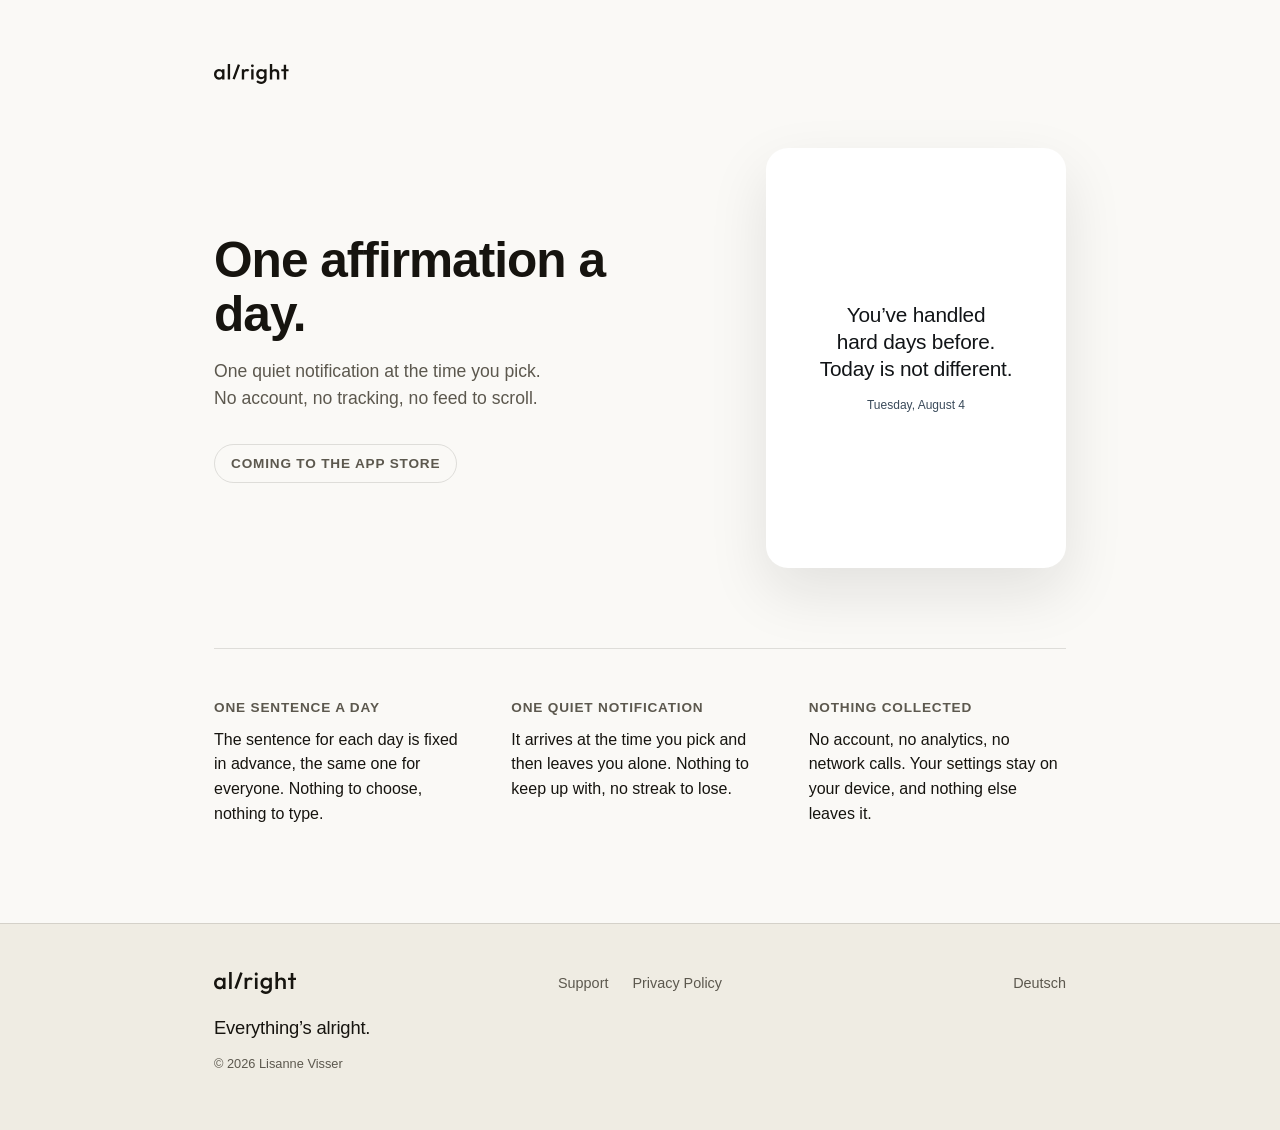
==== index.html @ 47b3b6a5 "Footer: Wortmarke, Tagline und Copyright, Links mittig "Everything's alright." wandert aus dem Textk" ====
<!doctype html>
<html lang="en">
<head>
<meta charset="utf-8">
<meta name="viewport" content="width=device-width, initial-scale=1">
<title>alright — one affirmation a day</title>
<meta name="description" content="alright shows you one affirmation a day: one quiet notification, no account, no tracking.">
<meta name="robots" content="noindex, nofollow">
<link rel="icon" type="image/svg+xml" href="favicon.svg">
<link rel="icon" type="image/png" sizes="32x32" href="favicon.png">
<link rel="icon" type="image/png" sizes="16x16" href="favicon-16x16.png">
<link rel="apple-touch-icon" sizes="180x180" href="apple-touch-icon.png">
<style>
  :root {
    color-scheme: light dark;
    --bg: #faf9f6;
    --ink: #16140f;
    --muted: #5c584e;
    --rule: rgba(22, 20, 15, 0.12);
    --footer-bg: #efece3;
    --card-bg: #ffffff;
    --card-ink: #111417;
    --card-muted: #3a4a5a;
    --card-shadow: 0 24px 60px rgba(22, 20, 15, 0.10);
  }
  @media (prefers-color-scheme: dark) {
    :root {
      --bg: #121109;
      --ink: #f6f4ee;
      --muted: #b3ae9e;
      --rule: rgba(246, 244, 238, 0.14);
      --footer-bg: #1b1810;
      --card-bg: #111417;
      --card-ink: #f5f5f0;
      --card-muted: #8fa0b0;
      --card-shadow: 0 24px 60px rgba(0, 0, 0, 0.45);
    }
  }
  * { box-sizing: border-box; }
  html, body { margin: 0; padding: 0; }
  body {
    background: var(--bg);
    color: var(--ink);
    font-family: -apple-system, BlinkMacSystemFont, "SF Pro Text", "Segoe UI", Roboto, Helvetica, Arial, sans-serif;
    line-height: 1.55;
    -webkit-font-smoothing: antialiased;
  }
  main {
    max-width: 900px;
    margin: 0 auto;
    padding: 4rem 1.5rem 6rem;
  }
  .top-row { margin: 0 0 4rem; }
  .wordmark { margin: 0; line-height: 0; }
  .wordmark .logo { display: block; height: 20px; width: auto; }

  .hero {
    display: grid;
    gap: 3rem;
    align-items: center;
  }
  @media (min-width: 720px) {
    .hero { grid-template-columns: 1fr 300px; gap: 4rem; }
  }
  h1 {
    font-size: clamp(2.1rem, 6vw, 3.1rem);
    line-height: 1.1;
    letter-spacing: -0.02em;
    font-weight: 600;
    margin: 0 0 1rem;
  }
  .lede {
    font-size: 1.1rem;
    color: var(--muted);
    margin: 0 0 2rem;
    max-width: 34ch;
  }
  .coming {
    display: inline-block;
    margin: 0;
    padding: 0.5rem 1rem;
    border: 1px solid var(--rule);
    border-radius: 999px;
    font-size: 0.85rem;
    letter-spacing: 0.06em;
    text-transform: uppercase;
    font-weight: 600;
    color: var(--muted);
  }

  .hero-shot { justify-self: center; width: 100%; max-width: 230px; }
  @media (min-width: 720px) {
    .hero-shot { justify-self: end; max-width: 300px; }
  }
  /* Die Tageskarte, gesetzt wie im App-Screen: Papier, ein Satz, Datumszeile */
  .card {
    aspect-ratio: 5 / 7;
    display: flex;
    flex-direction: column;
    align-items: center;
    justify-content: center;
    gap: 0.9rem;
    padding: 1.75rem;
    background: var(--card-bg);
    color: var(--card-ink);
    border-radius: 22px;
    box-shadow: var(--card-shadow);
    text-align: center;
  }
  .card-sentence {
    margin: 0;
    font-size: clamp(1.05rem, 4.4vw, 1.3rem);
    font-weight: 500;
    line-height: 1.3;
    letter-spacing: -0.01em;
    text-wrap: balance;
  }
  .card-date {
    margin: 0;
    font-size: 0.75rem;
    color: var(--card-muted);
  }

  .points {
    display: grid;
    gap: 2rem;
    margin: 5rem 0 0;
    padding-top: 3rem;
    border-top: 1px solid var(--rule);
  }
  @media (min-width: 720px) { .points { grid-template-columns: repeat(3, 1fr); gap: 2.5rem; } }
  .points h2 {
    font-size: 0.85rem;
    text-transform: uppercase;
    letter-spacing: 0.06em;
    color: var(--muted);
    font-weight: 600;
    margin: 0 0 0.6rem;
  }
  .points p { margin: 0; }

  a { color: var(--ink); text-decoration-color: var(--rule); text-underline-offset: 2px; }
  a:hover { text-decoration-color: currentColor; }

  /* Footer als eigenes Band: abgesetzte Fläche, eigene Kante, ruhigere Farbe */
  .site-footer {
    background: var(--footer-bg);
    border-top: 1px solid var(--rule);
    color: var(--muted);
    font-size: 0.9rem;
  }
  .footer-inner {
    max-width: 900px;
    margin: 0 auto;
    padding: 3rem 1.5rem 3.5rem;
    display: grid;
    gap: 2rem;
  }
  /* Marke links, Support und Privacy mittig, Sprache rechts */
  @media (min-width: 720px) {
    .footer-inner {
      grid-template-columns: 1fr auto 1fr;
      align-items: start;
    }
    .footer-links { justify-self: center; }
    .footer-lang { justify-self: end; }
  }
  .footer-mark { margin: 0 0 1.25rem; line-height: 0; color: var(--ink); }
  .footer-mark .logo { display: block; height: 22px; width: auto; }
  .footer-tagline {
    margin: 0 0 0.75rem;
    font-size: 1.15rem;
    letter-spacing: -0.01em;
    color: var(--ink);
  }
  .footer-copy { margin: 0; font-size: 0.8rem; }
  .footer-links, .footer-lang {
    display: flex;
    flex-wrap: wrap;
    gap: 1.5rem;
  }
  .site-footer a {
    color: var(--muted);
    text-decoration: none;
    border-bottom: 1px solid transparent;
    padding-bottom: 2px;
  }
  .site-footer a:hover { color: var(--ink); border-color: currentColor; }
</style>
</head>
<body>
<main>
  <div class="top-row">
    <p class="wordmark">
      <svg class="logo" viewBox="0 0 765 205" fill="currentColor" role="img" aria-label="alright" xmlns="http://www.w3.org/2000/svg">
      <path d="M50.82 160.6C41.2867 160.6 32.6333 158.18 24.86 153.34C17.2333 148.5 11.1467 141.973 6.6 133.76C2.2 125.4 0 116.087 0 105.82C0 95.4068 2.2 86.0934 6.6 77.8801C11.1467 69.5201 17.2333 62.9201 24.86 58.0801C32.6333 53.0934 41.2867 50.6001 50.82 50.6001C58.8867 50.6001 66 52.3601 72.16 55.8801C78.4667 59.2534 83.4533 63.9468 87.12 69.9601C90.7867 75.9734 92.62 82.7934 92.62 90.4201V120.78C92.62 128.407 90.7867 135.227 87.12 141.24C83.6 147.253 78.6867 152.02 72.38 155.54C66.0733 158.913 58.8867 160.6 50.82 160.6ZM54.78 137.72C63.7267 137.72 70.9133 134.713 76.34 128.7C81.9133 122.687 84.7 114.987 84.7 105.6C84.7 99.2934 83.4533 93.7201 80.96 88.8801C78.4667 84.0401 74.9467 80.3001 70.4 77.6601C66 74.8734 60.7933 73.4801 54.78 73.4801C48.9133 73.4801 43.7067 74.8734 39.16 77.6601C34.76 80.3001 31.24 84.0401 28.6 88.8801C26.1067 93.7201 24.86 99.2934 24.86 105.6C24.86 111.907 26.1067 117.48 28.6 122.32C31.24 127.16 34.76 130.973 39.16 133.76C43.7067 136.4 48.9133 137.72 54.78 137.72ZM83.16 158.4V130.02L87.34 104.28L83.16 78.7601V52.8001H107.36V158.4H83.16Z"/>
      <path d="M140.817 158.4V9.34601e-05H165.017V79.2001V158.4H140.817Z"/>
      <path d="M285.072 158.4V52.8001H309.272V158.4H285.072ZM309.272 99.6601L300.912 95.4801C300.912 82.1334 303.845 71.3534 309.712 63.1401C315.725 54.7801 324.745 50.6001 336.772 50.6001C342.052 50.6001 346.819 51.5534 351.072 53.4601C355.325 55.3668 359.285 58.4468 362.952 62.7001L347.112 78.9801C345.205 76.9268 343.079 75.4601 340.732 74.5801C338.385 73.7001 335.672 73.2601 332.592 73.2601C325.845 73.2601 320.272 75.3868 315.872 79.6401C311.472 83.8934 309.272 90.5668 309.272 99.6601Z"/>
      <path d="M381.482 158.4V52.8001H405.682V158.4H381.482ZM393.582 33.4401C389.475 33.4401 386.028 32.0468 383.242 29.2601C380.602 26.4734 379.282 23.0268 379.282 18.9201C379.282 14.8134 380.602 11.3668 383.242 8.58009C386.028 5.79342 389.475 4.40009 393.582 4.40009C397.835 4.40009 401.282 5.79342 403.922 8.58009C406.562 11.3668 407.882 14.8134 407.882 18.9201C407.882 23.0268 406.562 26.4734 403.922 29.2601C401.282 32.0468 397.835 33.4401 393.582 33.4401Z"/>
      <path d="M483.424 204.6C472.278 204.6 462.524 202.547 454.164 198.44C445.804 194.48 439.058 188.833 433.924 181.5L449.764 165.66C454.018 170.94 458.858 174.9 464.284 177.54C469.711 180.18 476.238 181.5 483.864 181.5C493.398 181.5 500.951 179.007 506.524 174.02C512.098 169.18 514.884 162.507 514.884 154V128.04L519.064 104.72L514.884 81.1801V52.8001H539.084V154C539.084 164.12 536.738 172.92 532.044 180.4C527.351 188.027 520.824 193.967 512.464 198.22C504.104 202.473 494.424 204.6 483.424 204.6ZM482.324 156.2C472.938 156.2 464.431 153.927 456.804 149.38C449.324 144.687 443.384 138.307 438.984 130.24C434.731 122.173 432.604 113.153 432.604 103.18C432.604 93.2068 434.731 84.2601 438.984 76.3401C443.384 68.4201 449.324 62.1868 456.804 57.6401C464.431 52.9468 472.938 50.6001 482.324 50.6001C490.684 50.6001 498.018 52.2868 504.324 55.6601C510.631 59.0334 515.544 63.7268 519.064 69.7401C522.584 75.6068 524.344 82.5001 524.344 90.4201V116.38C524.344 124.153 522.511 131.047 518.844 137.06C515.324 143.073 510.411 147.767 504.104 151.14C497.798 154.513 490.538 156.2 482.324 156.2ZM487.164 133.32C493.031 133.32 498.164 132.073 502.564 129.58C506.964 127.087 510.338 123.64 512.684 119.24C515.178 114.693 516.424 109.413 516.424 103.4C516.424 97.3868 515.178 92.1801 512.684 87.7801C510.338 83.2334 506.964 79.7134 502.564 77.2201C498.164 74.7268 493.031 73.4801 487.164 73.4801C481.298 73.4801 476.091 74.7268 471.544 77.2201C467.144 79.7134 463.698 83.2334 461.204 87.7801C458.711 92.1801 457.464 97.3868 457.464 103.4C457.464 109.267 458.711 114.473 461.204 119.02C463.698 123.567 467.144 127.087 471.544 129.58C476.091 132.073 481.298 133.32 487.164 133.32Z"/>
      <path d="M644.947 158.4V97.4601C644.947 90.4201 642.674 84.6268 638.127 80.0801C633.727 75.5334 628.007 73.2601 620.967 73.2601C616.274 73.2601 612.094 74.2868 608.427 76.3401C604.761 78.3934 601.901 81.2534 599.847 84.9201C597.794 88.5868 596.767 92.7668 596.767 97.4601L587.307 92.1801C587.307 84.1134 589.067 77.0001 592.587 70.8401C596.107 64.5334 600.947 59.6201 607.107 56.1001C613.414 52.4334 620.454 50.6001 628.227 50.6001C636.147 50.6001 643.187 52.3601 649.347 55.8801C655.507 59.4001 660.347 64.3134 663.867 70.6201C667.387 76.7801 669.147 83.9668 669.147 92.1801V158.4H644.947ZM572.567 158.4V9.34601e-05H596.767V158.4H572.567Z"/>
      <path d="M715.11 158.4V8.8001H739.31V158.4H715.11ZM689.81 74.8001V52.8001H764.61V74.8001H689.81Z"/>
      <path d="M189.835 150.109L244.252 1.34982L266.98 9.66362L239.771 84.0432L212.562 158.423L189.835 150.109Z"/>
      </svg>
    </p>
  </div>

  <section class="hero">
    <div class="hero-copy">
      <h1>One affirmation a day.</h1>
      <p class="lede">One quiet notification at the time you pick. No account, no tracking, no feed to scroll.</p>
      <p class="coming">Coming to the App Store</p>
    </div>
    <div class="hero-shot">
      <div class="card" role="img" aria-label="The alright app showing the affirmation of the day: You have handled hard days before. Today is not different.">
        <p class="card-sentence">You&#8217;ve handled hard days before. Today is not different.</p>
        <p class="card-date">Tuesday, August 4</p>
      </div>
    </div>
  </section>

  <section class="points">
    <div>
      <h2>One sentence a day</h2>
      <p>The sentence for each day is fixed in advance, the same one for everyone. Nothing to choose, nothing to type.</p>
    </div>
    <div>
      <h2>One quiet notification</h2>
      <p>It arrives at the time you pick and then leaves you alone. Nothing to keep up with, no streak to lose.</p>
    </div>
    <div>
      <h2>Nothing collected</h2>
      <p>No account, no analytics, no network calls. Your settings stay on your device, and nothing else leaves it.</p>
    </div>
  </section>

</main>

<footer class="site-footer">
  <div class="footer-inner">
    <div class="footer-brand">
      <p class="footer-mark">
        <svg class="logo" viewBox="0 0 765 205" fill="currentColor" role="img" aria-label="alright" xmlns="http://www.w3.org/2000/svg">
      <path d="M50.82 160.6C41.2867 160.6 32.6333 158.18 24.86 153.34C17.2333 148.5 11.1467 141.973 6.6 133.76C2.2 125.4 0 116.087 0 105.82C0 95.4068 2.2 86.0934 6.6 77.8801C11.1467 69.5201 17.2333 62.9201 24.86 58.0801C32.6333 53.0934 41.2867 50.6001 50.82 50.6001C58.8867 50.6001 66 52.3601 72.16 55.8801C78.4667 59.2534 83.4533 63.9468 87.12 69.9601C90.7867 75.9734 92.62 82.7934 92.62 90.4201V120.78C92.62 128.407 90.7867 135.227 87.12 141.24C83.6 147.253 78.6867 152.02 72.38 155.54C66.0733 158.913 58.8867 160.6 50.82 160.6ZM54.78 137.72C63.7267 137.72 70.9133 134.713 76.34 128.7C81.9133 122.687 84.7 114.987 84.7 105.6C84.7 99.2934 83.4533 93.7201 80.96 88.8801C78.4667 84.0401 74.9467 80.3001 70.4 77.6601C66 74.8734 60.7933 73.4801 54.78 73.4801C48.9133 73.4801 43.7067 74.8734 39.16 77.6601C34.76 80.3001 31.24 84.0401 28.6 88.8801C26.1067 93.7201 24.86 99.2934 24.86 105.6C24.86 111.907 26.1067 117.48 28.6 122.32C31.24 127.16 34.76 130.973 39.16 133.76C43.7067 136.4 48.9133 137.72 54.78 137.72ZM83.16 158.4V130.02L87.34 104.28L83.16 78.7601V52.8001H107.36V158.4H83.16Z"/>
      <path d="M140.817 158.4V9.34601e-05H165.017V79.2001V158.4H140.817Z"/>
      <path d="M285.072 158.4V52.8001H309.272V158.4H285.072ZM309.272 99.6601L300.912 95.4801C300.912 82.1334 303.845 71.3534 309.712 63.1401C315.725 54.7801 324.745 50.6001 336.772 50.6001C342.052 50.6001 346.819 51.5534 351.072 53.4601C355.325 55.3668 359.285 58.4468 362.952 62.7001L347.112 78.9801C345.205 76.9268 343.079 75.4601 340.732 74.5801C338.385 73.7001 335.672 73.2601 332.592 73.2601C325.845 73.2601 320.272 75.3868 315.872 79.6401C311.472 83.8934 309.272 90.5668 309.272 99.6601Z"/>
      <path d="M381.482 158.4V52.8001H405.682V158.4H381.482ZM393.582 33.4401C389.475 33.4401 386.028 32.0468 383.242 29.2601C380.602 26.4734 379.282 23.0268 379.282 18.9201C379.282 14.8134 380.602 11.3668 383.242 8.58009C386.028 5.79342 389.475 4.40009 393.582 4.40009C397.835 4.40009 401.282 5.79342 403.922 8.58009C406.562 11.3668 407.882 14.8134 407.882 18.9201C407.882 23.0268 406.562 26.4734 403.922 29.2601C401.282 32.0468 397.835 33.4401 393.582 33.4401Z"/>
      <path d="M483.424 204.6C472.278 204.6 462.524 202.547 454.164 198.44C445.804 194.48 439.058 188.833 433.924 181.5L449.764 165.66C454.018 170.94 458.858 174.9 464.284 177.54C469.711 180.18 476.238 181.5 483.864 181.5C493.398 181.5 500.951 179.007 506.524 174.02C512.098 169.18 514.884 162.507 514.884 154V128.04L519.064 104.72L514.884 81.1801V52.8001H539.084V154C539.084 164.12 536.738 172.92 532.044 180.4C527.351 188.027 520.824 193.967 512.464 198.22C504.104 202.473 494.424 204.6 483.424 204.6ZM482.324 156.2C472.938 156.2 464.431 153.927 456.804 149.38C449.324 144.687 443.384 138.307 438.984 130.24C434.731 122.173 432.604 113.153 432.604 103.18C432.604 93.2068 434.731 84.2601 438.984 76.3401C443.384 68.4201 449.324 62.1868 456.804 57.6401C464.431 52.9468 472.938 50.6001 482.324 50.6001C490.684 50.6001 498.018 52.2868 504.324 55.6601C510.631 59.0334 515.544 63.7268 519.064 69.7401C522.584 75.6068 524.344 82.5001 524.344 90.4201V116.38C524.344 124.153 522.511 131.047 518.844 137.06C515.324 143.073 510.411 147.767 504.104 151.14C497.798 154.513 490.538 156.2 482.324 156.2ZM487.164 133.32C493.031 133.32 498.164 132.073 502.564 129.58C506.964 127.087 510.338 123.64 512.684 119.24C515.178 114.693 516.424 109.413 516.424 103.4C516.424 97.3868 515.178 92.1801 512.684 87.7801C510.338 83.2334 506.964 79.7134 502.564 77.2201C498.164 74.7268 493.031 73.4801 487.164 73.4801C481.298 73.4801 476.091 74.7268 471.544 77.2201C467.144 79.7134 463.698 83.2334 461.204 87.7801C458.711 92.1801 457.464 97.3868 457.464 103.4C457.464 109.267 458.711 114.473 461.204 119.02C463.698 123.567 467.144 127.087 471.544 129.58C476.091 132.073 481.298 133.32 487.164 133.32Z"/>
      <path d="M644.947 158.4V97.4601C644.947 90.4201 642.674 84.6268 638.127 80.0801C633.727 75.5334 628.007 73.2601 620.967 73.2601C616.274 73.2601 612.094 74.2868 608.427 76.3401C604.761 78.3934 601.901 81.2534 599.847 84.9201C597.794 88.5868 596.767 92.7668 596.767 97.4601L587.307 92.1801C587.307 84.1134 589.067 77.0001 592.587 70.8401C596.107 64.5334 600.947 59.6201 607.107 56.1001C613.414 52.4334 620.454 50.6001 628.227 50.6001C636.147 50.6001 643.187 52.3601 649.347 55.8801C655.507 59.4001 660.347 64.3134 663.867 70.6201C667.387 76.7801 669.147 83.9668 669.147 92.1801V158.4H644.947ZM572.567 158.4V9.34601e-05H596.767V158.4H572.567Z"/>
      <path d="M715.11 158.4V8.8001H739.31V158.4H715.11ZM689.81 74.8001V52.8001H764.61V74.8001H689.81Z"/>
      <path d="M189.835 150.109L244.252 1.34982L266.98 9.66362L239.771 84.0432L212.562 158.423L189.835 150.109Z"/>
      </svg>
      </p>
      <p class="footer-tagline">Everything&#8217;s alright.</p>
      <p class="footer-copy">© 2026 Lisanne Visser</p>
    </div>
    <nav class="footer-links">
      <a href="support/">Support</a>
      <a href="privacy/">Privacy Policy</a>
    </nav>
    <nav class="footer-lang">
      <a href="de/">Deutsch</a>
    </nav>
  </div>
</footer>
</body>
</html>
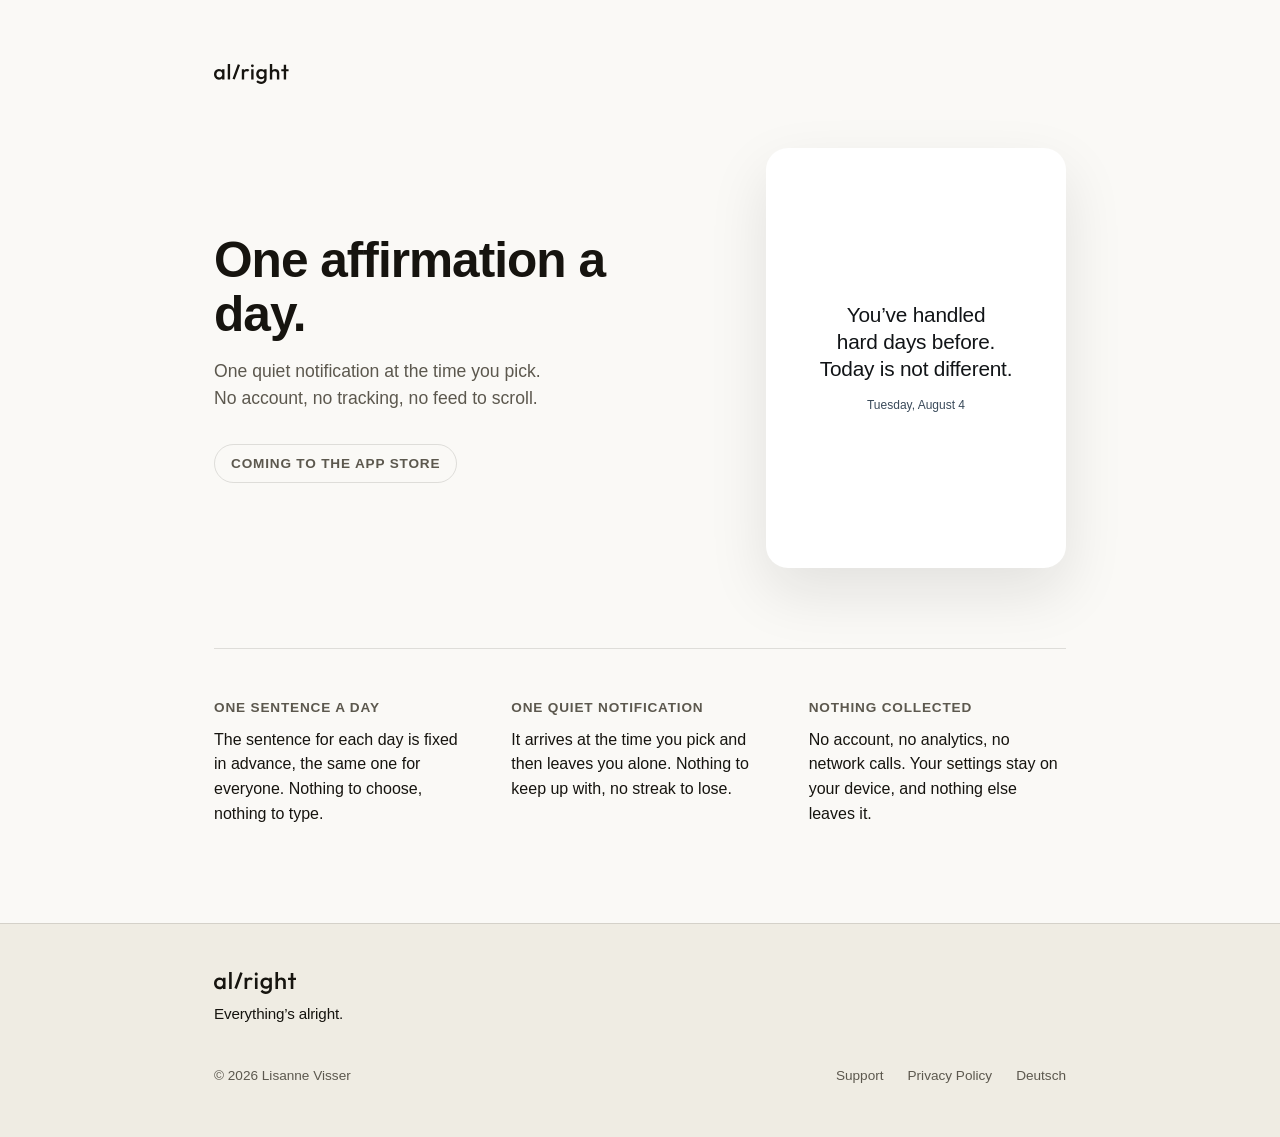
==== commit 3f983997: "Footer neu sortieren: Marke oben, Copyright und Links in einer Zeile Tagline kleiner und direkt unte" ====
--- a/index.html
+++ b/index.html
@@ -152,29 +152,28 @@
   .footer-inner {
     max-width: 900px;
     margin: 0 auto;
-    padding: 3rem 1.5rem 3.5rem;
-    display: grid;
-    gap: 2rem;
-  }
-  /* Marke links, Support und Privacy mittig, Sprache rechts */
-  @media (min-width: 720px) {
-    .footer-inner {
-      grid-template-columns: 1fr auto 1fr;
-      align-items: start;
-    }
-    .footer-links { justify-self: center; }
-    .footer-lang { justify-self: end; }
-  }
-  .footer-mark { margin: 0 0 1.25rem; line-height: 0; color: var(--ink); }
+    padding: 3rem 1.5rem 3rem;
+  }
+  .footer-mark { margin: 0 0 0.5rem; line-height: 0; color: var(--ink); }
   .footer-mark .logo { display: block; height: 22px; width: auto; }
   .footer-tagline {
-    margin: 0 0 0.75rem;
-    font-size: 1.15rem;
+    margin: 0;
+    font-size: 0.95rem;
     letter-spacing: -0.01em;
     color: var(--ink);
   }
-  .footer-copy { margin: 0; font-size: 0.8rem; }
-  .footer-links, .footer-lang {
+  /* Copyright und alle Links in einer Zeile, unter der Marke */
+  .footer-bottom {
+    margin-top: 2.5rem;
+    display: flex;
+    flex-wrap: wrap;
+    gap: 0.75rem 1.5rem;
+    align-items: baseline;
+    justify-content: space-between;
+    font-size: 0.85rem;
+  }
+  .footer-copy { margin: 0; }
+  .footer-links {
     display: flex;
     flex-wrap: wrap;
     gap: 1.5rem;
@@ -238,9 +237,8 @@
 
 <footer class="site-footer">
   <div class="footer-inner">
-    <div class="footer-brand">
-      <p class="footer-mark">
-        <svg class="logo" viewBox="0 0 765 205" fill="currentColor" role="img" aria-label="alright" xmlns="http://www.w3.org/2000/svg">
+    <p class="footer-mark">
+      <svg class="logo" viewBox="0 0 765 205" fill="currentColor" role="img" aria-label="alright" xmlns="http://www.w3.org/2000/svg">
       <path d="M50.82 160.6C41.2867 160.6 32.6333 158.18 24.86 153.34C17.2333 148.5 11.1467 141.973 6.6 133.76C2.2 125.4 0 116.087 0 105.82C0 95.4068 2.2 86.0934 6.6 77.8801C11.1467 69.5201 17.2333 62.9201 24.86 58.0801C32.6333 53.0934 41.2867 50.6001 50.82 50.6001C58.8867 50.6001 66 52.3601 72.16 55.8801C78.4667 59.2534 83.4533 63.9468 87.12 69.9601C90.7867 75.9734 92.62 82.7934 92.62 90.4201V120.78C92.62 128.407 90.7867 135.227 87.12 141.24C83.6 147.253 78.6867 152.02 72.38 155.54C66.0733 158.913 58.8867 160.6 50.82 160.6ZM54.78 137.72C63.7267 137.72 70.9133 134.713 76.34 128.7C81.9133 122.687 84.7 114.987 84.7 105.6C84.7 99.2934 83.4533 93.7201 80.96 88.8801C78.4667 84.0401 74.9467 80.3001 70.4 77.6601C66 74.8734 60.7933 73.4801 54.78 73.4801C48.9133 73.4801 43.7067 74.8734 39.16 77.6601C34.76 80.3001 31.24 84.0401 28.6 88.8801C26.1067 93.7201 24.86 99.2934 24.86 105.6C24.86 111.907 26.1067 117.48 28.6 122.32C31.24 127.16 34.76 130.973 39.16 133.76C43.7067 136.4 48.9133 137.72 54.78 137.72ZM83.16 158.4V130.02L87.34 104.28L83.16 78.7601V52.8001H107.36V158.4H83.16Z"/>
       <path d="M140.817 158.4V9.34601e-05H165.017V79.2001V158.4H140.817Z"/>
       <path d="M285.072 158.4V52.8001H309.272V158.4H285.072ZM309.272 99.6601L300.912 95.4801C300.912 82.1334 303.845 71.3534 309.712 63.1401C315.725 54.7801 324.745 50.6001 336.772 50.6001C342.052 50.6001 346.819 51.5534 351.072 53.4601C355.325 55.3668 359.285 58.4468 362.952 62.7001L347.112 78.9801C345.205 76.9268 343.079 75.4601 340.732 74.5801C338.385 73.7001 335.672 73.2601 332.592 73.2601C325.845 73.2601 320.272 75.3868 315.872 79.6401C311.472 83.8934 309.272 90.5668 309.272 99.6601Z"/>
@@ -250,17 +248,16 @@
       <path d="M715.11 158.4V8.8001H739.31V158.4H715.11ZM689.81 74.8001V52.8001H764.61V74.8001H689.81Z"/>
       <path d="M189.835 150.109L244.252 1.34982L266.98 9.66362L239.771 84.0432L212.562 158.423L189.835 150.109Z"/>
       </svg>
-      </p>
-      <p class="footer-tagline">Everything&#8217;s alright.</p>
+    </p>
+    <p class="footer-tagline">Everything&#8217;s alright.</p>
+    <div class="footer-bottom">
       <p class="footer-copy">© 2026 Lisanne Visser</p>
-    </div>
-    <nav class="footer-links">
-      <a href="support/">Support</a>
-      <a href="privacy/">Privacy Policy</a>
-    </nav>
-    <nav class="footer-lang">
-      <a href="de/">Deutsch</a>
-    </nav>
+      <nav class="footer-links">
+        <a href="support/">Support</a>
+        <a href="privacy/">Privacy Policy</a>
+        <a href="de/">Deutsch</a>
+      </nav>
+    </div>
   </div>
 </footer>
 </body>
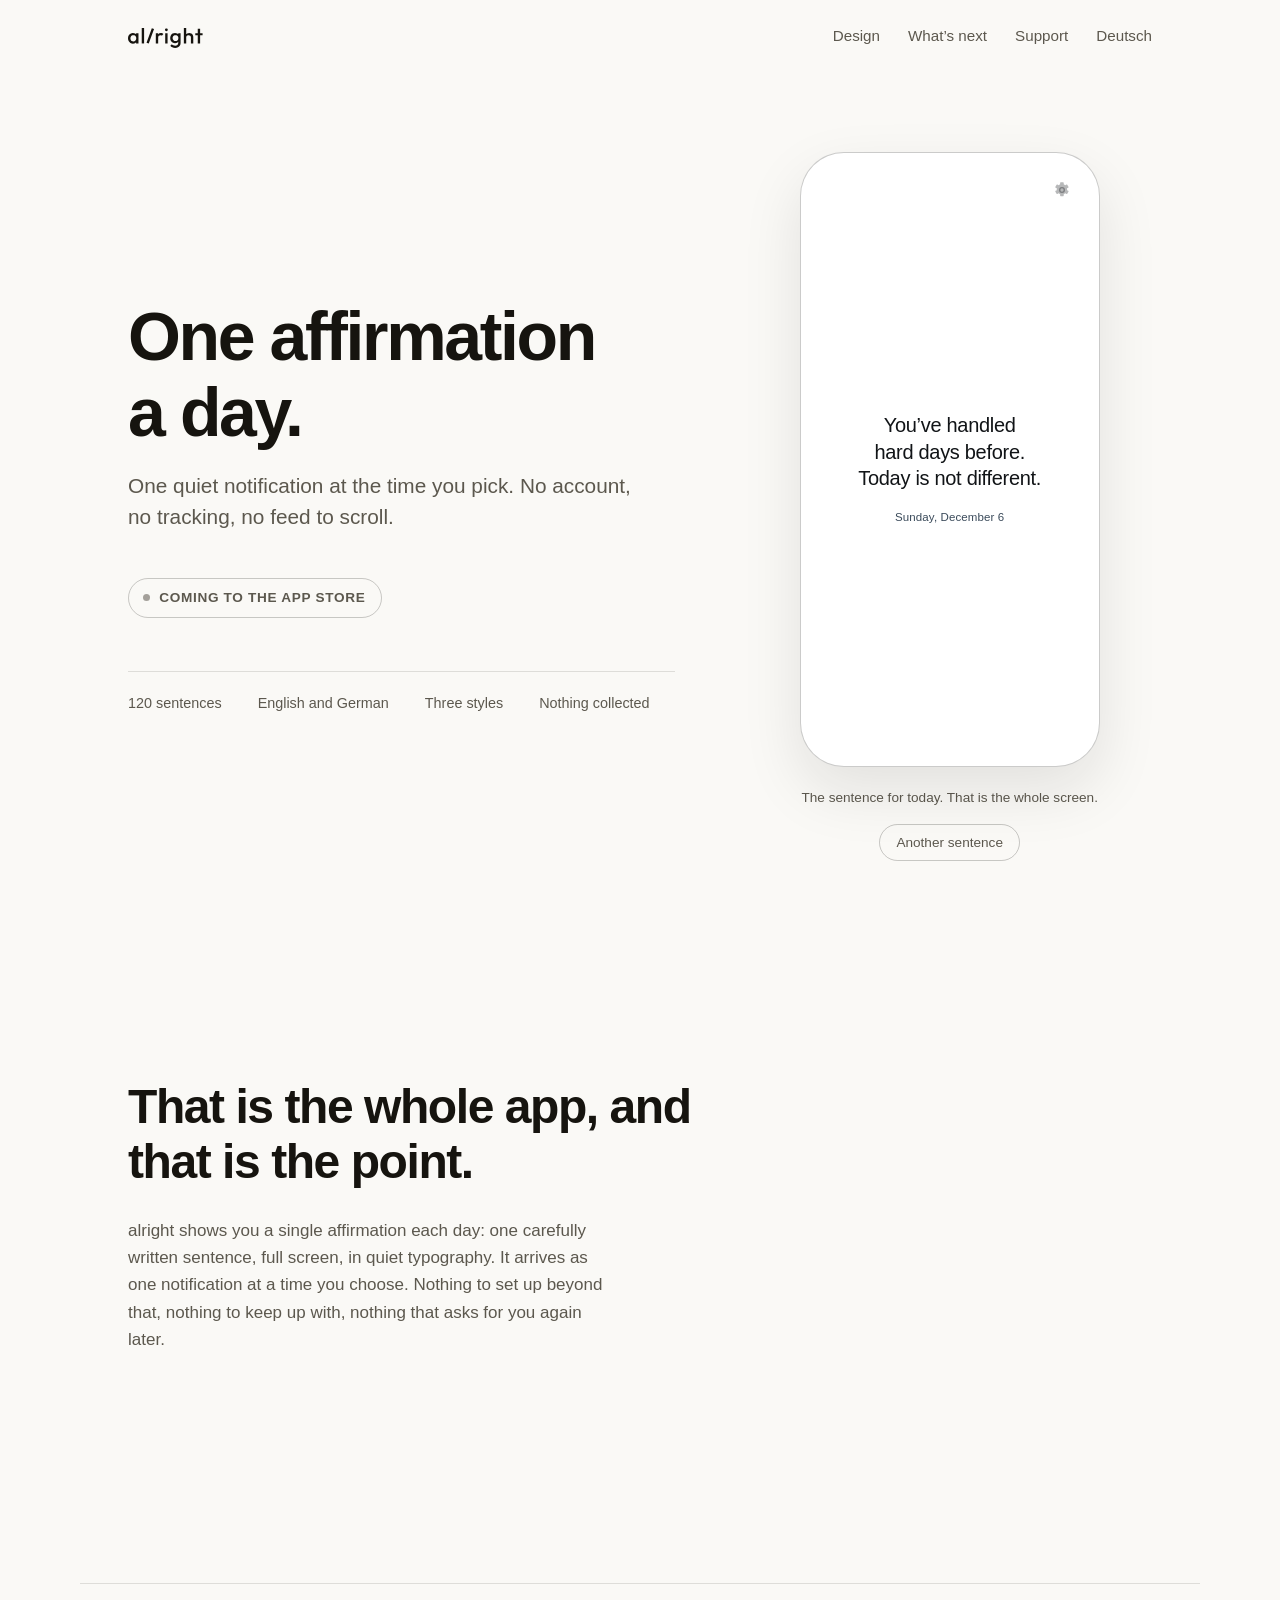
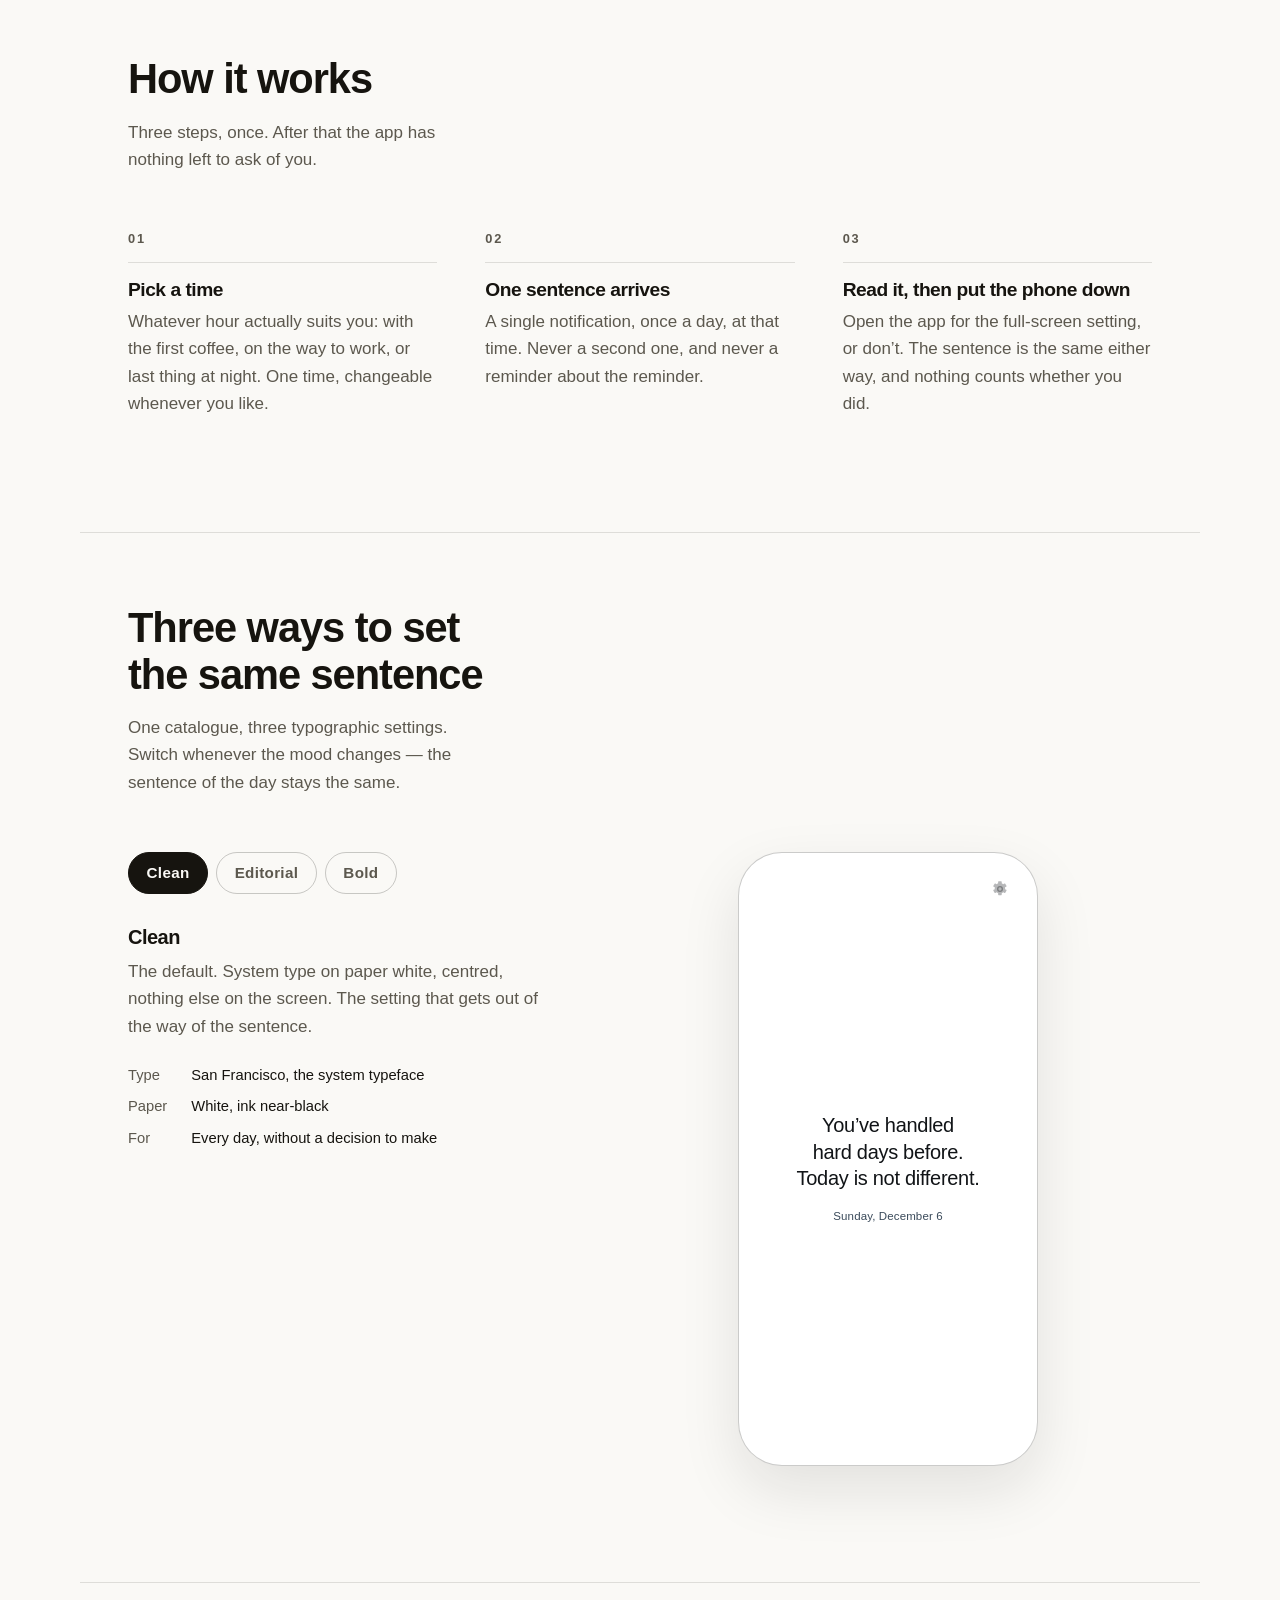
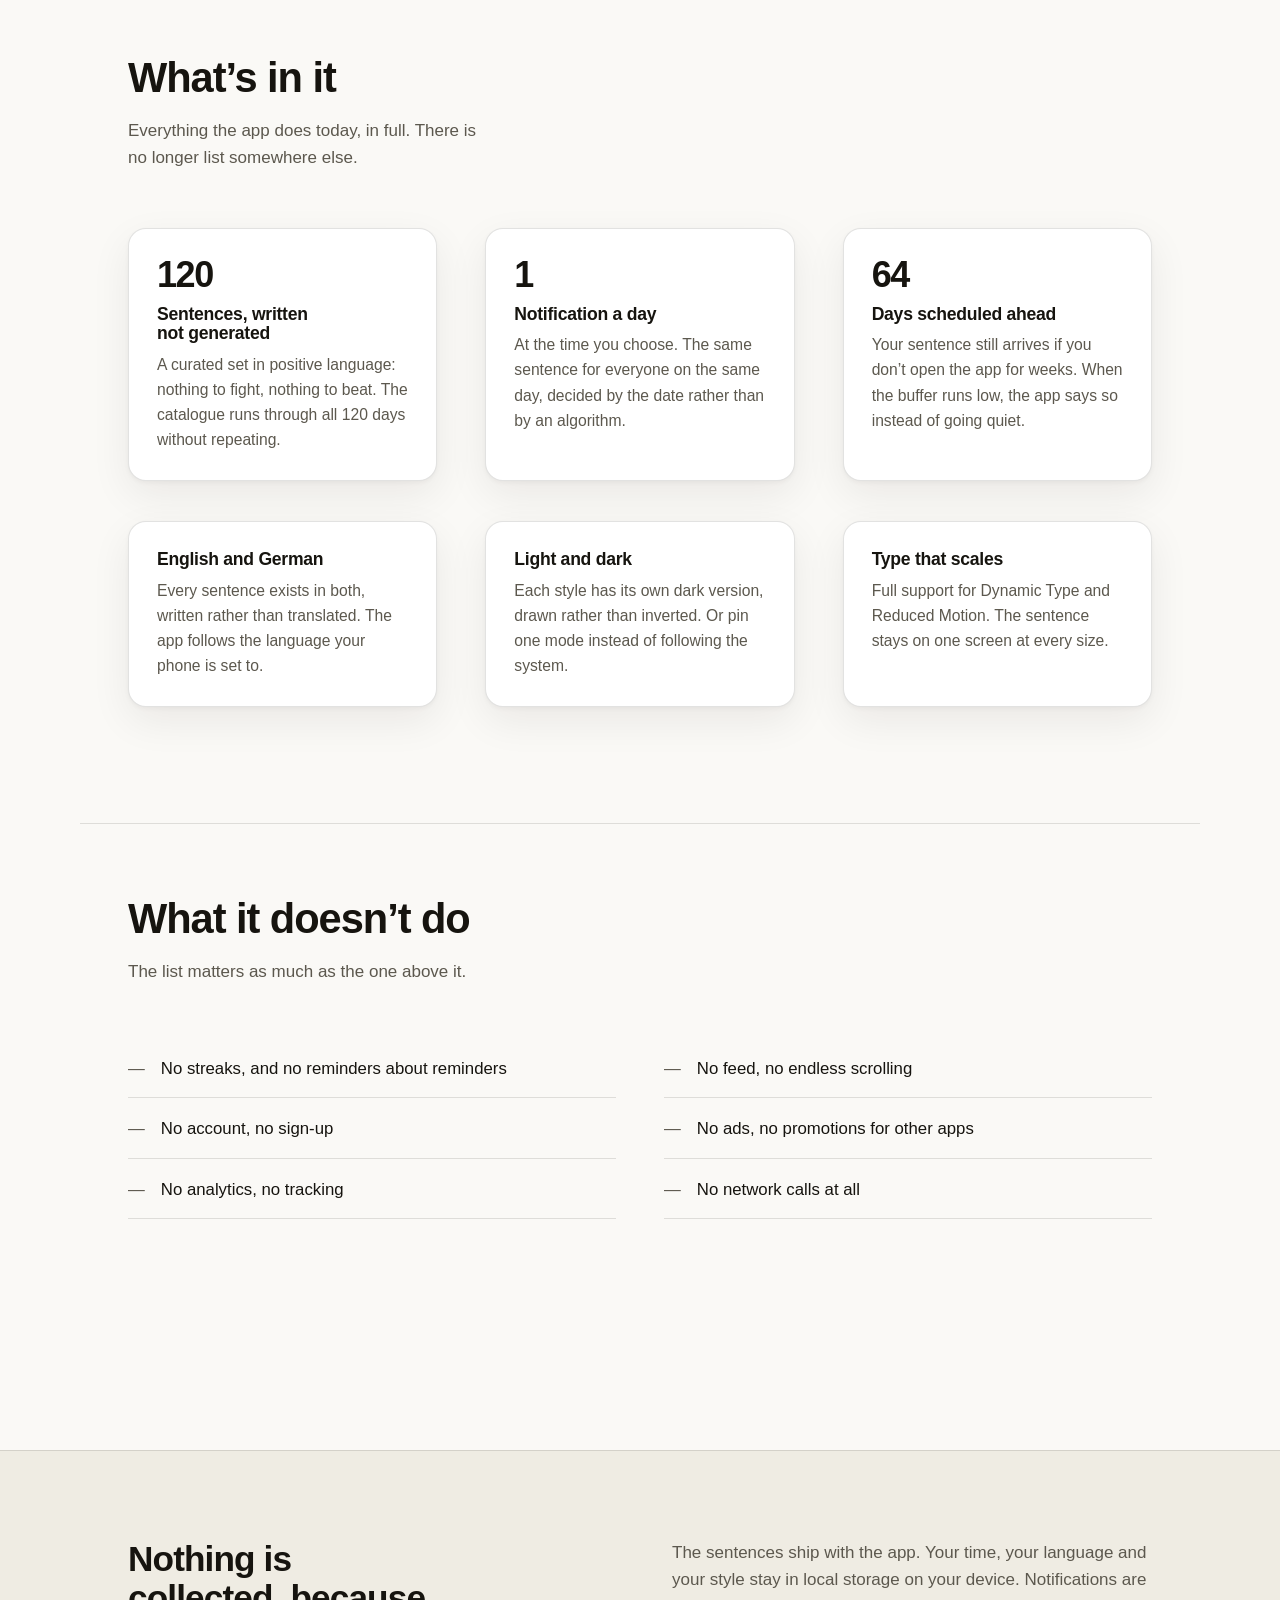
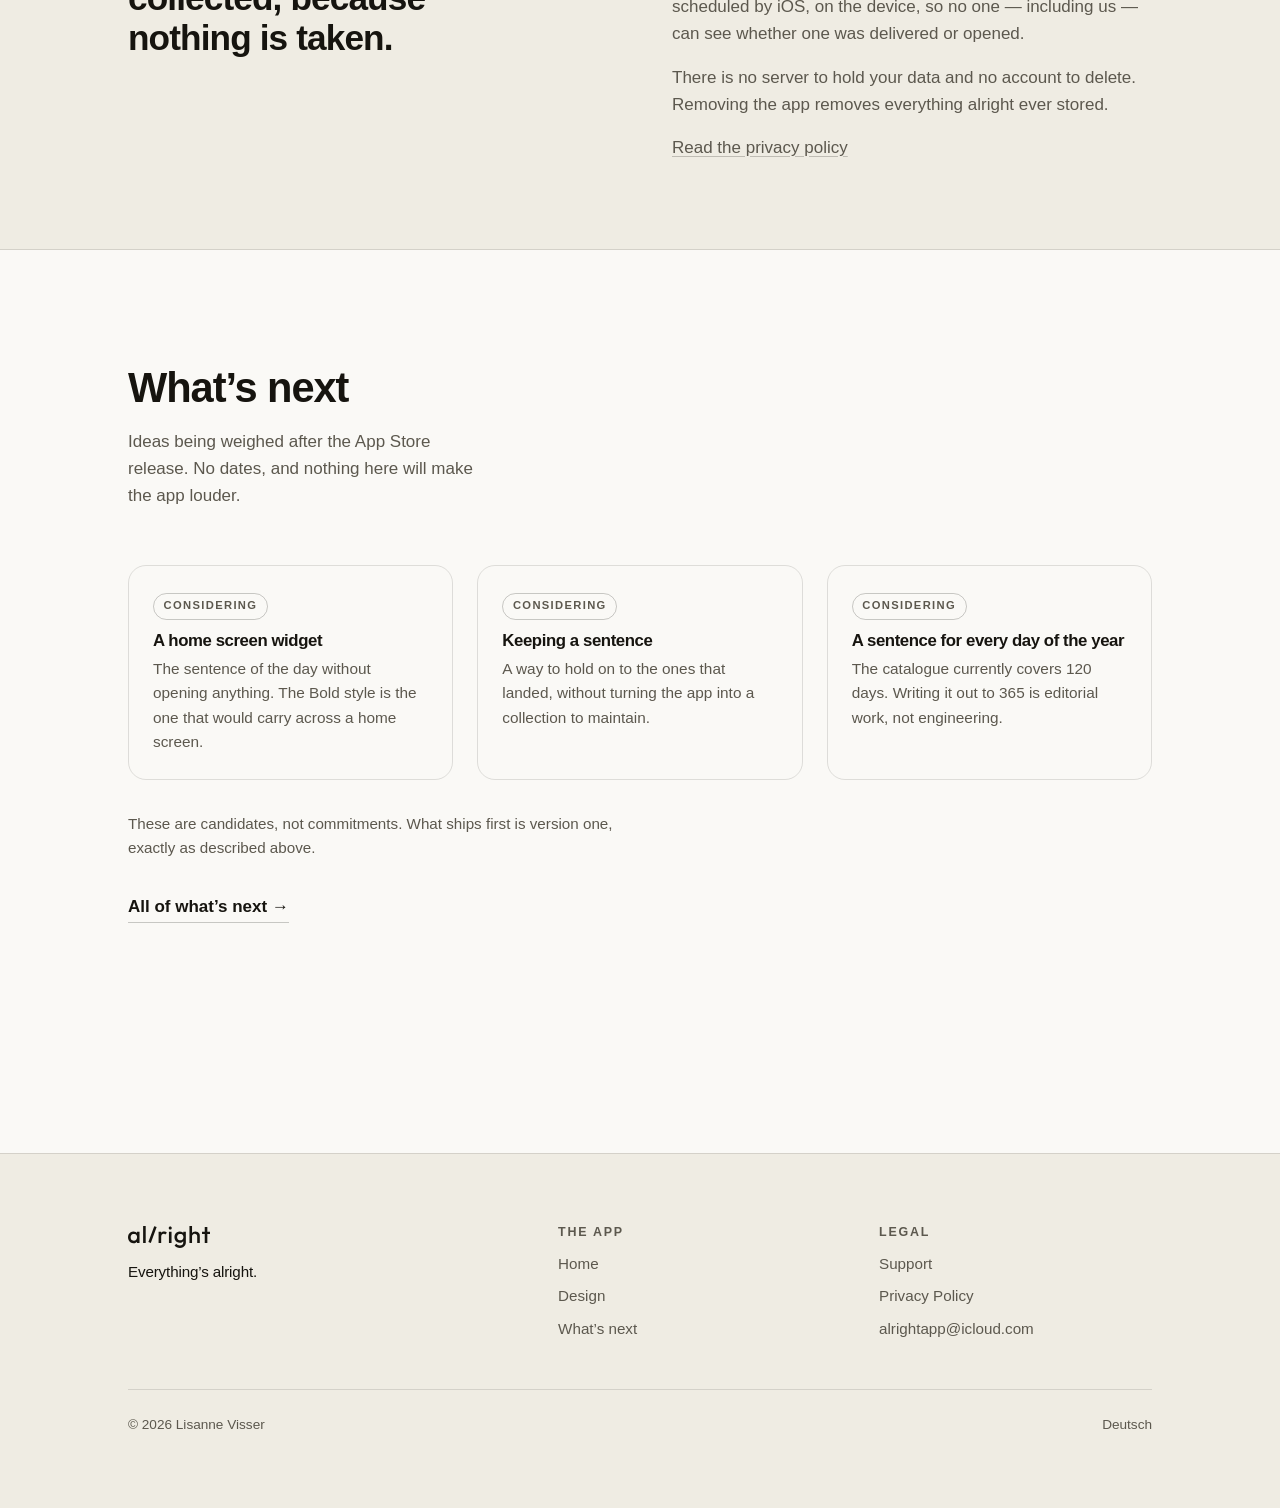
==== commit 0415cdf3: "Website überarbeitet: größere Startseite, zwei neue Seiten, gemeinsame Chrome Die Startseite war ein" ====
--- a/index.html
+++ b/index.html
@@ -4,193 +4,18 @@
 <meta charset="utf-8">
 <meta name="viewport" content="width=device-width, initial-scale=1">
 <title>alright — one affirmation a day</title>
-<meta name="description" content="alright shows you one affirmation a day: one quiet notification, no account, no tracking.">
+<meta name="description" content="alright shows you one affirmation a day: one quiet notification, no account, no tracking. Coming to the App Store.">
 <meta name="robots" content="noindex, nofollow">
+<link rel="stylesheet" href="assets/site.css">
 <link rel="icon" type="image/svg+xml" href="favicon.svg">
 <link rel="icon" type="image/png" sizes="32x32" href="favicon.png">
 <link rel="icon" type="image/png" sizes="16x16" href="favicon-16x16.png">
 <link rel="apple-touch-icon" sizes="180x180" href="apple-touch-icon.png">
-<style>
-  :root {
-    color-scheme: light dark;
-    --bg: #faf9f6;
-    --ink: #16140f;
-    --muted: #5c584e;
-    --rule: rgba(22, 20, 15, 0.12);
-    --footer-bg: #efece3;
-    --card-bg: #ffffff;
-    --card-ink: #111417;
-    --card-muted: #3a4a5a;
-    --card-shadow: 0 24px 60px rgba(22, 20, 15, 0.10);
-  }
-  @media (prefers-color-scheme: dark) {
-    :root {
-      --bg: #121109;
-      --ink: #f6f4ee;
-      --muted: #b3ae9e;
-      --rule: rgba(246, 244, 238, 0.14);
-      --footer-bg: #1b1810;
-      --card-bg: #111417;
-      --card-ink: #f5f5f0;
-      --card-muted: #8fa0b0;
-      --card-shadow: 0 24px 60px rgba(0, 0, 0, 0.45);
-    }
-  }
-  * { box-sizing: border-box; }
-  html, body { margin: 0; padding: 0; }
-  body {
-    background: var(--bg);
-    color: var(--ink);
-    font-family: -apple-system, BlinkMacSystemFont, "SF Pro Text", "Segoe UI", Roboto, Helvetica, Arial, sans-serif;
-    line-height: 1.55;
-    -webkit-font-smoothing: antialiased;
-  }
-  main {
-    max-width: 900px;
-    margin: 0 auto;
-    padding: 4rem 1.5rem 6rem;
-  }
-  .top-row { margin: 0 0 4rem; }
-  .wordmark { margin: 0; line-height: 0; }
-  .wordmark .logo { display: block; height: 20px; width: auto; }
-
-  .hero {
-    display: grid;
-    gap: 3rem;
-    align-items: center;
-  }
-  @media (min-width: 720px) {
-    .hero { grid-template-columns: 1fr 300px; gap: 4rem; }
-  }
-  h1 {
-    font-size: clamp(2.1rem, 6vw, 3.1rem);
-    line-height: 1.1;
-    letter-spacing: -0.02em;
-    font-weight: 600;
-    margin: 0 0 1rem;
-  }
-  .lede {
-    font-size: 1.1rem;
-    color: var(--muted);
-    margin: 0 0 2rem;
-    max-width: 34ch;
-  }
-  .coming {
-    display: inline-block;
-    margin: 0;
-    padding: 0.5rem 1rem;
-    border: 1px solid var(--rule);
-    border-radius: 999px;
-    font-size: 0.85rem;
-    letter-spacing: 0.06em;
-    text-transform: uppercase;
-    font-weight: 600;
-    color: var(--muted);
-  }
-
-  .hero-shot { justify-self: center; width: 100%; max-width: 230px; }
-  @media (min-width: 720px) {
-    .hero-shot { justify-self: end; max-width: 300px; }
-  }
-  /* Die Tageskarte, gesetzt wie im App-Screen: Papier, ein Satz, Datumszeile */
-  .card {
-    aspect-ratio: 5 / 7;
-    display: flex;
-    flex-direction: column;
-    align-items: center;
-    justify-content: center;
-    gap: 0.9rem;
-    padding: 1.75rem;
-    background: var(--card-bg);
-    color: var(--card-ink);
-    border-radius: 22px;
-    box-shadow: var(--card-shadow);
-    text-align: center;
-  }
-  .card-sentence {
-    margin: 0;
-    font-size: clamp(1.05rem, 4.4vw, 1.3rem);
-    font-weight: 500;
-    line-height: 1.3;
-    letter-spacing: -0.01em;
-    text-wrap: balance;
-  }
-  .card-date {
-    margin: 0;
-    font-size: 0.75rem;
-    color: var(--card-muted);
-  }
-
-  .points {
-    display: grid;
-    gap: 2rem;
-    margin: 5rem 0 0;
-    padding-top: 3rem;
-    border-top: 1px solid var(--rule);
-  }
-  @media (min-width: 720px) { .points { grid-template-columns: repeat(3, 1fr); gap: 2.5rem; } }
-  .points h2 {
-    font-size: 0.85rem;
-    text-transform: uppercase;
-    letter-spacing: 0.06em;
-    color: var(--muted);
-    font-weight: 600;
-    margin: 0 0 0.6rem;
-  }
-  .points p { margin: 0; }
-
-  a { color: var(--ink); text-decoration-color: var(--rule); text-underline-offset: 2px; }
-  a:hover { text-decoration-color: currentColor; }
-
-  /* Footer als eigenes Band: abgesetzte Fläche, eigene Kante, ruhigere Farbe */
-  .site-footer {
-    background: var(--footer-bg);
-    border-top: 1px solid var(--rule);
-    color: var(--muted);
-    font-size: 0.9rem;
-  }
-  .footer-inner {
-    max-width: 900px;
-    margin: 0 auto;
-    padding: 3rem 1.5rem 3rem;
-  }
-  .footer-mark { margin: 0 0 0.5rem; line-height: 0; color: var(--ink); }
-  .footer-mark .logo { display: block; height: 22px; width: auto; }
-  .footer-tagline {
-    margin: 0;
-    font-size: 0.95rem;
-    letter-spacing: -0.01em;
-    color: var(--ink);
-  }
-  /* Copyright und alle Links in einer Zeile, unter der Marke */
-  .footer-bottom {
-    margin-top: 2.5rem;
-    display: flex;
-    flex-wrap: wrap;
-    gap: 0.75rem 1.5rem;
-    align-items: baseline;
-    justify-content: space-between;
-    font-size: 0.85rem;
-  }
-  .footer-copy { margin: 0; }
-  .footer-links {
-    display: flex;
-    flex-wrap: wrap;
-    gap: 1.5rem;
-  }
-  .site-footer a {
-    color: var(--muted);
-    text-decoration: none;
-    border-bottom: 1px solid transparent;
-    padding-bottom: 2px;
-  }
-  .site-footer a:hover { color: var(--ink); border-color: currentColor; }
-</style>
 </head>
 <body>
-<main>
-  <div class="top-row">
-    <p class="wordmark">
+<header class="site-header">
+  <div class="wrap">
+    <a class="brand" href="./" aria-label="alright">
       <svg class="logo" viewBox="0 0 765 205" fill="currentColor" role="img" aria-label="alright" xmlns="http://www.w3.org/2000/svg">
       <path d="M50.82 160.6C41.2867 160.6 32.6333 158.18 24.86 153.34C17.2333 148.5 11.1467 141.973 6.6 133.76C2.2 125.4 0 116.087 0 105.82C0 95.4068 2.2 86.0934 6.6 77.8801C11.1467 69.5201 17.2333 62.9201 24.86 58.0801C32.6333 53.0934 41.2867 50.6001 50.82 50.6001C58.8867 50.6001 66 52.3601 72.16 55.8801C78.4667 59.2534 83.4533 63.9468 87.12 69.9601C90.7867 75.9734 92.62 82.7934 92.62 90.4201V120.78C92.62 128.407 90.7867 135.227 87.12 141.24C83.6 147.253 78.6867 152.02 72.38 155.54C66.0733 158.913 58.8867 160.6 50.82 160.6ZM54.78 137.72C63.7267 137.72 70.9133 134.713 76.34 128.7C81.9133 122.687 84.7 114.987 84.7 105.6C84.7 99.2934 83.4533 93.7201 80.96 88.8801C78.4667 84.0401 74.9467 80.3001 70.4 77.6601C66 74.8734 60.7933 73.4801 54.78 73.4801C48.9133 73.4801 43.7067 74.8734 39.16 77.6601C34.76 80.3001 31.24 84.0401 28.6 88.8801C26.1067 93.7201 24.86 99.2934 24.86 105.6C24.86 111.907 26.1067 117.48 28.6 122.32C31.24 127.16 34.76 130.973 39.16 133.76C43.7067 136.4 48.9133 137.72 54.78 137.72ZM83.16 158.4V130.02L87.34 104.28L83.16 78.7601V52.8001H107.36V158.4H83.16Z"/>
       <path d="M140.817 158.4V9.34601e-05H165.017V79.2001V158.4H140.817Z"/>
@@ -201,64 +26,324 @@
       <path d="M715.11 158.4V8.8001H739.31V158.4H715.11ZM689.81 74.8001V52.8001H764.61V74.8001H689.81Z"/>
       <path d="M189.835 150.109L244.252 1.34982L266.98 9.66362L239.771 84.0432L212.562 158.423L189.835 150.109Z"/>
       </svg>
-    </p>
-  </div>
-
-  <section class="hero">
-    <div class="hero-copy">
+    </a>
+    <nav class="site-nav" aria-label="Main">
+        <a href="design/">Design</a>
+        <a href="whats-next/">What&#8217;s next</a>
+        <a href="support/">Support</a>
+        <a class="nav-lang" href="de/">Deutsch</a>
+    </nav>
+  </div>
+</header>
+
+<main id="content">
+<section class="hero">
+  <div class="wrap hero-grid">
+    <div>
       <h1>One affirmation a day.</h1>
-      <p class="lede">One quiet notification at the time you pick. No account, no tracking, no feed to scroll.</p>
-      <p class="coming">Coming to the App Store</p>
-    </div>
-    <div class="hero-shot">
-      <div class="card" role="img" aria-label="The alright app showing the affirmation of the day: You have handled hard days before. Today is not different.">
-        <p class="card-sentence">You&#8217;ve handled hard days before. Today is not different.</p>
-        <p class="card-date">Tuesday, August 4</p>
-      </div>
-    </div>
-  </section>
-
-  <section class="points">
+      <p class="lede">One quiet notification at the time you pick. No account,
+        no tracking, no feed to scroll.</p>
+      <p class="status">Coming to the App Store</p>
+      <ul class="hero-facts">
+        <li>120 sentences</li>
+        <li>English and German</li>
+        <li>Three styles</li>
+        <li>Nothing collected</li>
+      </ul>
+    </div>
+    <div class="hero-shot" data-card data-nudge-label="Another sentence" data-sentences='["You\u2019ve handled hard days before. Today is not different.", "Your pace is allowed to be your own.", "You don\u2019t have to earn your rest.", "You can plan tomorrow tomorrow.", "You don\u2019t have to carry all of it today."]'>
+      <div class="device">
+      <div class="device-screen screen-clean">
+        <div class="screen-top"><svg class="gear" viewBox="0 0 24 24" aria-hidden="true"><path d="M12 8a4 4 0 100 8 4 4 0 000-8zm0 6.2A2.2 2.2 0 1112 9.8a2.2 2.2 0 010 4.4z"/><path d="M20.3 13.1l-1.6-.9a6.9 6.9 0 000-2.4l1.6-.9a.8.8 0 00.3-1.1l-1.6-2.8a.8.8 0 00-1.1-.3l-1.6.9a7 7 0 00-2-1.2V2.6a.8.8 0 00-.8-.8h-3.2a.8.8 0 00-.8.8v1.8a7 7 0 00-2 1.2l-1.6-.9a.8.8 0 00-1.1.3L3.2 7.8a.8.8 0 00.3 1.1l1.6.9a6.9 6.9 0 000 2.4l-1.6.9a.8.8 0 00-.3 1.1l1.6 2.8a.8.8 0 001.1.3l1.6-.9a7 7 0 002 1.2v1.8c0 .4.4.8.8.8h3.2c.4 0 .8-.4.8-.8v-1.8a7 7 0 002-1.2l1.6.9a.8.8 0 001.1-.3l1.6-2.8a.8.8 0 00-.3-1.1z" opacity=".55"/></svg></div>
+        <div class="screen-body">
+          <p class="screen-sentence" data-card-sentence>You&#8217;ve handled hard days before. Today is not different.</p>
+          <p class="screen-date" data-today>Wednesday, August 5</p>
+        </div>
+      </div>
+    </div>
+      <p class="device-caption">The sentence for today. That is the whole screen.</p>
+    </div>
+  </div>
+</section>
+
+<section class="statement">
+  <div class="wrap">
+    <blockquote>That is the whole app, and that is the point.</blockquote>
+    <p class="attribution">alright shows you a single affirmation each day: one
+      carefully written sentence, full screen, in quiet typography. It arrives as
+      one notification at a time you choose. Nothing to set up beyond that,
+      nothing to keep up with, nothing that asks for you again later.</p>
+  </div>
+</section>
+
+<section class="section">
+  <div class="wrap rule-top">
+    <div class="section-head">
+      <h2>How it works</h2>
+      <p>Three steps, once. After that the app has nothing left to ask of you.</p>
+    </div>
+    <div class="steps">
+      <div class="step">
+        <h3>Pick a time</h3>
+        <p>Whatever hour actually suits you: with the first coffee, on the way
+          to work, or last thing at night. One time, changeable whenever you
+          like.</p>
+      </div>
+      <div class="step">
+        <h3>One sentence arrives</h3>
+        <p>A single notification, once a day, at that time. Never a second one,
+          and never a reminder about the reminder.</p>
+      </div>
+      <div class="step">
+        <h3>Read it, then put the phone down</h3>
+        <p>Open the app for the full-screen setting, or don&#8217;t. The sentence
+          is the same either way, and nothing counts whether you did.</p>
+      </div>
+    </div>
+  </div>
+</section>
+
+<section class="section">
+  <div class="wrap rule-top">
+    <div class="section-head">
+      <h2>Three ways to set the same sentence</h2>
+      <p>One catalogue, three typographic settings. Switch whenever the mood
+        changes &mdash; the sentence of the day stays the same.</p>
+    </div>
+    <div class="styles-layout">
+      <div>
+        <div class="style-tabs" role="tablist" aria-label="Design styles" data-style-tabs>
+          <button class="style-tab" type="button" role="tab" id="tab-clean"
+            aria-controls="panel-clean" data-screen="screen-clean" aria-selected="true">Clean</button>
+          <button class="style-tab" type="button" role="tab" id="tab-editorial"
+            aria-controls="panel-editorial" data-screen="screen-editorial" aria-selected="false">Editorial</button>
+          <button class="style-tab" type="button" role="tab" id="tab-bold"
+            aria-controls="panel-bold" data-screen="screen-bold" aria-selected="false">Bold</button>
+        </div>
+
+        <div class="style-panel" id="panel-clean" role="tabpanel" aria-labelledby="tab-clean">
+          <h3>Clean</h3>
+          <p>The default. System type on paper white, centred, nothing else on
+            the screen. The setting that gets out of the way of the sentence.</p>
+          <dl>
+            <dt>Type</dt><dd>San Francisco, the system typeface</dd>
+            <dt>Paper</dt><dd>White, ink near-black</dd>
+            <dt>For</dt><dd>Every day, without a decision to make</dd>
+          </dl>
+        </div>
+
+        <div class="style-panel" id="panel-editorial" role="tabpanel" aria-labelledby="tab-editorial">
+          <h3>Editorial</h3>
+          <p>A serif on ivory with a raised initial in ultramarine that the first
+            lines set around. Cold blue against warm paper is the oldest contrast
+            in book design, and it reads as printed rather than as decorated.</p>
+          <dl>
+            <dt>Type</dt><dd>New York, Apple&#8217;s own serif</dd>
+            <dt>Paper</dt><dd>Ivory, accent ultramarine</dd>
+            <dt>For</dt><dd>Reading a sentence like a page</dd>
+          </dl>
+        </div>
+
+        <div class="style-panel" id="panel-bold" role="tabpanel" aria-labelledby="tab-bold">
+          <h3>Bold</h3>
+          <p>The sentence as a poster: capitals in Archivo Black on a slab with a
+            hard border and a hard offset shadow, on acid yellow. Dark mode
+            doesn&#8217;t invert it &mdash; acid becomes the slab, because black
+            on black would erase the style.</p>
+          <dl>
+            <dt>Type</dt><dd>Archivo Black, set in capitals</dd>
+            <dt>Paper</dt><dd>Acid on white, shadow hard</dd>
+            <dt>For</dt><dd>Days that need saying out loud</dd>
+          </dl>
+        </div>
+      </div>
+
+      <div>
+        <div class="device" id="screen-clean">
+      <div class="device-screen screen-clean">
+        <div class="screen-top"><svg class="gear" viewBox="0 0 24 24" aria-hidden="true"><path d="M12 8a4 4 0 100 8 4 4 0 000-8zm0 6.2A2.2 2.2 0 1112 9.8a2.2 2.2 0 010 4.4z"/><path d="M20.3 13.1l-1.6-.9a6.9 6.9 0 000-2.4l1.6-.9a.8.8 0 00.3-1.1l-1.6-2.8a.8.8 0 00-1.1-.3l-1.6.9a7 7 0 00-2-1.2V2.6a.8.8 0 00-.8-.8h-3.2a.8.8 0 00-.8.8v1.8a7 7 0 00-2 1.2l-1.6-.9a.8.8 0 00-1.1.3L3.2 7.8a.8.8 0 00.3 1.1l1.6.9a6.9 6.9 0 000 2.4l-1.6.9a.8.8 0 00-.3 1.1l1.6 2.8a.8.8 0 001.1.3l1.6-.9a7 7 0 002 1.2v1.8c0 .4.4.8.8.8h3.2c.4 0 .8-.4.8-.8v-1.8a7 7 0 002-1.2l1.6.9a.8.8 0 001.1-.3l1.6-2.8a.8.8 0 00-.3-1.1z" opacity=".55"/></svg></div>
+        <div class="screen-body">
+          <p class="screen-sentence" data-card-sentence>You&#8217;ve handled hard days before. Today is not different.</p>
+          <p class="screen-date" data-today>Wednesday, August 5</p>
+        </div>
+      </div>
+    </div>
+        <div class="device" id="screen-editorial" hidden>
+      <div class="device-screen screen-editorial">
+        <div class="screen-top"><svg class="gear" viewBox="0 0 24 24" aria-hidden="true"><path d="M12 8a4 4 0 100 8 4 4 0 000-8zm0 6.2A2.2 2.2 0 1112 9.8a2.2 2.2 0 010 4.4z"/><path d="M20.3 13.1l-1.6-.9a6.9 6.9 0 000-2.4l1.6-.9a.8.8 0 00.3-1.1l-1.6-2.8a.8.8 0 00-1.1-.3l-1.6.9a7 7 0 00-2-1.2V2.6a.8.8 0 00-.8-.8h-3.2a.8.8 0 00-.8.8v1.8a7 7 0 00-2 1.2l-1.6-.9a.8.8 0 00-1.1.3L3.2 7.8a.8.8 0 00.3 1.1l1.6.9a6.9 6.9 0 000 2.4l-1.6.9a.8.8 0 00-.3 1.1l1.6 2.8a.8.8 0 001.1.3l1.6-.9a7 7 0 002 1.2v1.8c0 .4.4.8.8.8h3.2c.4 0 .8-.4.8-.8v-1.8a7 7 0 002-1.2l1.6.9a.8.8 0 001.1-.3l1.6-2.8a.8.8 0 00-.3-1.1z" opacity=".55"/></svg></div>
+        <div class="screen-body">
+          <p class="screen-sentence" data-card-sentence><span class="initial" aria-hidden="true">Y</span><span class="visually-hidden">Y</span>our pace is allowed to be your own.</p>
+          <p class="screen-date" data-today>Wednesday, August 5</p>
+        </div>
+      </div>
+    </div>
+        <div class="device" id="screen-bold" hidden>
+      <div class="device-screen screen-bold">
+        <div class="screen-top"><svg class="gear" viewBox="0 0 24 24" aria-hidden="true"><path d="M12 8a4 4 0 100 8 4 4 0 000-8zm0 6.2A2.2 2.2 0 1112 9.8a2.2 2.2 0 010 4.4z"/><path d="M20.3 13.1l-1.6-.9a6.9 6.9 0 000-2.4l1.6-.9a.8.8 0 00.3-1.1l-1.6-2.8a.8.8 0 00-1.1-.3l-1.6.9a7 7 0 00-2-1.2V2.6a.8.8 0 00-.8-.8h-3.2a.8.8 0 00-.8.8v1.8a7 7 0 00-2 1.2l-1.6-.9a.8.8 0 00-1.1.3L3.2 7.8a.8.8 0 00.3 1.1l1.6.9a6.9 6.9 0 000 2.4l-1.6.9a.8.8 0 00-.3 1.1l1.6 2.8a.8.8 0 001.1.3l1.6-.9a7 7 0 002 1.2v1.8c0 .4.4.8.8.8h3.2c.4 0 .8-.4.8-.8v-1.8a7 7 0 002-1.2l1.6.9a.8.8 0 001.1-.3l1.6-2.8a.8.8 0 00-.3-1.1z" opacity=".55"/></svg></div>
+        <div class="screen-body">
+          <div class="slab"><p class="screen-sentence" data-card-sentence>You don&#8217;t have to carry all of it today.</p></div>
+          <p class="screen-date" data-today>Wednesday, August 5</p>
+        </div>
+      </div>
+    </div>
+      </div>
+    </div>
+  </div>
+</section>
+
+<section class="section">
+  <div class="wrap rule-top">
+    <div class="section-head">
+      <h2>What&#8217;s in it</h2>
+      <p>Everything the app does today, in full. There is no longer list
+        somewhere else.</p>
+    </div>
+    <div class="grid-features">
+      <div class="feature">
+        <span class="metric">120</span>
+        <h3>Sentences, written not generated</h3>
+        <p>A curated set in positive language: nothing to fight, nothing to
+          beat. The catalogue runs through all 120 days without repeating.</p>
+      </div>
+      <div class="feature">
+        <span class="metric">1</span>
+        <h3>Notification a day</h3>
+        <p>At the time you choose. The same sentence for everyone on the same
+          day, decided by the date rather than by an algorithm.</p>
+      </div>
+      <div class="feature">
+        <span class="metric">64</span>
+        <h3>Days scheduled ahead</h3>
+        <p>Your sentence still arrives if you don&#8217;t open the app for
+          weeks. When the buffer runs low, the app says so instead of going
+          quiet.</p>
+      </div>
+      <div class="feature">
+        <h3>English and German</h3>
+        <p>Every sentence exists in both, written rather than translated. The
+          app follows the language your phone is set to.</p>
+      </div>
+      <div class="feature">
+        <h3>Light and dark</h3>
+        <p>Each style has its own dark version, drawn rather than inverted. Or
+          pin one mode instead of following the system.</p>
+      </div>
+      <div class="feature">
+        <h3>Type that scales</h3>
+        <p>Full support for Dynamic Type and Reduced Motion. The sentence stays
+          on one screen at every size.</p>
+      </div>
+    </div>
+  </div>
+</section>
+
+<section class="section">
+  <div class="wrap rule-top">
+    <div class="section-head">
+      <h2>What it doesn&#8217;t do</h2>
+      <p>The list matters as much as the one above it.</p>
+    </div>
+    <ul class="negatives">
+      <li>No streaks, and no reminders about reminders</li>
+      <li>No feed, no endless scrolling</li>
+      <li>No account, no sign-up</li>
+      <li>No ads, no promotions for other apps</li>
+      <li>No analytics, no tracking</li>
+      <li>No network calls at all</li>
+    </ul>
+  </div>
+</section>
+
+<section class="band">
+  <div class="wrap band-grid">
+    <h2>Nothing is collected, because nothing is taken.</h2>
     <div>
-      <h2>One sentence a day</h2>
-      <p>The sentence for each day is fixed in advance, the same one for everyone. Nothing to choose, nothing to type.</p>
-    </div>
-    <div>
-      <h2>One quiet notification</h2>
-      <p>It arrives at the time you pick and then leaves you alone. Nothing to keep up with, no streak to lose.</p>
-    </div>
-    <div>
-      <h2>Nothing collected</h2>
-      <p>No account, no analytics, no network calls. Your settings stay on your device, and nothing else leaves it.</p>
-    </div>
-  </section>
-
+      <p>The sentences ship with the app. Your time, your language and your
+        style stay in local storage on your device. Notifications are scheduled
+        by iOS, on the device, so no one &mdash; including us &mdash; can see
+        whether one was delivered or opened.</p>
+      <p>There is no server to hold your data and no account to delete. Removing
+        the app removes everything alright ever stored.</p>
+      <p><a href="privacy/">Read the privacy policy</a></p>
+    </div>
+  </div>
+</section>
+
+<section class="section">
+  <div class="wrap">
+    <div class="section-head">
+      <h2>What&#8217;s next</h2>
+      <p>Ideas being weighed after the App Store release. No dates, and nothing
+        here will make the app louder.</p>
+    </div>
+    <div class="cards">
+      <div class="card-quiet">
+        <span class="tag">Considering</span>
+        <h3>A home screen widget</h3>
+        <p>The sentence of the day without opening anything. The Bold style is
+          the one that would carry across a home screen.</p>
+      </div>
+      <div class="card-quiet">
+        <span class="tag">Considering</span>
+        <h3>Keeping a sentence</h3>
+        <p>A way to hold on to the ones that landed, without turning the app
+          into a collection to maintain.</p>
+      </div>
+      <div class="card-quiet">
+        <span class="tag">Considering</span>
+        <h3>A sentence for every day of the year</h3>
+        <p>The catalogue currently covers 120 days. Writing it out to 365 is
+          editorial work, not engineering.</p>
+      </div>
+    </div>
+    <p class="note">These are candidates, not commitments. What ships first is
+      version one, exactly as described above.</p>
+    <a class="link-more" href="whats-next/">All of what&#8217;s next &rarr;</a>
+  </div>
+</section>
 </main>
 
 <footer class="site-footer">
-  <div class="footer-inner">
-    <p class="footer-mark">
-      <svg class="logo" viewBox="0 0 765 205" fill="currentColor" role="img" aria-label="alright" xmlns="http://www.w3.org/2000/svg">
-      <path d="M50.82 160.6C41.2867 160.6 32.6333 158.18 24.86 153.34C17.2333 148.5 11.1467 141.973 6.6 133.76C2.2 125.4 0 116.087 0 105.82C0 95.4068 2.2 86.0934 6.6 77.8801C11.1467 69.5201 17.2333 62.9201 24.86 58.0801C32.6333 53.0934 41.2867 50.6001 50.82 50.6001C58.8867 50.6001 66 52.3601 72.16 55.8801C78.4667 59.2534 83.4533 63.9468 87.12 69.9601C90.7867 75.9734 92.62 82.7934 92.62 90.4201V120.78C92.62 128.407 90.7867 135.227 87.12 141.24C83.6 147.253 78.6867 152.02 72.38 155.54C66.0733 158.913 58.8867 160.6 50.82 160.6ZM54.78 137.72C63.7267 137.72 70.9133 134.713 76.34 128.7C81.9133 122.687 84.7 114.987 84.7 105.6C84.7 99.2934 83.4533 93.7201 80.96 88.8801C78.4667 84.0401 74.9467 80.3001 70.4 77.6601C66 74.8734 60.7933 73.4801 54.78 73.4801C48.9133 73.4801 43.7067 74.8734 39.16 77.6601C34.76 80.3001 31.24 84.0401 28.6 88.8801C26.1067 93.7201 24.86 99.2934 24.86 105.6C24.86 111.907 26.1067 117.48 28.6 122.32C31.24 127.16 34.76 130.973 39.16 133.76C43.7067 136.4 48.9133 137.72 54.78 137.72ZM83.16 158.4V130.02L87.34 104.28L83.16 78.7601V52.8001H107.36V158.4H83.16Z"/>
-      <path d="M140.817 158.4V9.34601e-05H165.017V79.2001V158.4H140.817Z"/>
-      <path d="M285.072 158.4V52.8001H309.272V158.4H285.072ZM309.272 99.6601L300.912 95.4801C300.912 82.1334 303.845 71.3534 309.712 63.1401C315.725 54.7801 324.745 50.6001 336.772 50.6001C342.052 50.6001 346.819 51.5534 351.072 53.4601C355.325 55.3668 359.285 58.4468 362.952 62.7001L347.112 78.9801C345.205 76.9268 343.079 75.4601 340.732 74.5801C338.385 73.7001 335.672 73.2601 332.592 73.2601C325.845 73.2601 320.272 75.3868 315.872 79.6401C311.472 83.8934 309.272 90.5668 309.272 99.6601Z"/>
-      <path d="M381.482 158.4V52.8001H405.682V158.4H381.482ZM393.582 33.4401C389.475 33.4401 386.028 32.0468 383.242 29.2601C380.602 26.4734 379.282 23.0268 379.282 18.9201C379.282 14.8134 380.602 11.3668 383.242 8.58009C386.028 5.79342 389.475 4.40009 393.582 4.40009C397.835 4.40009 401.282 5.79342 403.922 8.58009C406.562 11.3668 407.882 14.8134 407.882 18.9201C407.882 23.0268 406.562 26.4734 403.922 29.2601C401.282 32.0468 397.835 33.4401 393.582 33.4401Z"/>
-      <path d="M483.424 204.6C472.278 204.6 462.524 202.547 454.164 198.44C445.804 194.48 439.058 188.833 433.924 181.5L449.764 165.66C454.018 170.94 458.858 174.9 464.284 177.54C469.711 180.18 476.238 181.5 483.864 181.5C493.398 181.5 500.951 179.007 506.524 174.02C512.098 169.18 514.884 162.507 514.884 154V128.04L519.064 104.72L514.884 81.1801V52.8001H539.084V154C539.084 164.12 536.738 172.92 532.044 180.4C527.351 188.027 520.824 193.967 512.464 198.22C504.104 202.473 494.424 204.6 483.424 204.6ZM482.324 156.2C472.938 156.2 464.431 153.927 456.804 149.38C449.324 144.687 443.384 138.307 438.984 130.24C434.731 122.173 432.604 113.153 432.604 103.18C432.604 93.2068 434.731 84.2601 438.984 76.3401C443.384 68.4201 449.324 62.1868 456.804 57.6401C464.431 52.9468 472.938 50.6001 482.324 50.6001C490.684 50.6001 498.018 52.2868 504.324 55.6601C510.631 59.0334 515.544 63.7268 519.064 69.7401C522.584 75.6068 524.344 82.5001 524.344 90.4201V116.38C524.344 124.153 522.511 131.047 518.844 137.06C515.324 143.073 510.411 147.767 504.104 151.14C497.798 154.513 490.538 156.2 482.324 156.2ZM487.164 133.32C493.031 133.32 498.164 132.073 502.564 129.58C506.964 127.087 510.338 123.64 512.684 119.24C515.178 114.693 516.424 109.413 516.424 103.4C516.424 97.3868 515.178 92.1801 512.684 87.7801C510.338 83.2334 506.964 79.7134 502.564 77.2201C498.164 74.7268 493.031 73.4801 487.164 73.4801C481.298 73.4801 476.091 74.7268 471.544 77.2201C467.144 79.7134 463.698 83.2334 461.204 87.7801C458.711 92.1801 457.464 97.3868 457.464 103.4C457.464 109.267 458.711 114.473 461.204 119.02C463.698 123.567 467.144 127.087 471.544 129.58C476.091 132.073 481.298 133.32 487.164 133.32Z"/>
-      <path d="M644.947 158.4V97.4601C644.947 90.4201 642.674 84.6268 638.127 80.0801C633.727 75.5334 628.007 73.2601 620.967 73.2601C616.274 73.2601 612.094 74.2868 608.427 76.3401C604.761 78.3934 601.901 81.2534 599.847 84.9201C597.794 88.5868 596.767 92.7668 596.767 97.4601L587.307 92.1801C587.307 84.1134 589.067 77.0001 592.587 70.8401C596.107 64.5334 600.947 59.6201 607.107 56.1001C613.414 52.4334 620.454 50.6001 628.227 50.6001C636.147 50.6001 643.187 52.3601 649.347 55.8801C655.507 59.4001 660.347 64.3134 663.867 70.6201C667.387 76.7801 669.147 83.9668 669.147 92.1801V158.4H644.947ZM572.567 158.4V9.34601e-05H596.767V158.4H572.567Z"/>
-      <path d="M715.11 158.4V8.8001H739.31V158.4H715.11ZM689.81 74.8001V52.8001H764.61V74.8001H689.81Z"/>
-      <path d="M189.835 150.109L244.252 1.34982L266.98 9.66362L239.771 84.0432L212.562 158.423L189.835 150.109Z"/>
-      </svg>
-    </p>
-    <p class="footer-tagline">Everything&#8217;s alright.</p>
+  <div class="wrap">
+    <div class="footer-top">
+      <div>
+        <p class="footer-mark">
+          <svg class="logo" viewBox="0 0 765 205" fill="currentColor" role="img" aria-label="alright" xmlns="http://www.w3.org/2000/svg">
+          <path d="M50.82 160.6C41.2867 160.6 32.6333 158.18 24.86 153.34C17.2333 148.5 11.1467 141.973 6.6 133.76C2.2 125.4 0 116.087 0 105.82C0 95.4068 2.2 86.0934 6.6 77.8801C11.1467 69.5201 17.2333 62.9201 24.86 58.0801C32.6333 53.0934 41.2867 50.6001 50.82 50.6001C58.8867 50.6001 66 52.3601 72.16 55.8801C78.4667 59.2534 83.4533 63.9468 87.12 69.9601C90.7867 75.9734 92.62 82.7934 92.62 90.4201V120.78C92.62 128.407 90.7867 135.227 87.12 141.24C83.6 147.253 78.6867 152.02 72.38 155.54C66.0733 158.913 58.8867 160.6 50.82 160.6ZM54.78 137.72C63.7267 137.72 70.9133 134.713 76.34 128.7C81.9133 122.687 84.7 114.987 84.7 105.6C84.7 99.2934 83.4533 93.7201 80.96 88.8801C78.4667 84.0401 74.9467 80.3001 70.4 77.6601C66 74.8734 60.7933 73.4801 54.78 73.4801C48.9133 73.4801 43.7067 74.8734 39.16 77.6601C34.76 80.3001 31.24 84.0401 28.6 88.8801C26.1067 93.7201 24.86 99.2934 24.86 105.6C24.86 111.907 26.1067 117.48 28.6 122.32C31.24 127.16 34.76 130.973 39.16 133.76C43.7067 136.4 48.9133 137.72 54.78 137.72ZM83.16 158.4V130.02L87.34 104.28L83.16 78.7601V52.8001H107.36V158.4H83.16Z"/>
+          <path d="M140.817 158.4V9.34601e-05H165.017V79.2001V158.4H140.817Z"/>
+          <path d="M285.072 158.4V52.8001H309.272V158.4H285.072ZM309.272 99.6601L300.912 95.4801C300.912 82.1334 303.845 71.3534 309.712 63.1401C315.725 54.7801 324.745 50.6001 336.772 50.6001C342.052 50.6001 346.819 51.5534 351.072 53.4601C355.325 55.3668 359.285 58.4468 362.952 62.7001L347.112 78.9801C345.205 76.9268 343.079 75.4601 340.732 74.5801C338.385 73.7001 335.672 73.2601 332.592 73.2601C325.845 73.2601 320.272 75.3868 315.872 79.6401C311.472 83.8934 309.272 90.5668 309.272 99.6601Z"/>
+          <path d="M381.482 158.4V52.8001H405.682V158.4H381.482ZM393.582 33.4401C389.475 33.4401 386.028 32.0468 383.242 29.2601C380.602 26.4734 379.282 23.0268 379.282 18.9201C379.282 14.8134 380.602 11.3668 383.242 8.58009C386.028 5.79342 389.475 4.40009 393.582 4.40009C397.835 4.40009 401.282 5.79342 403.922 8.58009C406.562 11.3668 407.882 14.8134 407.882 18.9201C407.882 23.0268 406.562 26.4734 403.922 29.2601C401.282 32.0468 397.835 33.4401 393.582 33.4401Z"/>
+          <path d="M483.424 204.6C472.278 204.6 462.524 202.547 454.164 198.44C445.804 194.48 439.058 188.833 433.924 181.5L449.764 165.66C454.018 170.94 458.858 174.9 464.284 177.54C469.711 180.18 476.238 181.5 483.864 181.5C493.398 181.5 500.951 179.007 506.524 174.02C512.098 169.18 514.884 162.507 514.884 154V128.04L519.064 104.72L514.884 81.1801V52.8001H539.084V154C539.084 164.12 536.738 172.92 532.044 180.4C527.351 188.027 520.824 193.967 512.464 198.22C504.104 202.473 494.424 204.6 483.424 204.6ZM482.324 156.2C472.938 156.2 464.431 153.927 456.804 149.38C449.324 144.687 443.384 138.307 438.984 130.24C434.731 122.173 432.604 113.153 432.604 103.18C432.604 93.2068 434.731 84.2601 438.984 76.3401C443.384 68.4201 449.324 62.1868 456.804 57.6401C464.431 52.9468 472.938 50.6001 482.324 50.6001C490.684 50.6001 498.018 52.2868 504.324 55.6601C510.631 59.0334 515.544 63.7268 519.064 69.7401C522.584 75.6068 524.344 82.5001 524.344 90.4201V116.38C524.344 124.153 522.511 131.047 518.844 137.06C515.324 143.073 510.411 147.767 504.104 151.14C497.798 154.513 490.538 156.2 482.324 156.2ZM487.164 133.32C493.031 133.32 498.164 132.073 502.564 129.58C506.964 127.087 510.338 123.64 512.684 119.24C515.178 114.693 516.424 109.413 516.424 103.4C516.424 97.3868 515.178 92.1801 512.684 87.7801C510.338 83.2334 506.964 79.7134 502.564 77.2201C498.164 74.7268 493.031 73.4801 487.164 73.4801C481.298 73.4801 476.091 74.7268 471.544 77.2201C467.144 79.7134 463.698 83.2334 461.204 87.7801C458.711 92.1801 457.464 97.3868 457.464 103.4C457.464 109.267 458.711 114.473 461.204 119.02C463.698 123.567 467.144 127.087 471.544 129.58C476.091 132.073 481.298 133.32 487.164 133.32Z"/>
+          <path d="M644.947 158.4V97.4601C644.947 90.4201 642.674 84.6268 638.127 80.0801C633.727 75.5334 628.007 73.2601 620.967 73.2601C616.274 73.2601 612.094 74.2868 608.427 76.3401C604.761 78.3934 601.901 81.2534 599.847 84.9201C597.794 88.5868 596.767 92.7668 596.767 97.4601L587.307 92.1801C587.307 84.1134 589.067 77.0001 592.587 70.8401C596.107 64.5334 600.947 59.6201 607.107 56.1001C613.414 52.4334 620.454 50.6001 628.227 50.6001C636.147 50.6001 643.187 52.3601 649.347 55.8801C655.507 59.4001 660.347 64.3134 663.867 70.6201C667.387 76.7801 669.147 83.9668 669.147 92.1801V158.4H644.947ZM572.567 158.4V9.34601e-05H596.767V158.4H572.567Z"/>
+          <path d="M715.11 158.4V8.8001H739.31V158.4H715.11ZM689.81 74.8001V52.8001H764.61V74.8001H689.81Z"/>
+          <path d="M189.835 150.109L244.252 1.34982L266.98 9.66362L239.771 84.0432L212.562 158.423L189.835 150.109Z"/>
+          </svg>
+        </p>
+        <p class="footer-tagline">Everything&#8217;s alright.</p>
+      </div>
+      <div class="footer-col">
+        <h2>The app</h2>
+        <ul>
+          <li><a href="./">Home</a></li>
+          <li><a href="design/">Design</a></li>
+          <li><a href="whats-next/">What&#8217;s next</a></li>
+        </ul>
+      </div>
+      <div class="footer-col">
+        <h2>Legal</h2>
+        <ul>
+          <li><a href="support/">Support</a></li>
+          <li><a href="privacy/">Privacy Policy</a></li>
+          <li><a href="mailto:alrightapp@icloud.com">alrightapp@icloud.com</a></li>
+        </ul>
+      </div>
+    </div>
     <div class="footer-bottom">
-      <p class="footer-copy">© 2026 Lisanne Visser</p>
-      <nav class="footer-links">
-        <a href="support/">Support</a>
-        <a href="privacy/">Privacy Policy</a>
-        <a href="de/">Deutsch</a>
-      </nav>
+      <p>© 2026 Lisanne Visser</p>
+      <p><a href="de/">Deutsch</a></p>
     </div>
   </div>
 </footer>
+<script src="assets/site.js"></script>
 </body>
 </html>
--- a/assets/site.css
+++ b/assets/site.css
@@ -0,0 +1,664 @@
+/* alright — website styles
+   One stylesheet for every page. No build step: this file is linked directly.
+
+   Sections in order:
+   1. Tokens        2. Base + layout      3. Site chrome (header, footer)
+   4. Sections      5. The device/card    6. The three styles
+   7. Prose pages   8. Utilities
+*/
+
+/* ------------------------------------------------------------------ 1. Tokens */
+
+:root {
+  color-scheme: light dark;
+
+  /* Page */
+  --bg: #faf9f6;
+  --bg-raised: #ffffff;
+  --ink: #16140f;
+  --muted: #5c584e;
+  --rule: rgba(22, 20, 15, 0.12);
+  --rule-strong: rgba(22, 20, 15, 0.22);
+  --footer-bg: #efece3;
+  --shadow-soft: 0 24px 60px rgba(22, 20, 15, 0.10);
+  --shadow-lift: 0 2px 4px rgba(22, 20, 15, 0.04), 0 14px 40px rgba(22, 20, 15, 0.07);
+
+  /* The app's own palettes, measured from the code that draws them.
+     Clean: Brand.swift · Editorial + Bold: ThemeStyle.swift */
+  --clean-paper: #ffffff;
+  --clean-ink: #111417;
+  --clean-chrome: #3a4a5a;
+
+  --editorial-paper: #f7f4ee;
+  --editorial-ink: #1a1714;
+  --editorial-accent: #1b2fa8;
+
+  --bold-ground: #e8ff3c;
+  --bold-slab: #ffffff;
+  --bold-ink: #0a0a0a;
+  --bold-shadow: #0a0a0a;
+  --bold-date: #0a0a0a;
+
+  /* Rhythm */
+  --measure: 62ch;
+  --page: 1120px;
+  --gap-section: clamp(4.5rem, 9vw, 8rem);
+}
+
+@media (prefers-color-scheme: dark) {
+  :root {
+    --bg: #121109;
+    --bg-raised: #1b1810;
+    --ink: #f6f4ee;
+    --muted: #b3ae9e;
+    --rule: rgba(246, 244, 238, 0.14);
+    --rule-strong: rgba(246, 244, 238, 0.28);
+    --footer-bg: #1b1810;
+    --shadow-soft: 0 24px 60px rgba(0, 0, 0, 0.45);
+    --shadow-lift: 0 2px 4px rgba(0, 0, 0, 0.3), 0 14px 40px rgba(0, 0, 0, 0.35);
+
+    /* Each style has its own dark recipe in the app — not an inversion of the
+       light one. Bold is the clearest case: acid becomes the slab and the hard
+       shadow turns white, because black on black would erase the style. */
+    --clean-paper: #111417;
+    --clean-ink: #f5f5f0;
+    --clean-chrome: #8fa0b0;
+
+    --editorial-paper: #161310;
+    --editorial-ink: #f1ebe1;
+    --editorial-accent: #8fa2f5;
+
+    --bold-ground: #0a0a0a;
+    --bold-slab: #e8ff3c;
+    --bold-ink: #0a0a0a;
+    --bold-shadow: #ffffff;
+    /* The date sits outside the slab, on the black ground: it needs white,
+       not the slab's ink, or it disappears. */
+    --bold-date: #ffffff;
+  }
+}
+
+/* Archivo Black is the typeface the app sets the Bold style in (OFL, bundled
+   with the app). It is loaded here so the style preview shows the real thing
+   rather than a stand-in. Everything else on this site is system type. */
+@font-face {
+  font-family: "Archivo Black";
+  src: url("fonts/ArchivoBlack-Regular.ttf") format("truetype");
+  font-weight: 400;
+  font-style: normal;
+  font-display: swap;
+}
+
+/* ------------------------------------------------------- 2. Base and layout */
+
+* { box-sizing: border-box; }
+html { -webkit-text-size-adjust: 100%; }
+html, body { margin: 0; padding: 0; }
+
+body {
+  background: var(--bg);
+  color: var(--ink);
+  font-family: -apple-system, BlinkMacSystemFont, "SF Pro Text", "Segoe UI", Roboto, Helvetica, Arial, sans-serif;
+  font-size: 1.0625rem;
+  line-height: 1.6;
+  -webkit-font-smoothing: antialiased;
+  text-rendering: optimizeLegibility;
+}
+
+.wrap {
+  width: 100%;
+  max-width: var(--page);
+  margin: 0 auto;
+  padding-inline: clamp(1.25rem, 5vw, 3rem);
+}
+
+a {
+  color: inherit;
+  text-decoration-color: var(--rule-strong);
+  text-underline-offset: 3px;
+}
+a:hover { text-decoration-color: currentColor; }
+
+:where(a, button, summary, [tabindex]):focus-visible {
+  outline: 2px solid var(--ink);
+  outline-offset: 3px;
+  border-radius: 4px;
+}
+
+h1, h2, h3 {
+  letter-spacing: -0.025em;
+  line-height: 1.12;
+  text-wrap: balance;
+  margin: 0;
+}
+
+.eyebrow {
+  margin: 0 0 1.25rem;
+  font-size: 0.78rem;
+  font-weight: 600;
+  letter-spacing: 0.14em;
+  text-transform: uppercase;
+  color: var(--muted);
+}
+
+.lede {
+  font-size: clamp(1.1rem, 2.2vw, 1.3rem);
+  line-height: 1.5;
+  color: var(--muted);
+  max-width: 44ch;
+  margin: 0;
+}
+
+/* ------------------------------------------------------------ 3. Site chrome */
+
+.site-header {
+  position: relative;
+  z-index: 2;
+  padding-block: 1.5rem;
+}
+.site-header .wrap {
+  display: flex;
+  flex-wrap: wrap;
+  align-items: center;
+  justify-content: space-between;
+  gap: 1rem 2rem;
+}
+.brand { display: inline-flex; line-height: 0; }
+.brand .logo { display: block; height: 20px; width: auto; }
+
+.site-nav {
+  display: flex;
+  flex-wrap: wrap;
+  align-items: baseline;
+  gap: 1.25rem 1.75rem;
+  font-size: 0.95rem;
+}
+.site-nav a {
+  color: var(--muted);
+  text-decoration: none;
+  padding-bottom: 2px;
+  border-bottom: 1px solid transparent;
+}
+.site-nav a:hover { color: var(--ink); border-bottom-color: var(--rule-strong); }
+.site-nav a[aria-current="page"] { color: var(--ink); border-bottom-color: currentColor; }
+.site-nav .nav-lang { color: var(--muted); }
+
+main { display: block; }
+
+.site-footer {
+  background: var(--footer-bg);
+  border-top: 1px solid var(--rule);
+  color: var(--muted);
+  font-size: 0.95rem;
+  margin-top: var(--gap-section);
+}
+.site-footer .wrap { padding-block: clamp(3rem, 6vw, 4.5rem); }
+.footer-top {
+  display: grid;
+  gap: 2.5rem;
+  align-items: start;
+}
+@media (min-width: 760px) {
+  .footer-top { grid-template-columns: 1.4fr 1fr 1fr; gap: 3rem; }
+}
+.footer-mark { margin: 0 0 0.75rem; line-height: 0; color: var(--ink); }
+.footer-mark .logo { display: block; height: 22px; width: auto; }
+.footer-tagline { margin: 0; color: var(--ink); letter-spacing: -0.01em; }
+.footer-col h2 {
+  font-size: 0.78rem;
+  letter-spacing: 0.14em;
+  text-transform: uppercase;
+  font-weight: 600;
+  margin: 0 0 0.75rem;
+  color: var(--muted);
+}
+.footer-col ul { list-style: none; margin: 0; padding: 0; display: grid; gap: 0.5rem; }
+.site-footer a {
+  color: var(--muted);
+  text-decoration: none;
+  border-bottom: 1px solid transparent;
+  padding-bottom: 2px;
+}
+.site-footer a:hover { color: var(--ink); border-bottom-color: currentColor; }
+.footer-bottom {
+  margin-top: 3rem;
+  padding-top: 1.5rem;
+  border-top: 1px solid var(--rule);
+  display: flex;
+  flex-wrap: wrap;
+  gap: 0.5rem 1.5rem;
+  justify-content: space-between;
+  font-size: 0.85rem;
+}
+.footer-bottom p { margin: 0; }
+
+/* --------------------------------------------------------------- 4. Sections */
+
+.section { padding-block: var(--gap-section); }
+.section + .section { padding-top: 0; }
+.section-head { max-width: 38ch; margin-bottom: clamp(2.5rem, 5vw, 3.5rem); }
+.section-head h2 { font-size: clamp(1.8rem, 3.6vw, 2.6rem); }
+.section-head p { margin: 1rem 0 0; color: var(--muted); max-width: 46ch; }
+.rule-top { border-top: 1px solid var(--rule); padding-top: clamp(3rem, 6vw, 4.5rem); }
+
+/* Hero */
+.hero { padding-block: clamp(2.5rem, 6vw, 5rem) clamp(4rem, 8vw, 7rem); }
+.hero-grid {
+  display: grid;
+  gap: clamp(3rem, 6vw, 4.5rem);
+  align-items: center;
+}
+@media (min-width: 900px) {
+  .hero-grid { grid-template-columns: 1.15fr 0.85fr; gap: 4.5rem; }
+}
+.hero h1 {
+  font-size: clamp(2.5rem, 6.4vw, 4.25rem);
+  font-weight: 600;
+  letter-spacing: -0.035em;
+  margin: 0 0 1.25rem;
+}
+.hero .lede { margin-bottom: 2rem; }
+
+.status {
+  display: inline-flex;
+  align-items: center;
+  gap: 0.6rem;
+  padding: 0.5rem 1rem 0.5rem 0.85rem;
+  border: 1px solid var(--rule-strong);
+  border-radius: 999px;
+  font-size: 0.85rem;
+  font-weight: 600;
+  letter-spacing: 0.05em;
+  text-transform: uppercase;
+  color: var(--muted);
+}
+.status::before {
+  content: "";
+  width: 7px;
+  height: 7px;
+  border-radius: 50%;
+  background: currentColor;
+  opacity: 0.55;
+}
+
+.hero-facts {
+  margin: 2.5rem 0 0;
+  padding: 1.25rem 0 0;
+  border-top: 1px solid var(--rule);
+  list-style: none;
+  display: flex;
+  flex-wrap: wrap;
+  /* No dot separators: they dangle at the start of a line as soon as the list
+     wraps, which it does on a phone. Space does the same work. */
+  gap: 0.5rem 2.25rem;
+  font-size: 0.9rem;
+  color: var(--muted);
+}
+
+/* Pull quote: the one loud line on the page */
+.statement { padding-block: var(--gap-section); }
+.statement blockquote {
+  margin: 0;
+  font-size: clamp(1.6rem, 4.4vw, 3rem);
+  font-weight: 600;
+  letter-spacing: -0.03em;
+  line-height: 1.15;
+  max-width: 22ch;
+}
+.statement .attribution { margin: 1.75rem 0 0; color: var(--muted); max-width: 52ch; }
+
+/* Numbered steps */
+.steps { display: grid; gap: 2.5rem; counter-reset: step; }
+@media (min-width: 780px) { .steps { grid-template-columns: repeat(3, 1fr); gap: 3rem; } }
+.step { counter-increment: step; }
+.step::before {
+  content: counter(step, decimal-leading-zero);
+  display: block;
+  font-size: 0.8rem;
+  font-weight: 600;
+  letter-spacing: 0.14em;
+  color: var(--muted);
+  margin-bottom: 1rem;
+  padding-bottom: 0.75rem;
+  border-bottom: 1px solid var(--rule);
+}
+.step h3 { font-size: 1.2rem; margin: 0 0 0.5rem; }
+.step p { margin: 0; color: var(--muted); }
+
+/* Feature grid */
+.grid-features { display: grid; gap: 2rem; }
+@media (min-width: 640px) { .grid-features { grid-template-columns: repeat(2, 1fr); gap: 2rem; } }
+@media (min-width: 960px) { .grid-features { grid-template-columns: repeat(3, 1fr); gap: 2.5rem 3rem; } }
+.feature {
+  background: var(--bg-raised);
+  border: 1px solid var(--rule);
+  border-radius: 18px;
+  padding: 1.75rem;
+  box-shadow: var(--shadow-lift);
+}
+.feature h3 { font-size: 1.1rem; margin: 0 0 0.5rem; letter-spacing: -0.015em; }
+.feature p { margin: 0; color: var(--muted); font-size: 0.98rem; }
+.feature .metric {
+  display: block;
+  font-size: 2.25rem;
+  font-weight: 600;
+  letter-spacing: -0.04em;
+  line-height: 1;
+  margin-bottom: 0.75rem;
+}
+
+/* The "what it doesn't do" list */
+.negatives { display: grid; gap: 0.25rem; list-style: none; margin: 0; padding: 0; }
+@media (min-width: 700px) { .negatives { grid-template-columns: repeat(2, 1fr); column-gap: 3rem; } }
+.negatives li {
+  display: flex;
+  align-items: baseline;
+  gap: 1rem;
+  padding: 0.9rem 0;
+  border-bottom: 1px solid var(--rule);
+  font-size: 1.05rem;
+}
+.negatives li::before {
+  content: "—";
+  color: var(--muted);
+  flex: none;
+}
+
+/* Quiet cards, used for what's-next items */
+.cards { display: grid; gap: 1.25rem; }
+@media (min-width: 760px) { .cards { grid-template-columns: repeat(3, 1fr); gap: 1.5rem; } }
+.card-quiet {
+  border: 1px solid var(--rule);
+  border-radius: 18px;
+  padding: 1.5rem;
+}
+.card-quiet h3 { font-size: 1.05rem; margin: 0.75rem 0 0.4rem; }
+.card-quiet p { margin: 0; color: var(--muted); font-size: 0.96rem; }
+.tag {
+  display: inline-block;
+  font-size: 0.7rem;
+  font-weight: 600;
+  letter-spacing: 0.12em;
+  text-transform: uppercase;
+  color: var(--muted);
+  border: 1px solid var(--rule-strong);
+  border-radius: 999px;
+  padding: 0.2rem 0.6rem;
+}
+
+.note {
+  margin: 2rem 0 0;
+  color: var(--muted);
+  font-size: 0.95rem;
+  max-width: 60ch;
+}
+
+.link-more {
+  display: inline-block;
+  margin-top: 2rem;
+  font-weight: 600;
+  text-decoration: none;
+  border-bottom: 1px solid var(--rule-strong);
+  padding-bottom: 2px;
+}
+.link-more:hover { border-bottom-color: currentColor; }
+
+/* A calm full-width band, used for the privacy statement */
+.band {
+  background: var(--footer-bg);
+  border-block: 1px solid var(--rule);
+  padding-block: clamp(3.5rem, 7vw, 5.5rem);
+  margin-top: var(--gap-section);
+}
+.band-grid { display: grid; gap: 2rem; align-items: start; }
+@media (min-width: 860px) { .band-grid { grid-template-columns: 1fr 1fr; gap: 4rem; } }
+.band h2 { font-size: clamp(1.6rem, 3.2vw, 2.2rem); max-width: 16ch; }
+.band p { margin: 0 0 1rem; color: var(--muted); }
+.band p:last-child { margin-bottom: 0; }
+
+/* ------------------------------------------------------- 5. Device and card */
+
+/* The phone is drawn, not photographed: it stays sharp at any size, follows
+   dark mode, and never goes out of date with the next device generation. */
+.device {
+  position: relative;
+  width: 100%;
+  max-width: 300px;
+  margin-inline: auto;
+  aspect-ratio: 41 / 84;
+  border-radius: 44px;
+  padding: 10px;
+  background: var(--bg-raised);
+  border: 1px solid var(--rule-strong);
+  box-shadow: var(--shadow-soft);
+}
+.device-screen {
+  height: 100%;
+  border-radius: 35px;
+  overflow: hidden;
+  display: flex;
+  flex-direction: column;
+  background: var(--clean-paper);
+  color: var(--clean-ink);
+}
+.screen-top {
+  display: flex;
+  justify-content: flex-end;
+  padding: 1.1rem 1.1rem 0;
+}
+.gear {
+  width: 18px;
+  height: 18px;
+  opacity: 0.55;
+  fill: currentColor;
+}
+.screen-body {
+  flex: 1;
+  display: flex;
+  flex-direction: column;
+  align-items: center;
+  justify-content: center;
+  gap: 1rem;
+  padding: 1.5rem 1.4rem 2.5rem;
+  text-align: center;
+}
+.screen-sentence {
+  margin: 0;
+  font-size: clamp(1.05rem, 3.6vw, 1.25rem);
+  font-weight: 500;
+  line-height: 1.32;
+  letter-spacing: -0.015em;
+  text-wrap: balance;
+}
+.screen-date {
+  margin: 0;
+  font-size: 0.72rem;
+  letter-spacing: 0.01em;
+  color: var(--clean-chrome);
+}
+
+.device-caption {
+  margin: 1.25rem 0 0;
+  text-align: center;
+  font-size: 0.85rem;
+  color: var(--muted);
+}
+
+/* The card-flip control: interaction only, never automatic — the page is
+   supposed to sit still. Injected by site.js, so it is absent without it. */
+.card-nudge {
+  display: block;
+  margin: 1rem auto 0;
+  background: none;
+  border: 1px solid var(--rule-strong);
+  border-radius: 999px;
+  color: var(--muted);
+  font: inherit;
+  font-size: 0.85rem;
+  padding: 0.4rem 1rem;
+  cursor: pointer;
+}
+.card-nudge:hover { color: var(--ink); border-color: currentColor; }
+
+/* ------------------------------------------------------- 6. The three styles */
+
+.styles-layout { display: grid; gap: 2.5rem; align-items: start; }
+@media (min-width: 900px) { .styles-layout { grid-template-columns: 0.9fr 1.1fr; gap: 4rem; } }
+
+.style-tabs {
+  display: flex;
+  flex-wrap: wrap;
+  gap: 0.5rem;
+  margin-bottom: 2rem;
+}
+.style-tab {
+  font: inherit;
+  font-size: 0.95rem;
+  font-weight: 600;
+  letter-spacing: 0.02em;
+  padding: 0.5rem 1.1rem;
+  border-radius: 999px;
+  border: 1px solid var(--rule-strong);
+  background: none;
+  color: var(--muted);
+  cursor: pointer;
+}
+.style-tab[aria-selected="true"] {
+  background: var(--ink);
+  border-color: var(--ink);
+  color: var(--bg);
+}
+.style-panel h3 { font-size: 1.25rem; margin: 0 0 0.6rem; }
+.style-panel p { margin: 0 0 1rem; color: var(--muted); max-width: 46ch; }
+.style-panel dl {
+  margin: 1.5rem 0 0;
+  display: grid;
+  grid-template-columns: auto 1fr;
+  gap: 0.5rem 1.5rem;
+  font-size: 0.92rem;
+}
+.style-panel dt { color: var(--muted); }
+.style-panel dd { margin: 0; }
+/* Without JS every panel is simply visible, one after another. */
+.js .style-panel[hidden] { display: none; }
+
+/* Clean: paper, system type, centred. The default. */
+.screen-clean { background: var(--clean-paper); color: var(--clean-ink); }
+.screen-clean .screen-date { color: var(--clean-chrome); }
+
+/* Editorial: ivory, serif, a raised initial in ultramarine that the first
+   lines set around. The app computes the cap size from the leading; here the
+   proportion is matched by eye at one size. */
+.screen-editorial { background: var(--editorial-paper); color: var(--editorial-ink); }
+.screen-editorial .screen-body {
+  align-items: stretch;
+  justify-content: center;
+  text-align: left;
+  padding-inline: 1.6rem;
+}
+.screen-editorial .screen-sentence {
+  font-family: ui-serif, "New York", Georgia, "Times New Roman", serif;
+  font-weight: 300;
+  font-size: clamp(1.05rem, 3.4vw, 1.2rem);
+  line-height: 1.45;
+  letter-spacing: 0;
+  text-wrap: pretty;
+}
+.screen-editorial .initial {
+  float: left;
+  font-family: ui-serif, "New York", Georgia, "Times New Roman", serif;
+  font-weight: 300;
+  color: var(--editorial-accent);
+  font-size: 3.4em;
+  line-height: 0.78;
+  padding-right: 0.06em;
+  margin-top: -0.12em;
+}
+.screen-editorial .screen-date {
+  color: var(--editorial-accent);
+  text-align: left;
+  font-variant: small-caps;
+  letter-spacing: 0.08em;
+}
+
+/* Bold: an acid ground, a slab with a hard border and a hard offset shadow,
+   Archivo Black in capitals. Dark mode flips ground and slab instead of
+   inverting, exactly as the app does. */
+.screen-bold { background: var(--bold-ground); color: var(--bold-ink); }
+.screen-bold .screen-body { padding: 1.5rem 1.2rem 2rem; }
+.screen-bold .slab {
+  background: var(--bold-slab);
+  border: 4px solid var(--bold-ink);
+  box-shadow: 10px 10px 0 var(--bold-shadow);
+  padding: 1.1rem 0.9rem;
+}
+@media (prefers-color-scheme: dark) {
+  .screen-bold .slab { border-color: var(--bold-slab); }
+}
+.screen-bold .screen-sentence {
+  font-family: "Archivo Black", Impact, "Haettenschweiler", sans-serif;
+  font-weight: 400;
+  text-transform: uppercase;
+  font-size: clamp(1rem, 3.4vw, 1.2rem);
+  line-height: 1.06;
+  letter-spacing: -0.01em;
+  hyphens: auto;
+}
+.screen-bold .screen-date {
+  color: var(--bold-date);
+  font-weight: 600;
+  letter-spacing: 0.1em;
+  text-transform: uppercase;
+}
+
+/* ------------------------------------------------------------ 7. Prose pages */
+
+.page-head { padding-block: clamp(3rem, 7vw, 5rem) 0; }
+.page-head h1 {
+  font-size: clamp(2.2rem, 5.4vw, 3.4rem);
+  font-weight: 600;
+  letter-spacing: -0.035em;
+}
+.page-head .lede { margin-top: 1.25rem; max-width: 52ch; }
+.page-head .meta { margin: 1rem 0 0; color: var(--muted); font-size: 0.9rem; }
+
+.prose { max-width: var(--measure); padding-block: clamp(2.5rem, 5vw, 3.5rem) 0; }
+.prose section { margin-top: clamp(2.5rem, 5vw, 3.5rem); }
+.prose h2 { font-size: clamp(1.3rem, 2.6vw, 1.6rem); margin: 0 0 0.9rem; }
+.prose h3 { font-size: 1.1rem; margin: 2rem 0 0.5rem; }
+.prose p { margin: 0 0 1rem; }
+.prose ul, .prose ol { margin: 0 0 1rem; padding-left: 1.25rem; }
+.prose li { margin-bottom: 0.5rem; }
+.prose li::marker { color: var(--muted); }
+.prose .faq { margin: 0; }
+.prose .faq dt { font-weight: 600; margin-top: 1.5rem; }
+.prose .faq dd { margin: 0.35rem 0 0; color: var(--muted); }
+.prose .aside {
+  margin: 2rem 0;
+  padding: 1.25rem 1.5rem;
+  border-left: 2px solid var(--rule-strong);
+  color: var(--muted);
+  font-size: 0.98rem;
+}
+.prose .aside p:last-child { margin-bottom: 0; }
+
+/* --------------------------------------------------------------- 8. Utilities */
+
+.visually-hidden {
+  position: absolute;
+  width: 1px; height: 1px;
+  margin: -1px; padding: 0;
+  overflow: hidden;
+  clip: rect(0 0 0 0);
+  white-space: nowrap;
+  border: 0;
+}
+
+@media (prefers-reduced-motion: reduce) {
+  *, *::before, *::after {
+    animation-duration: 0.001ms !important;
+    animation-iteration-count: 1 !important;
+    transition-duration: 0.001ms !important;
+    scroll-behavior: auto !important;
+  }
+}
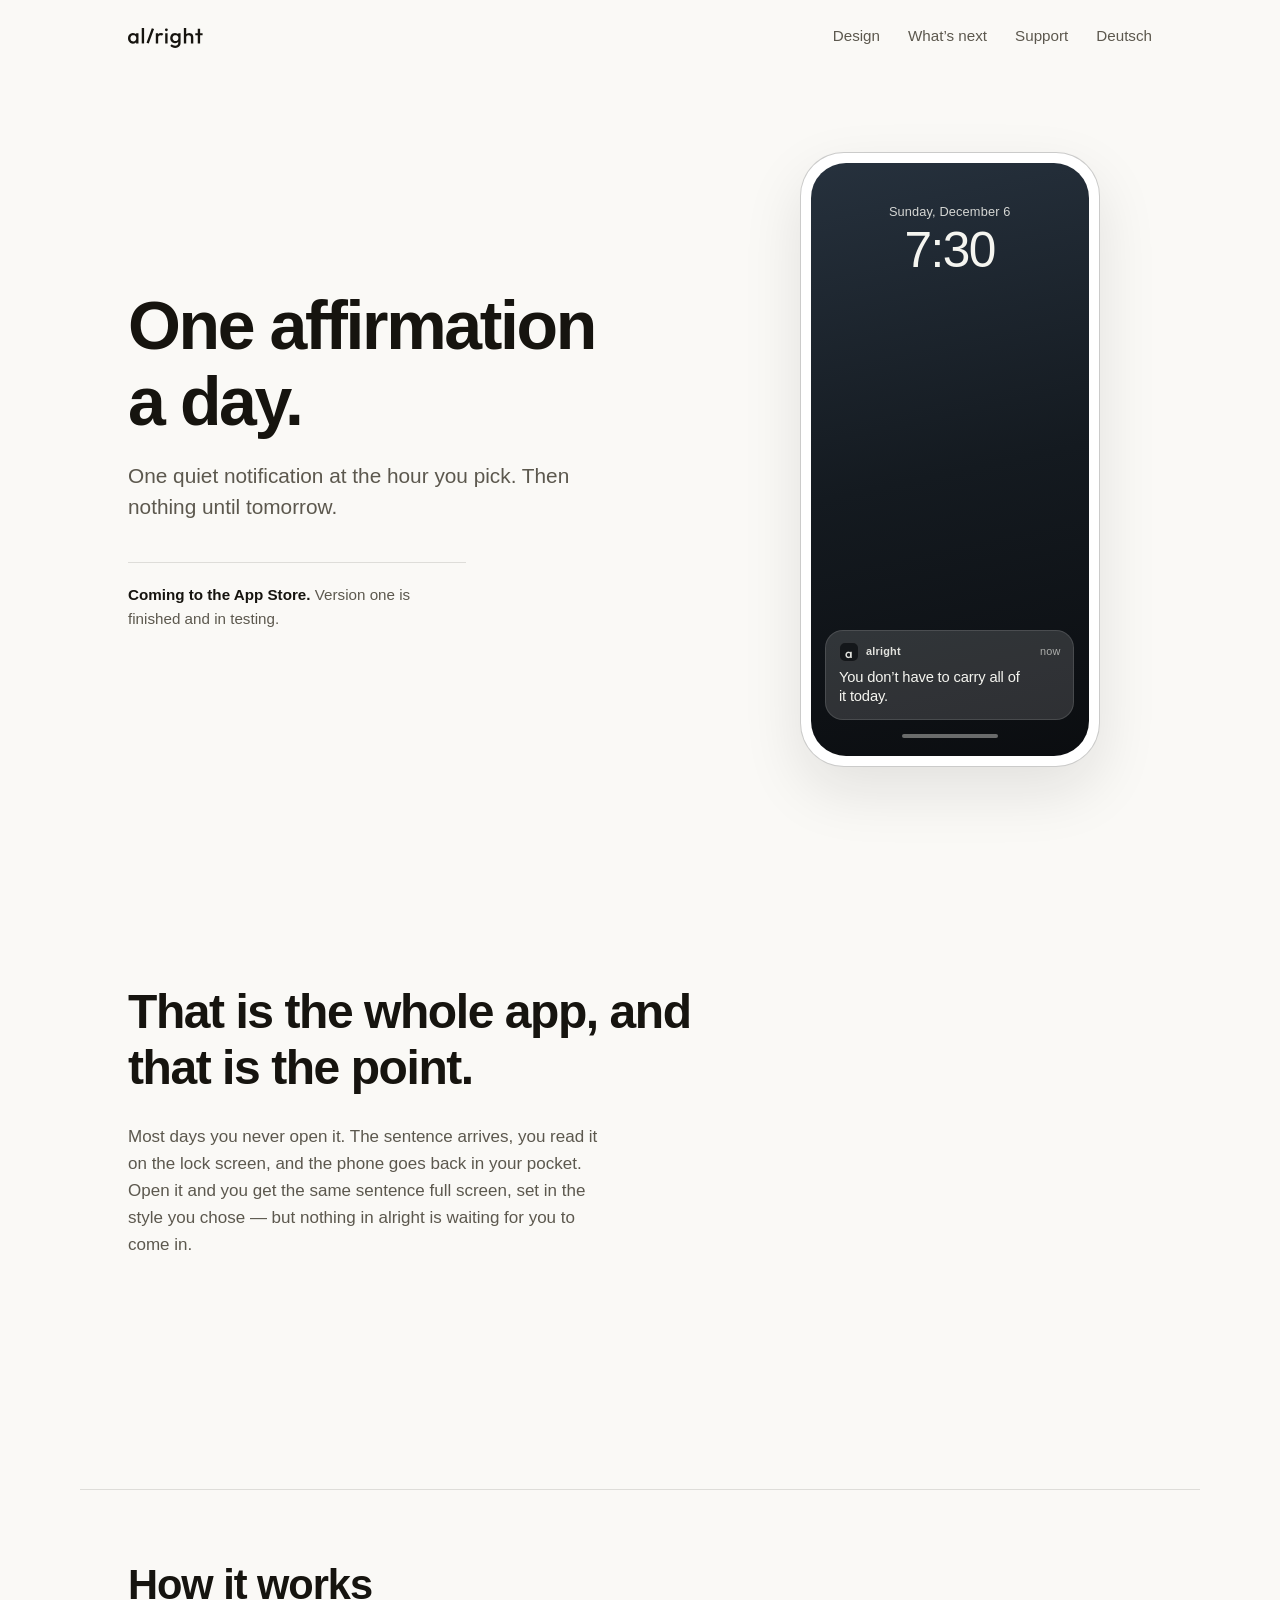
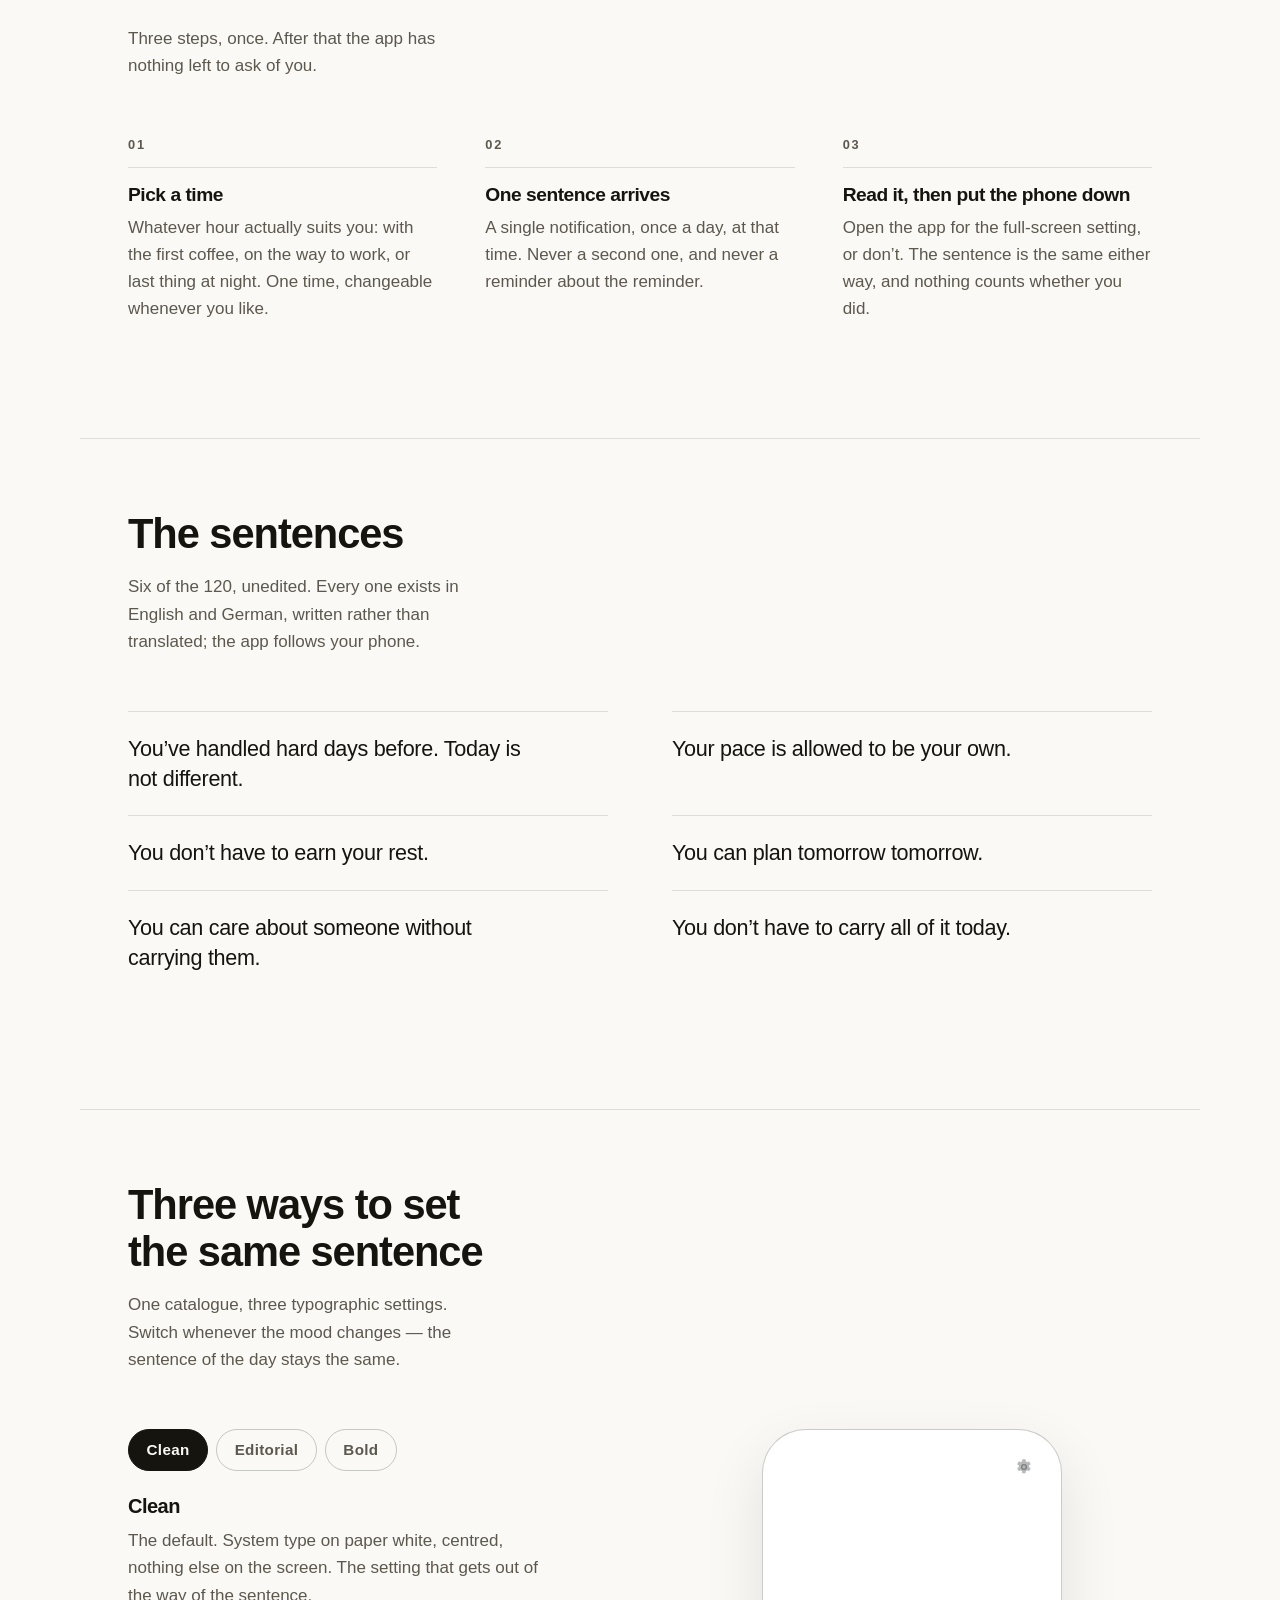
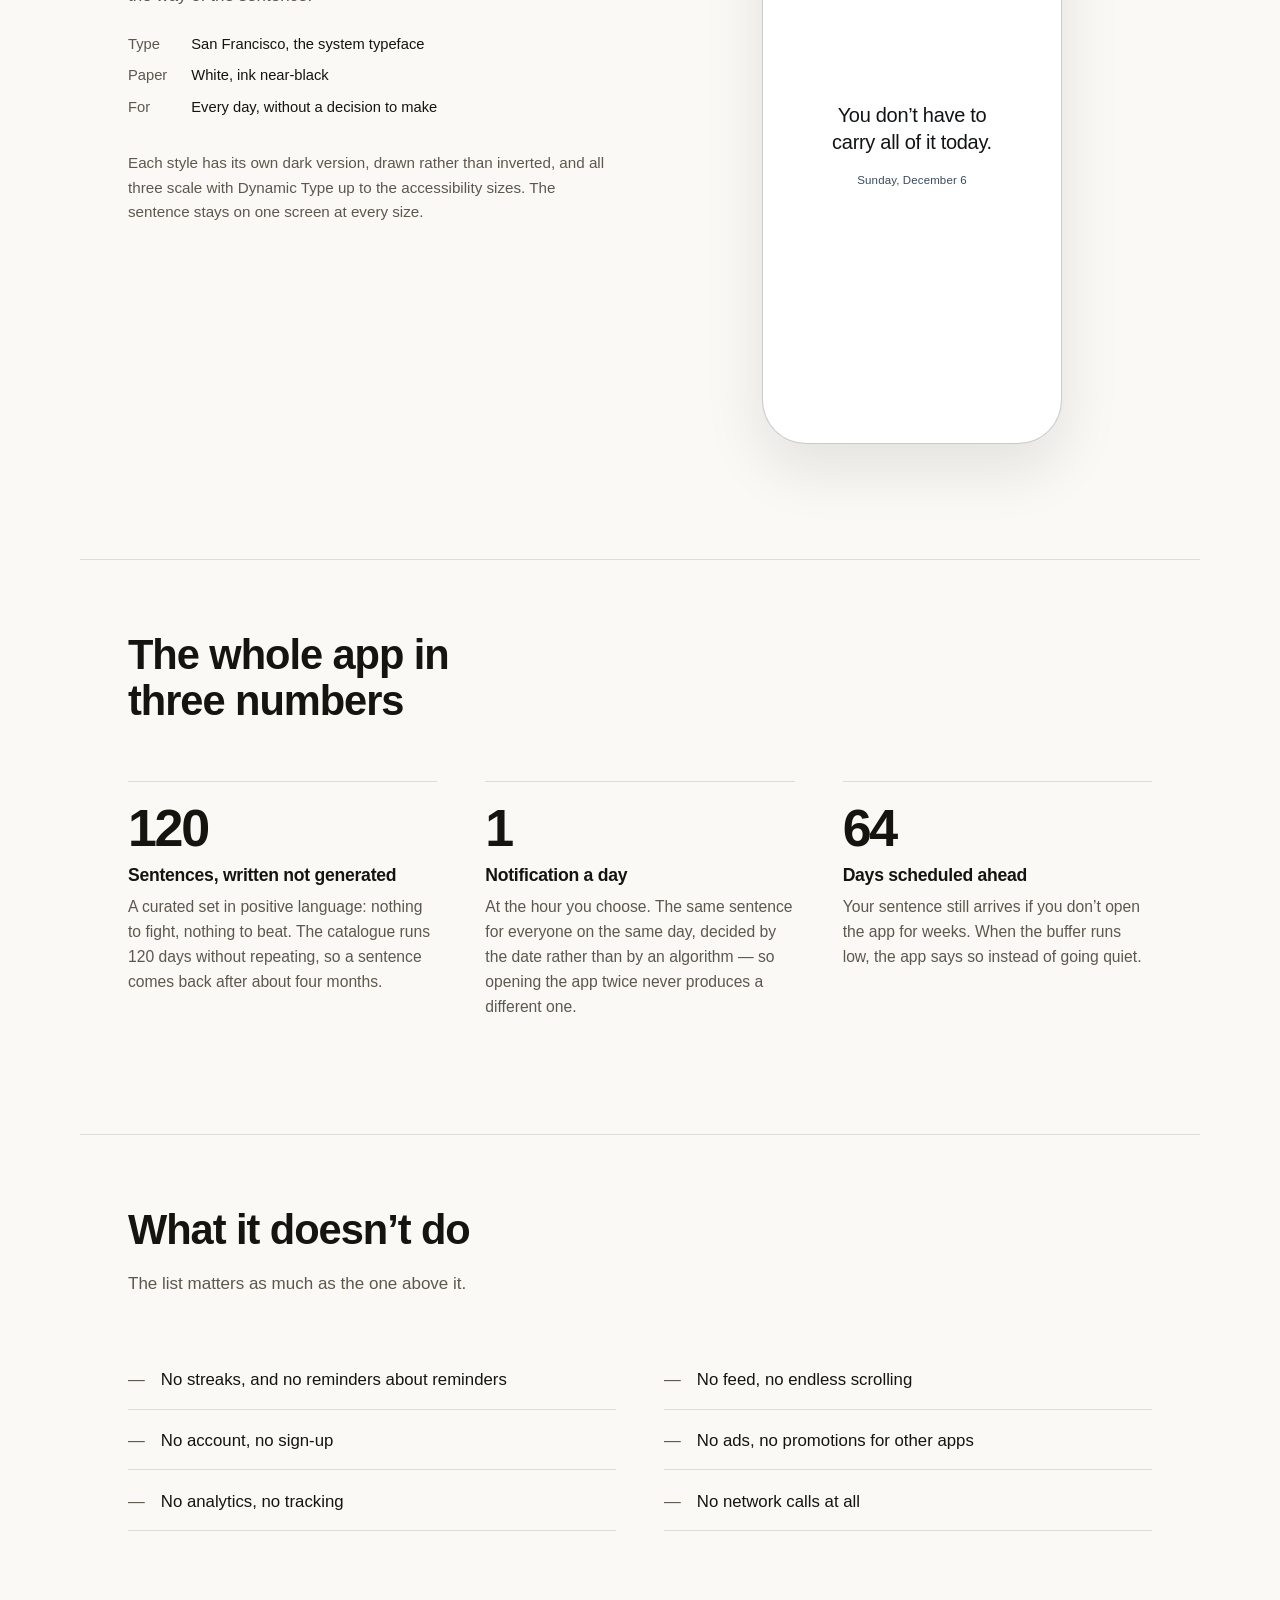
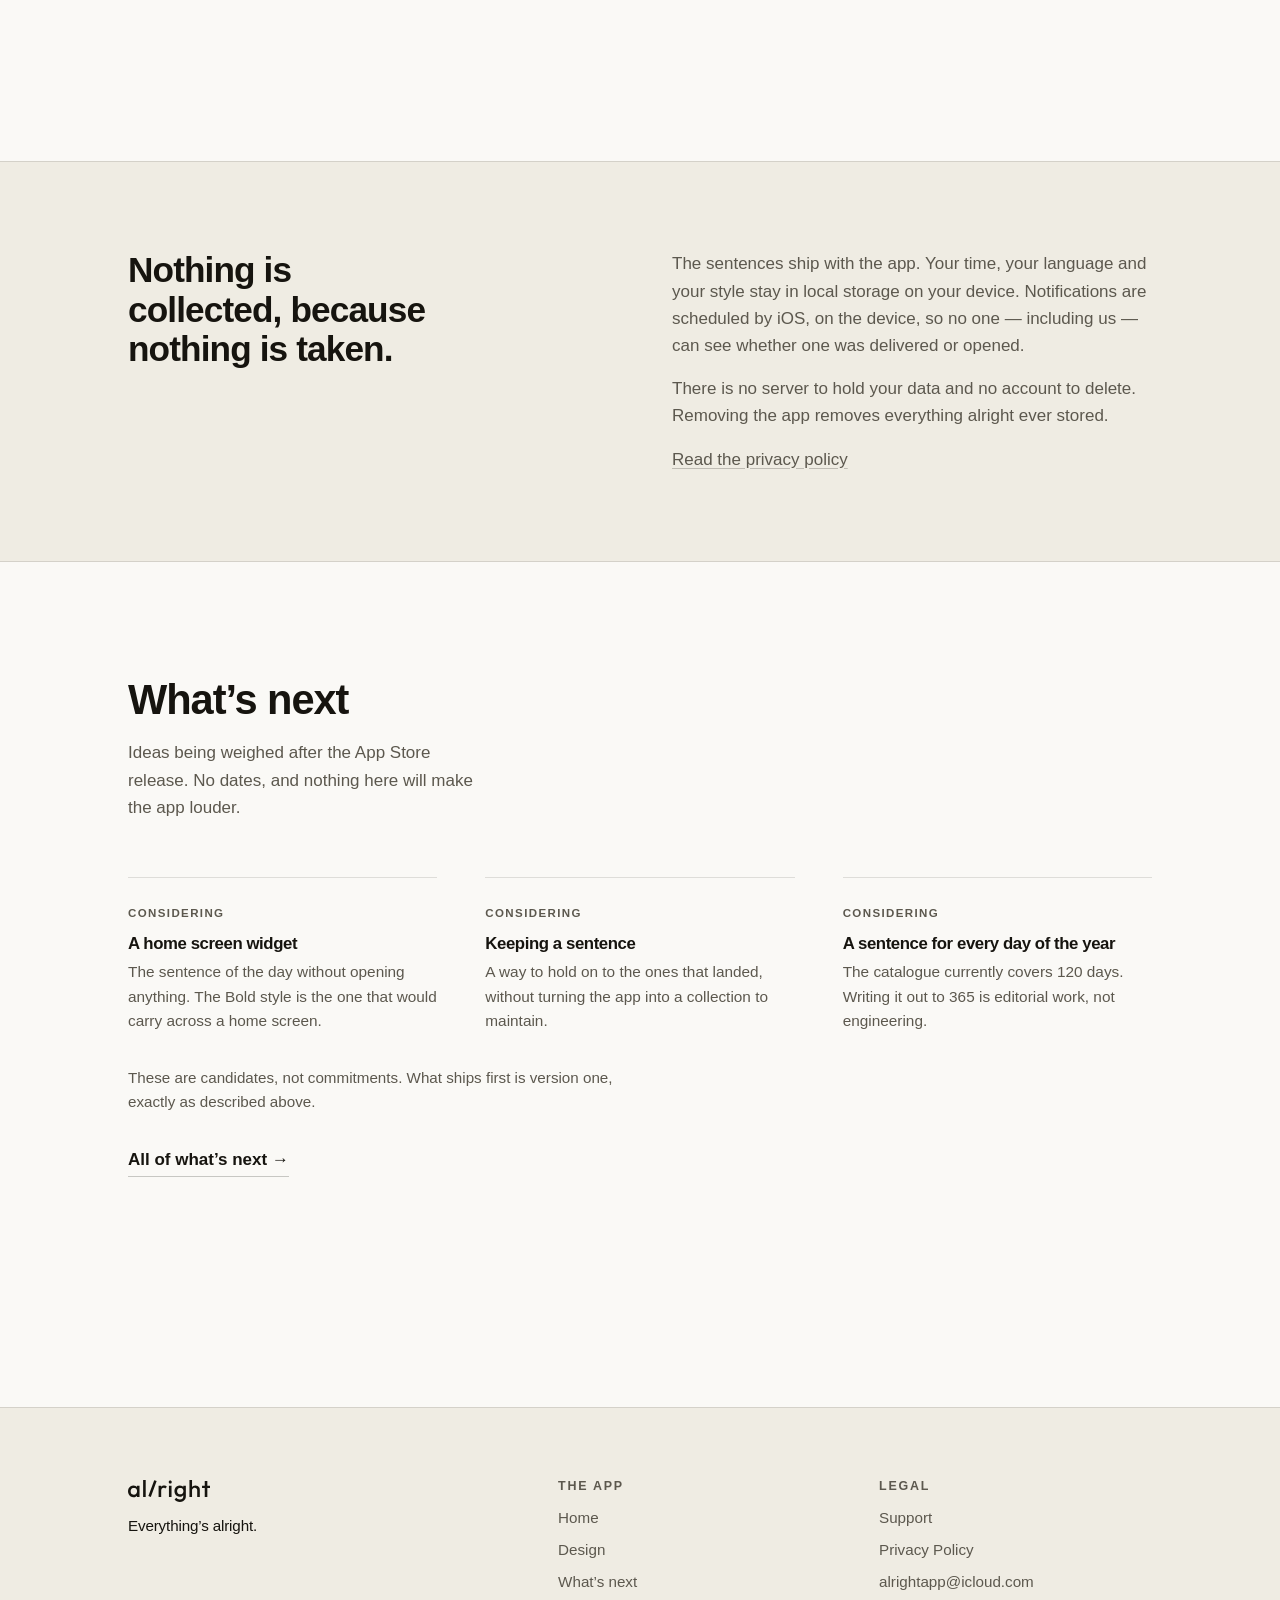
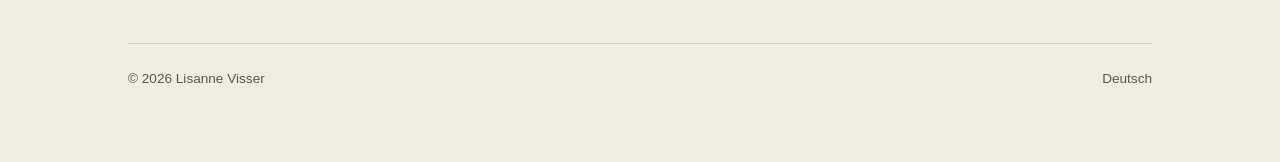
==== commit 67da9335: "Jobs-Durchgang: der Sperrbildschirm in den Hero, der Nachschlag-Knopf raus Drei priorisierte Punkte," ====
--- a/index.html
+++ b/index.html
@@ -13,6 +13,7 @@
 <link rel="apple-touch-icon" sizes="180x180" href="apple-touch-icon.png">
 </head>
 <body>
+<a class="skip-link" href="#content">Skip to content</a>
 <header class="site-header">
   <div class="wrap">
     <a class="brand" href="./" aria-label="alright">
@@ -41,27 +42,27 @@
   <div class="wrap hero-grid">
     <div>
       <h1>One affirmation a day.</h1>
-      <p class="lede">One quiet notification at the time you pick. No account,
-        no tracking, no feed to scroll.</p>
-      <p class="status">Coming to the App Store</p>
-      <ul class="hero-facts">
-        <li>120 sentences</li>
-        <li>English and German</li>
-        <li>Three styles</li>
-        <li>Nothing collected</li>
-      </ul>
-    </div>
-    <div class="hero-shot" data-card data-nudge-label="Another sentence" data-sentences='["You\u2019ve handled hard days before. Today is not different.", "Your pace is allowed to be your own.", "You don\u2019t have to earn your rest.", "You can plan tomorrow tomorrow.", "You don\u2019t have to carry all of it today."]'>
+      <p class="lede">One quiet notification at the hour you pick. Then nothing
+        until tomorrow.</p>
+      <p class="status"><strong>Coming to the App Store.</strong> Version one is
+        finished and in testing.</p>
+    </div>
+    <div>
       <div class="device">
-      <div class="device-screen screen-clean">
-        <div class="screen-top"><svg class="gear" viewBox="0 0 24 24" aria-hidden="true"><path d="M12 8a4 4 0 100 8 4 4 0 000-8zm0 6.2A2.2 2.2 0 1112 9.8a2.2 2.2 0 010 4.4z"/><path d="M20.3 13.1l-1.6-.9a6.9 6.9 0 000-2.4l1.6-.9a.8.8 0 00.3-1.1l-1.6-2.8a.8.8 0 00-1.1-.3l-1.6.9a7 7 0 00-2-1.2V2.6a.8.8 0 00-.8-.8h-3.2a.8.8 0 00-.8.8v1.8a7 7 0 00-2 1.2l-1.6-.9a.8.8 0 00-1.1.3L3.2 7.8a.8.8 0 00.3 1.1l1.6.9a6.9 6.9 0 000 2.4l-1.6.9a.8.8 0 00-.3 1.1l1.6 2.8a.8.8 0 001.1.3l1.6-.9a7 7 0 002 1.2v1.8c0 .4.4.8.8.8h3.2c.4 0 .8-.4.8-.8v-1.8a7 7 0 002-1.2l1.6.9a.8.8 0 001.1-.3l1.6-2.8a.8.8 0 00-.3-1.1z" opacity=".55"/></svg></div>
-        <div class="screen-body">
-          <p class="screen-sentence" data-card-sentence>You&#8217;ve handled hard days before. Today is not different.</p>
-          <p class="screen-date" data-today>Wednesday, August 5</p>
-        </div>
-      </div>
-    </div>
-      <p class="device-caption">The sentence for today. That is the whole screen.</p>
+      <div class="device-screen screen-lock" role="img" aria-label="A locked iPhone at 7:30 in the morning, showing one notification from alright: You don&#8217;t have to carry all of it today.">
+        <p class="lock-date" data-today>Wednesday, August 5</p>
+        <p class="lock-time">7:30</p>
+        <div class="lock-notification">
+          <p class="lock-meta">
+            <span class="lock-icon" aria-hidden="true">a</span>
+            <span class="lock-app">alright</span>
+            <span class="lock-when">now</span>
+          </p>
+          <p class="lock-sentence">You don&#8217;t have to carry all of it today.</p>
+        </div>
+        <div class="lock-bar" aria-hidden="true"></div>
+      </div>
+    </div>
     </div>
   </div>
 </section>
@@ -69,10 +70,10 @@
 <section class="statement">
   <div class="wrap">
     <blockquote>That is the whole app, and that is the point.</blockquote>
-    <p class="attribution">alright shows you a single affirmation each day: one
-      carefully written sentence, full screen, in quiet typography. It arrives as
-      one notification at a time you choose. Nothing to set up beyond that,
-      nothing to keep up with, nothing that asks for you again later.</p>
+    <p class="attribution">Most days you never open it. The sentence arrives, you
+      read it on the lock screen, and the phone goes back in your pocket. Open it
+      and you get the same sentence full screen, set in the style you chose &mdash;
+      but nothing in alright is waiting for you to come in.</p>
   </div>
 </section>
 
@@ -106,21 +107,69 @@
 <section class="section">
   <div class="wrap rule-top">
     <div class="section-head">
+      <h2>The sentences</h2>
+      <p>Six of the 120, unedited. Every one exists in English and German,
+        written rather than translated; the app follows your phone.</p>
+    </div>
+    <div class="sentences">
+      <p>You&#8217;ve handled hard days before. Today is not different.</p>
+      <p>Your pace is allowed to be your own.</p>
+      <p>You don&#8217;t have to earn your rest.</p>
+      <p>You can plan tomorrow tomorrow.</p>
+      <p>You can care about someone without carrying them.</p>
+      <p>You don&#8217;t have to carry all of it today.</p>
+    </div>
+  </div>
+</section>
+
+<section class="section">
+  <div class="wrap rule-top">
+    <div class="section-head">
       <h2>Three ways to set the same sentence</h2>
       <p>One catalogue, three typographic settings. Switch whenever the mood
         changes &mdash; the sentence of the day stays the same.</p>
     </div>
     <div class="styles-layout">
-      <div>
-        <div class="style-tabs" role="tablist" aria-label="Design styles" data-style-tabs>
-          <button class="style-tab" type="button" role="tab" id="tab-clean"
-            aria-controls="panel-clean" data-screen="screen-clean" aria-selected="true">Clean</button>
-          <button class="style-tab" type="button" role="tab" id="tab-editorial"
-            aria-controls="panel-editorial" data-screen="screen-editorial" aria-selected="false">Editorial</button>
-          <button class="style-tab" type="button" role="tab" id="tab-bold"
-            aria-controls="panel-bold" data-screen="screen-bold" aria-selected="false">Bold</button>
-        </div>
-
+      <div class="style-tabs" role="tablist" aria-label="Design styles" data-style-tabs>
+        <button class="style-tab" type="button" role="tab" id="tab-clean"
+          aria-controls="panel-clean" data-screen="screen-clean" aria-selected="true">Clean</button>
+        <button class="style-tab" type="button" role="tab" id="tab-editorial"
+          aria-controls="panel-editorial" data-screen="screen-editorial" aria-selected="false">Editorial</button>
+        <button class="style-tab" type="button" role="tab" id="tab-bold"
+          aria-controls="panel-bold" data-screen="screen-bold" aria-selected="false">Bold</button>
+      </div>
+
+      <div class="style-preview">
+        <div class="device" id="screen-clean">
+      <div class="device-screen screen-clean">
+        <div class="screen-top"><svg class="gear" viewBox="0 0 24 24" aria-hidden="true"><path d="M12 8a4 4 0 100 8 4 4 0 000-8zm0 6.2A2.2 2.2 0 1112 9.8a2.2 2.2 0 010 4.4z"/><path d="M20.3 13.1l-1.6-.9a6.9 6.9 0 000-2.4l1.6-.9a.8.8 0 00.3-1.1l-1.6-2.8a.8.8 0 00-1.1-.3l-1.6.9a7 7 0 00-2-1.2V2.6a.8.8 0 00-.8-.8h-3.2a.8.8 0 00-.8.8v1.8a7 7 0 00-2 1.2l-1.6-.9a.8.8 0 00-1.1.3L3.2 7.8a.8.8 0 00.3 1.1l1.6.9a6.9 6.9 0 000 2.4l-1.6.9a.8.8 0 00-.3 1.1l1.6 2.8a.8.8 0 001.1.3l1.6-.9a7 7 0 002 1.2v1.8c0 .4.4.8.8.8h3.2c.4 0 .8-.4.8-.8v-1.8a7 7 0 002-1.2l1.6.9a.8.8 0 001.1-.3l1.6-2.8a.8.8 0 00-.3-1.1z" opacity=".55"/></svg></div>
+        <div class="screen-body">
+          <p class="screen-sentence" data-card-sentence>You don&#8217;t have to carry all of it today.</p>
+          <p class="screen-date" data-today>Wednesday, August 5</p>
+        </div>
+      </div>
+    </div>
+        <div class="device" id="screen-editorial" hidden>
+      <div class="device-screen screen-editorial">
+        <div class="screen-top"><svg class="gear" viewBox="0 0 24 24" aria-hidden="true"><path d="M12 8a4 4 0 100 8 4 4 0 000-8zm0 6.2A2.2 2.2 0 1112 9.8a2.2 2.2 0 010 4.4z"/><path d="M20.3 13.1l-1.6-.9a6.9 6.9 0 000-2.4l1.6-.9a.8.8 0 00.3-1.1l-1.6-2.8a.8.8 0 00-1.1-.3l-1.6.9a7 7 0 00-2-1.2V2.6a.8.8 0 00-.8-.8h-3.2a.8.8 0 00-.8.8v1.8a7 7 0 00-2 1.2l-1.6-.9a.8.8 0 00-1.1.3L3.2 7.8a.8.8 0 00.3 1.1l1.6.9a6.9 6.9 0 000 2.4l-1.6.9a.8.8 0 00-.3 1.1l1.6 2.8a.8.8 0 001.1.3l1.6-.9a7 7 0 002 1.2v1.8c0 .4.4.8.8.8h3.2c.4 0 .8-.4.8-.8v-1.8a7 7 0 002-1.2l1.6.9a.8.8 0 001.1-.3l1.6-2.8a.8.8 0 00-.3-1.1z" opacity=".55"/></svg></div>
+        <div class="screen-body">
+          <p class="screen-sentence" data-card-sentence><span class="initial" aria-hidden="true">Y</span><span class="visually-hidden">Y</span>ou don&#8217;t have to carry all of it today.</p>
+          <p class="screen-date" data-today>Wednesday, August 5</p>
+        </div>
+      </div>
+    </div>
+        <div class="device" id="screen-bold" hidden>
+      <div class="device-screen screen-bold">
+        <div class="screen-top"><svg class="gear" viewBox="0 0 24 24" aria-hidden="true"><path d="M12 8a4 4 0 100 8 4 4 0 000-8zm0 6.2A2.2 2.2 0 1112 9.8a2.2 2.2 0 010 4.4z"/><path d="M20.3 13.1l-1.6-.9a6.9 6.9 0 000-2.4l1.6-.9a.8.8 0 00.3-1.1l-1.6-2.8a.8.8 0 00-1.1-.3l-1.6.9a7 7 0 00-2-1.2V2.6a.8.8 0 00-.8-.8h-3.2a.8.8 0 00-.8.8v1.8a7 7 0 00-2 1.2l-1.6-.9a.8.8 0 00-1.1.3L3.2 7.8a.8.8 0 00.3 1.1l1.6.9a6.9 6.9 0 000 2.4l-1.6.9a.8.8 0 00-.3 1.1l1.6 2.8a.8.8 0 001.1.3l1.6-.9a7 7 0 002 1.2v1.8c0 .4.4.8.8.8h3.2c.4 0 .8-.4.8-.8v-1.8a7 7 0 002-1.2l1.6.9a.8.8 0 001.1-.3l1.6-2.8a.8.8 0 00-.3-1.1z" opacity=".55"/></svg></div>
+        <div class="screen-body">
+          <div class="slab"><p class="screen-sentence" data-card-sentence>You don&#8217;t have to carry all of it today.</p></div>
+          <p class="screen-date" data-today>Wednesday, August 5</p>
+        </div>
+      </div>
+    </div>
+      </div>
+
+      <div class="style-panels">
         <div class="style-panel" id="panel-clean" role="tabpanel" aria-labelledby="tab-clean">
           <h3>Clean</h3>
           <p>The default. System type on paper white, centred, nothing else on
@@ -156,60 +205,34 @@
             <dt>For</dt><dd>Days that need saying out loud</dd>
           </dl>
         </div>
-      </div>
-
-      <div>
-        <div class="device" id="screen-clean">
-      <div class="device-screen screen-clean">
-        <div class="screen-top"><svg class="gear" viewBox="0 0 24 24" aria-hidden="true"><path d="M12 8a4 4 0 100 8 4 4 0 000-8zm0 6.2A2.2 2.2 0 1112 9.8a2.2 2.2 0 010 4.4z"/><path d="M20.3 13.1l-1.6-.9a6.9 6.9 0 000-2.4l1.6-.9a.8.8 0 00.3-1.1l-1.6-2.8a.8.8 0 00-1.1-.3l-1.6.9a7 7 0 00-2-1.2V2.6a.8.8 0 00-.8-.8h-3.2a.8.8 0 00-.8.8v1.8a7 7 0 00-2 1.2l-1.6-.9a.8.8 0 00-1.1.3L3.2 7.8a.8.8 0 00.3 1.1l1.6.9a6.9 6.9 0 000 2.4l-1.6.9a.8.8 0 00-.3 1.1l1.6 2.8a.8.8 0 001.1.3l1.6-.9a7 7 0 002 1.2v1.8c0 .4.4.8.8.8h3.2c.4 0 .8-.4.8-.8v-1.8a7 7 0 002-1.2l1.6.9a.8.8 0 001.1-.3l1.6-2.8a.8.8 0 00-.3-1.1z" opacity=".55"/></svg></div>
-        <div class="screen-body">
-          <p class="screen-sentence" data-card-sentence>You&#8217;ve handled hard days before. Today is not different.</p>
-          <p class="screen-date" data-today>Wednesday, August 5</p>
-        </div>
-      </div>
-    </div>
-        <div class="device" id="screen-editorial" hidden>
-      <div class="device-screen screen-editorial">
-        <div class="screen-top"><svg class="gear" viewBox="0 0 24 24" aria-hidden="true"><path d="M12 8a4 4 0 100 8 4 4 0 000-8zm0 6.2A2.2 2.2 0 1112 9.8a2.2 2.2 0 010 4.4z"/><path d="M20.3 13.1l-1.6-.9a6.9 6.9 0 000-2.4l1.6-.9a.8.8 0 00.3-1.1l-1.6-2.8a.8.8 0 00-1.1-.3l-1.6.9a7 7 0 00-2-1.2V2.6a.8.8 0 00-.8-.8h-3.2a.8.8 0 00-.8.8v1.8a7 7 0 00-2 1.2l-1.6-.9a.8.8 0 00-1.1.3L3.2 7.8a.8.8 0 00.3 1.1l1.6.9a6.9 6.9 0 000 2.4l-1.6.9a.8.8 0 00-.3 1.1l1.6 2.8a.8.8 0 001.1.3l1.6-.9a7 7 0 002 1.2v1.8c0 .4.4.8.8.8h3.2c.4 0 .8-.4.8-.8v-1.8a7 7 0 002-1.2l1.6.9a.8.8 0 001.1-.3l1.6-2.8a.8.8 0 00-.3-1.1z" opacity=".55"/></svg></div>
-        <div class="screen-body">
-          <p class="screen-sentence" data-card-sentence><span class="initial" aria-hidden="true">Y</span><span class="visually-hidden">Y</span>our pace is allowed to be your own.</p>
-          <p class="screen-date" data-today>Wednesday, August 5</p>
-        </div>
-      </div>
-    </div>
-        <div class="device" id="screen-bold" hidden>
-      <div class="device-screen screen-bold">
-        <div class="screen-top"><svg class="gear" viewBox="0 0 24 24" aria-hidden="true"><path d="M12 8a4 4 0 100 8 4 4 0 000-8zm0 6.2A2.2 2.2 0 1112 9.8a2.2 2.2 0 010 4.4z"/><path d="M20.3 13.1l-1.6-.9a6.9 6.9 0 000-2.4l1.6-.9a.8.8 0 00.3-1.1l-1.6-2.8a.8.8 0 00-1.1-.3l-1.6.9a7 7 0 00-2-1.2V2.6a.8.8 0 00-.8-.8h-3.2a.8.8 0 00-.8.8v1.8a7 7 0 00-2 1.2l-1.6-.9a.8.8 0 00-1.1.3L3.2 7.8a.8.8 0 00.3 1.1l1.6.9a6.9 6.9 0 000 2.4l-1.6.9a.8.8 0 00-.3 1.1l1.6 2.8a.8.8 0 001.1.3l1.6-.9a7 7 0 002 1.2v1.8c0 .4.4.8.8.8h3.2c.4 0 .8-.4.8-.8v-1.8a7 7 0 002-1.2l1.6.9a.8.8 0 001.1-.3l1.6-2.8a.8.8 0 00-.3-1.1z" opacity=".55"/></svg></div>
-        <div class="screen-body">
-          <div class="slab"><p class="screen-sentence" data-card-sentence>You don&#8217;t have to carry all of it today.</p></div>
-          <p class="screen-date" data-today>Wednesday, August 5</p>
-        </div>
-      </div>
-    </div>
-      </div>
-    </div>
-  </div>
-</section>
-
-<section class="section">
-  <div class="wrap rule-top">
-    <div class="section-head">
-      <h2>What&#8217;s in it</h2>
-      <p>Everything the app does today, in full. There is no longer list
-        somewhere else.</p>
+
+        <p class="note">Each style has its own dark version, drawn rather than
+          inverted, and all three scale with Dynamic Type up to the
+          accessibility sizes. The sentence stays on one screen at every size.</p>
+      </div>
+    </div>
+  </div>
+</section>
+
+<section class="section">
+  <div class="wrap rule-top">
+    <div class="section-head">
+      <h2>The whole app in three numbers</h2>
     </div>
     <div class="grid-features">
       <div class="feature">
         <span class="metric">120</span>
         <h3>Sentences, written not generated</h3>
         <p>A curated set in positive language: nothing to fight, nothing to
-          beat. The catalogue runs through all 120 days without repeating.</p>
+          beat. The catalogue runs 120 days without repeating, so a sentence
+          comes back after about four months.</p>
       </div>
       <div class="feature">
         <span class="metric">1</span>
         <h3>Notification a day</h3>
-        <p>At the time you choose. The same sentence for everyone on the same
-          day, decided by the date rather than by an algorithm.</p>
+        <p>At the hour you choose. The same sentence for everyone on the same
+          day, decided by the date rather than by an algorithm &mdash; so
+          opening the app twice never produces a different one.</p>
       </div>
       <div class="feature">
         <span class="metric">64</span>
@@ -217,21 +240,6 @@
         <p>Your sentence still arrives if you don&#8217;t open the app for
           weeks. When the buffer runs low, the app says so instead of going
           quiet.</p>
-      </div>
-      <div class="feature">
-        <h3>English and German</h3>
-        <p>Every sentence exists in both, written rather than translated. The
-          app follows the language your phone is set to.</p>
-      </div>
-      <div class="feature">
-        <h3>Light and dark</h3>
-        <p>Each style has its own dark version, drawn rather than inverted. Or
-          pin one mode instead of following the system.</p>
-      </div>
-      <div class="feature">
-        <h3>Type that scales</h3>
-        <p>Full support for Dynamic Type and Reduced Motion. The sentence stays
-          on one screen at every size.</p>
       </div>
     </div>
   </div>
--- a/assets/site.css
+++ b/assets/site.css
@@ -38,10 +38,11 @@
   --bold-ink: #0a0a0a;
   --bold-shadow: #0a0a0a;
   --bold-date: #0a0a0a;
+  --bold-border: #0a0a0a;
 
   /* Rhythm */
-  --measure: 62ch;
   --page: 1120px;
+  --page-prose: 700px;
   --gap-section: clamp(4.5rem, 9vw, 8rem);
 }
 
@@ -75,6 +76,7 @@
     /* The date sits outside the slab, on the black ground: it needs white,
        not the slab's ink, or it disappears. */
     --bold-date: #ffffff;
+    --bold-border: #e8ff3c;
   }
 }
 
@@ -89,6 +91,16 @@
   font-display: swap;
 }
 
+/* Outfit is the brand mark face: wordmark, app icon, splash, and nothing else.
+   Here it sets exactly one glyph — the "a" on the icon in the lock screen. */
+@font-face {
+  font-family: "Outfit";
+  src: url("fonts/Outfit-Medium.ttf") format("truetype");
+  font-weight: 500;
+  font-style: normal;
+  font-display: swap;
+}
+
 /* ------------------------------------------------------- 2. Base and layout */
 
 * { box-sizing: border-box; }
@@ -111,6 +123,9 @@
   margin: 0 auto;
   padding-inline: clamp(1.25rem, 5vw, 3rem);
 }
+/* Reading pages get the narrow measure from the container, so heading and body
+   share one left edge instead of a centred column under a left-aligned title. */
+.wrap-narrow { max-width: var(--page-prose); }
 
 a {
   color: inherit;
@@ -259,41 +274,18 @@
 }
 .hero .lede { margin-bottom: 2rem; }
 
+/* The most important sentence on the page is that you cannot have it yet.
+   It is set as type, not as a badge: a pill would dress the one honest
+   caveat up as decoration. */
 .status {
-  display: inline-flex;
-  align-items: center;
-  gap: 0.6rem;
-  padding: 0.5rem 1rem 0.5rem 0.85rem;
-  border: 1px solid var(--rule-strong);
-  border-radius: 999px;
-  font-size: 0.85rem;
-  font-weight: 600;
-  letter-spacing: 0.05em;
-  text-transform: uppercase;
-  color: var(--muted);
-}
-.status::before {
-  content: "";
-  width: 7px;
-  height: 7px;
-  border-radius: 50%;
-  background: currentColor;
-  opacity: 0.55;
-}
-
-.hero-facts {
   margin: 2.5rem 0 0;
-  padding: 1.25rem 0 0;
+  padding-top: 1.25rem;
   border-top: 1px solid var(--rule);
-  list-style: none;
-  display: flex;
-  flex-wrap: wrap;
-  /* No dot separators: they dangle at the start of a line as soon as the list
-     wraps, which it does on a phone. Space does the same work. */
-  gap: 0.5rem 2.25rem;
-  font-size: 0.9rem;
-  color: var(--muted);
-}
+  max-width: 40ch;
+  font-size: 0.95rem;
+  color: var(--muted);
+}
+.status strong { color: var(--ink); font-weight: 600; }
 
 /* Pull quote: the one loud line on the page */
 .statement { padding-block: var(--gap-section); }
@@ -325,26 +317,37 @@
 .step h3 { font-size: 1.2rem; margin: 0 0 0.5rem; }
 .step p { margin: 0; color: var(--muted); }
 
-/* Feature grid */
-.grid-features { display: grid; gap: 2rem; }
-@media (min-width: 640px) { .grid-features { grid-template-columns: repeat(2, 1fr); gap: 2rem; } }
-@media (min-width: 960px) { .grid-features { grid-template-columns: repeat(3, 1fr); gap: 2.5rem 3rem; } }
-.feature {
-  background: var(--bg-raised);
-  border: 1px solid var(--rule);
-  border-radius: 18px;
-  padding: 1.75rem;
-  box-shadow: var(--shadow-lift);
-}
+/* Feature columns. No cards: the phone is the only object on this page, and a
+   grid of boxes around it turns the whole thing into a dashboard. A hairline
+   above each column does the same grouping work with none of the noise. */
+.grid-features { display: grid; gap: 2.5rem; }
+@media (min-width: 640px) { .grid-features { grid-template-columns: repeat(2, 1fr); gap: 2.5rem 3rem; } }
+@media (min-width: 960px) { .grid-features { grid-template-columns: repeat(3, 1fr); gap: 3rem; } }
+.feature { border-top: 1px solid var(--rule); padding-top: 1.25rem; }
 .feature h3 { font-size: 1.1rem; margin: 0 0 0.5rem; letter-spacing: -0.015em; }
 .feature p { margin: 0; color: var(--muted); font-size: 0.98rem; }
 .feature .metric {
   display: block;
-  font-size: 2.25rem;
-  font-weight: 600;
-  letter-spacing: -0.04em;
+  font-size: clamp(2.5rem, 5vw, 3.25rem);
+  font-weight: 600;
+  letter-spacing: -0.045em;
   line-height: 1;
   margin-bottom: 0.75rem;
+  font-variant-numeric: tabular-nums;
+}
+
+/* The sentences, shown as themselves: no card, no quotation marks, no
+   attribution. Reading six of them is the only honest sample. */
+.sentences { display: grid; gap: 0; }
+@media (min-width: 760px) { .sentences { grid-template-columns: repeat(2, 1fr); column-gap: 4rem; } }
+.sentences p {
+  margin: 0;
+  padding: 1.4rem 0;
+  border-top: 1px solid var(--rule);
+  font-size: clamp(1.1rem, 2.2vw, 1.35rem);
+  line-height: 1.35;
+  letter-spacing: -0.015em;
+  text-wrap: pretty;
 }
 
 /* The "what it doesn't do" list */
@@ -364,26 +367,20 @@
   flex: none;
 }
 
-/* Quiet cards, used for what's-next items */
-.cards { display: grid; gap: 1.25rem; }
-@media (min-width: 760px) { .cards { grid-template-columns: repeat(3, 1fr); gap: 1.5rem; } }
-.card-quiet {
-  border: 1px solid var(--rule);
-  border-radius: 18px;
-  padding: 1.5rem;
-}
-.card-quiet h3 { font-size: 1.05rem; margin: 0.75rem 0 0.4rem; }
+/* What's-next items. Same hairline column as the features: candidates should
+   not look more finished than the things that actually ship. */
+.cards { display: grid; gap: 2.5rem; }
+@media (min-width: 760px) { .cards { grid-template-columns: repeat(3, 1fr); gap: 3rem; } }
+.card-quiet { border-top: 1px solid var(--rule); padding-top: 1.25rem; }
+.card-quiet h3 { font-size: 1.05rem; margin: 0.6rem 0 0.4rem; }
 .card-quiet p { margin: 0; color: var(--muted); font-size: 0.96rem; }
 .tag {
   display: inline-block;
-  font-size: 0.7rem;
+  font-size: 0.72rem;
   font-weight: 600;
   letter-spacing: 0.12em;
   text-transform: uppercase;
   color: var(--muted);
-  border: 1px solid var(--rule-strong);
-  border-radius: 999px;
-  padding: 0.2rem 0.6rem;
 }
 
 .note {
@@ -477,39 +474,113 @@
   color: var(--clean-chrome);
 }
 
-.device-caption {
-  margin: 1.25rem 0 0;
+/* ------------------------------------------------------ 5b. The lock screen
+
+   What the app actually is on almost every day: one notification on a locked
+   phone, at the hour its reader picked. The open app is the exception, so it
+   is shown further down, in the styles section, and not here. */
+
+.screen-lock {
+  background: linear-gradient(168deg, #26313d 0%, #141a20 52%, #0b0d10 100%);
+  color: #f5f5f0;
+  justify-content: flex-start;
+  padding: 2.4rem 0.9rem 1.1rem;
   text-align: center;
-  font-size: 0.85rem;
-  color: var(--muted);
-}
-
-/* The card-flip control: interaction only, never automatic — the page is
-   supposed to sit still. Injected by site.js, so it is absent without it. */
-.card-nudge {
-  display: block;
-  margin: 1rem auto 0;
-  background: none;
-  border: 1px solid var(--rule-strong);
-  border-radius: 999px;
-  color: var(--muted);
-  font: inherit;
-  font-size: 0.85rem;
-  padding: 0.4rem 1rem;
-  cursor: pointer;
-}
-.card-nudge:hover { color: var(--ink); border-color: currentColor; }
+}
+.lock-date {
+  margin: 0;
+  font-size: 0.8rem;
+  font-weight: 500;
+  letter-spacing: 0.01em;
+  opacity: 0.85;
+}
+.lock-time {
+  margin: 0.1rem 0 0;
+  font-size: 3.1rem;
+  font-weight: 500;
+  line-height: 1.05;
+  letter-spacing: -0.03em;
+  font-variant-numeric: tabular-nums;
+}
+.lock-notification {
+  margin-top: auto;
+  text-align: left;
+  background: rgba(255, 255, 255, 0.14);
+  border: 1px solid rgba(255, 255, 255, 0.12);
+  border-radius: 18px;
+  padding: 0.7rem 0.8rem 0.8rem;
+}
+.lock-meta {
+  display: flex;
+  align-items: center;
+  gap: 0.45rem;
+  font-size: 0.68rem;
+  letter-spacing: 0.02em;
+  margin: 0 0 0.35rem;
+  opacity: 0.9;
+}
+/* The real app icon: dark square, lowercase a in Outfit, per the brand guide.
+   Outfit appears here and nowhere else on the site. */
+.lock-icon {
+  width: 20px;
+  height: 20px;
+  border-radius: 6px;
+  background: #111417;
+  border: 1px solid rgba(255, 255, 255, 0.14);
+  color: #f5f5f0;
+  font-family: "Outfit", -apple-system, sans-serif;
+  font-size: 13px;
+  line-height: 20px;
+  text-align: center;
+  flex: none;
+}
+.lock-app { font-weight: 600; }
+.lock-when { margin-left: auto; opacity: 0.7; }
+.lock-sentence {
+  margin: 0;
+  font-size: 0.92rem;
+  line-height: 1.3;
+  letter-spacing: -0.01em;
+  text-wrap: pretty;
+}
+.lock-bar {
+  width: 96px;
+  height: 4px;
+  border-radius: 2px;
+  background: rgba(245, 245, 240, 0.4);
+  margin: 0.9rem auto 0;
+}
 
 /* ------------------------------------------------------- 6. The three styles */
 
-.styles-layout { display: grid; gap: 2.5rem; align-items: start; }
-@media (min-width: 900px) { .styles-layout { grid-template-columns: 0.9fr 1.1fr; gap: 4rem; } }
+/* On a phone the switch has to sit right above the thing it switches, or you
+   tap a tab and the result is a screen and a half further down. Hence three
+   siblings and an explicit order, rather than a column of copy in between. */
+.styles-layout {
+  display: grid;
+  gap: 2rem;
+  align-items: start;
+  grid-template-areas: "tabs" "preview" "panels";
+}
+@media (min-width: 900px) {
+  .styles-layout {
+    grid-template-columns: 1fr 1fr;
+    grid-template-areas: "tabs preview" "panels preview";
+    /* The phone spans both rows and is taller than the copy. Without this the
+       browser hands the slack to row one and the switch drifts away from the
+       text it belongs to. */
+    grid-template-rows: auto 1fr;
+    gap: 1.5rem 4rem;
+  }
+}
+.style-tabs { grid-area: tabs; }
+.style-preview { grid-area: preview; }
+.style-panels { grid-area: panels; }
 
 .style-tabs {
   display: flex;
   flex-wrap: wrap;
   gap: 0.5rem;
-  margin-bottom: 2rem;
 }
 .style-tab {
   font: inherit;
@@ -588,12 +659,9 @@
 .screen-bold .screen-body { padding: 1.5rem 1.2rem 2rem; }
 .screen-bold .slab {
   background: var(--bold-slab);
-  border: 4px solid var(--bold-ink);
+  border: 4px solid var(--bold-border);
   box-shadow: 10px 10px 0 var(--bold-shadow);
   padding: 1.1rem 0.9rem;
-}
-@media (prefers-color-scheme: dark) {
-  .screen-bold .slab { border-color: var(--bold-slab); }
 }
 .screen-bold .screen-sentence {
   font-family: "Archivo Black", Impact, "Haettenschweiler", sans-serif;
@@ -622,7 +690,7 @@
 .page-head .lede { margin-top: 1.25rem; max-width: 52ch; }
 .page-head .meta { margin: 1rem 0 0; color: var(--muted); font-size: 0.9rem; }
 
-.prose { max-width: var(--measure); padding-block: clamp(2.5rem, 5vw, 3.5rem) 0; }
+.prose { padding-block: clamp(2.5rem, 5vw, 3.5rem) 0; }
 .prose section { margin-top: clamp(2.5rem, 5vw, 3.5rem); }
 .prose h2 { font-size: clamp(1.3rem, 2.6vw, 1.6rem); margin: 0 0 0.9rem; }
 .prose h3 { font-size: 1.1rem; margin: 2rem 0 0.5rem; }
@@ -644,6 +712,19 @@
 
 /* --------------------------------------------------------------- 8. Utilities */
 
+.skip-link {
+  position: absolute;
+  left: -9999px;
+  top: 0;
+  z-index: 20;
+  background: var(--ink);
+  color: var(--bg);
+  padding: 0.6rem 1rem;
+  border-radius: 0 0 8px 0;
+  text-decoration: none;
+}
+.skip-link:focus { left: 0; }
+
 .visually-hidden {
   position: absolute;
   width: 1px; height: 1px;
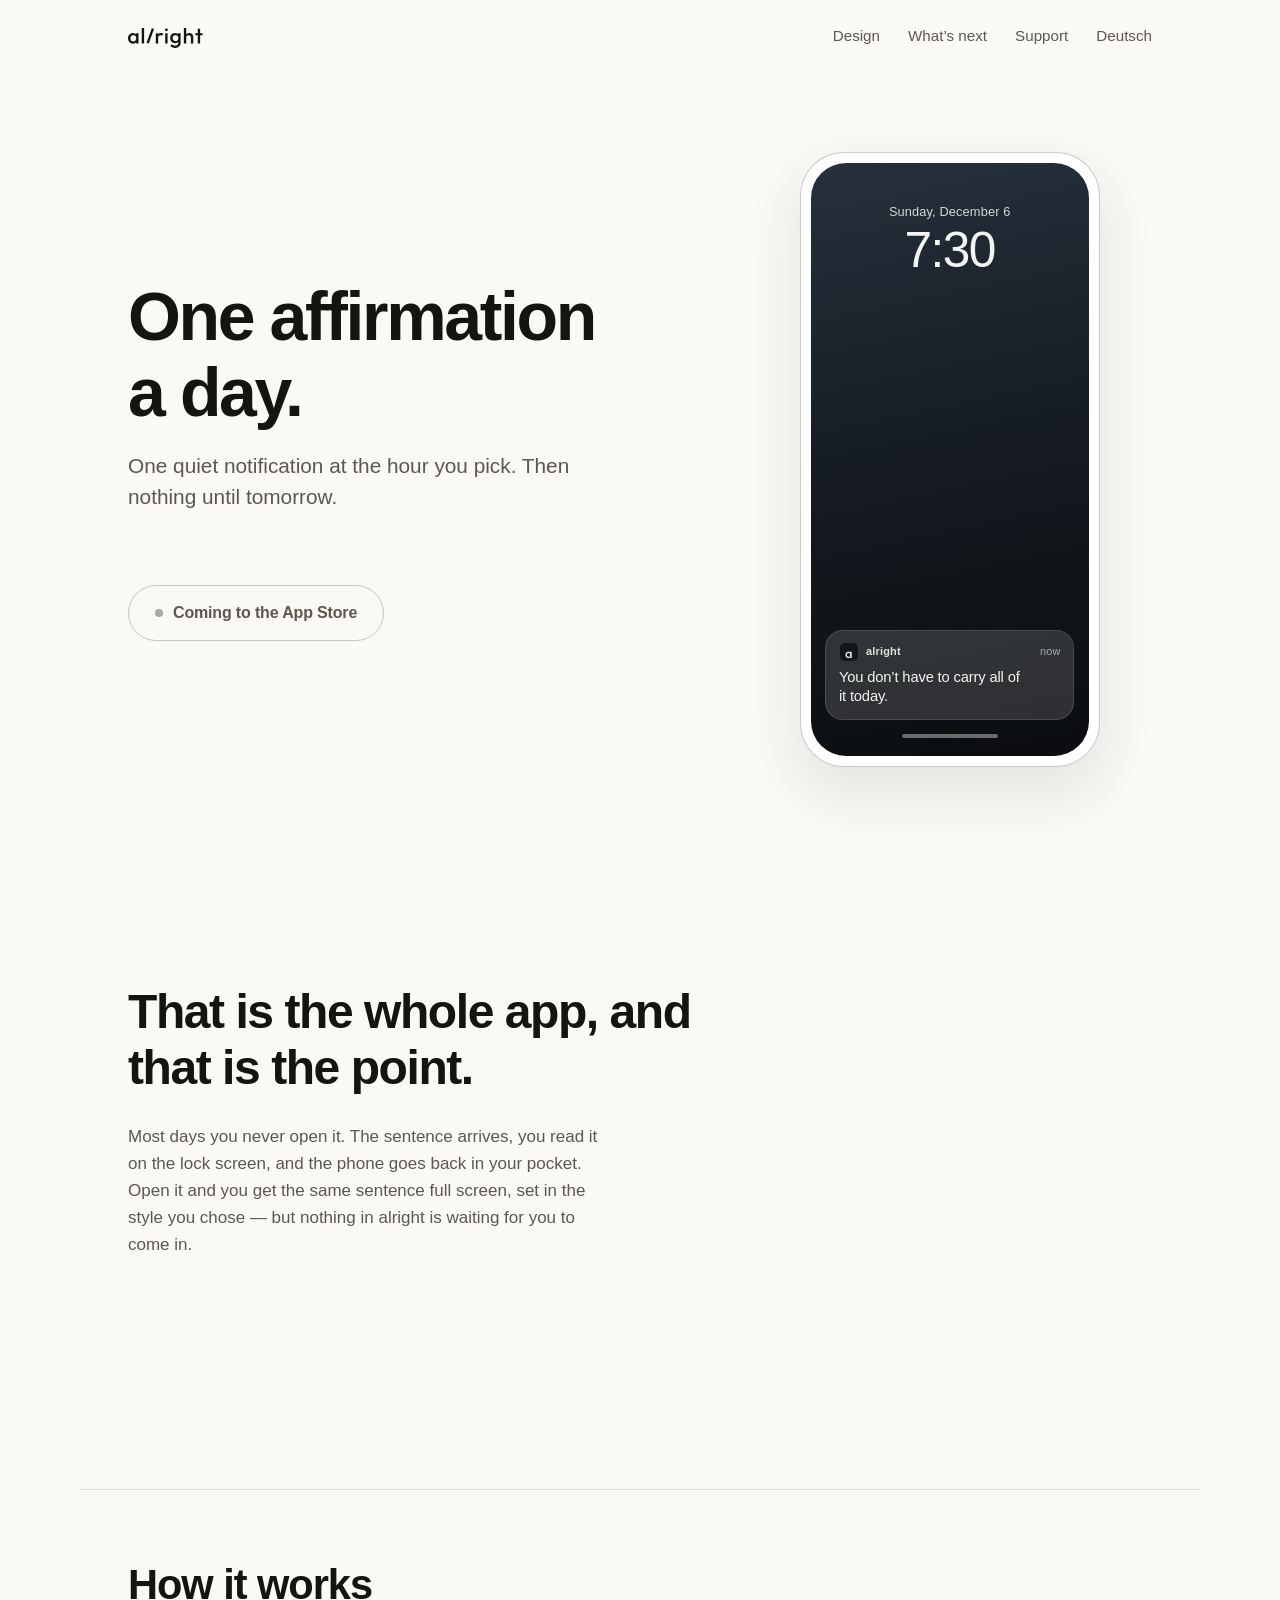
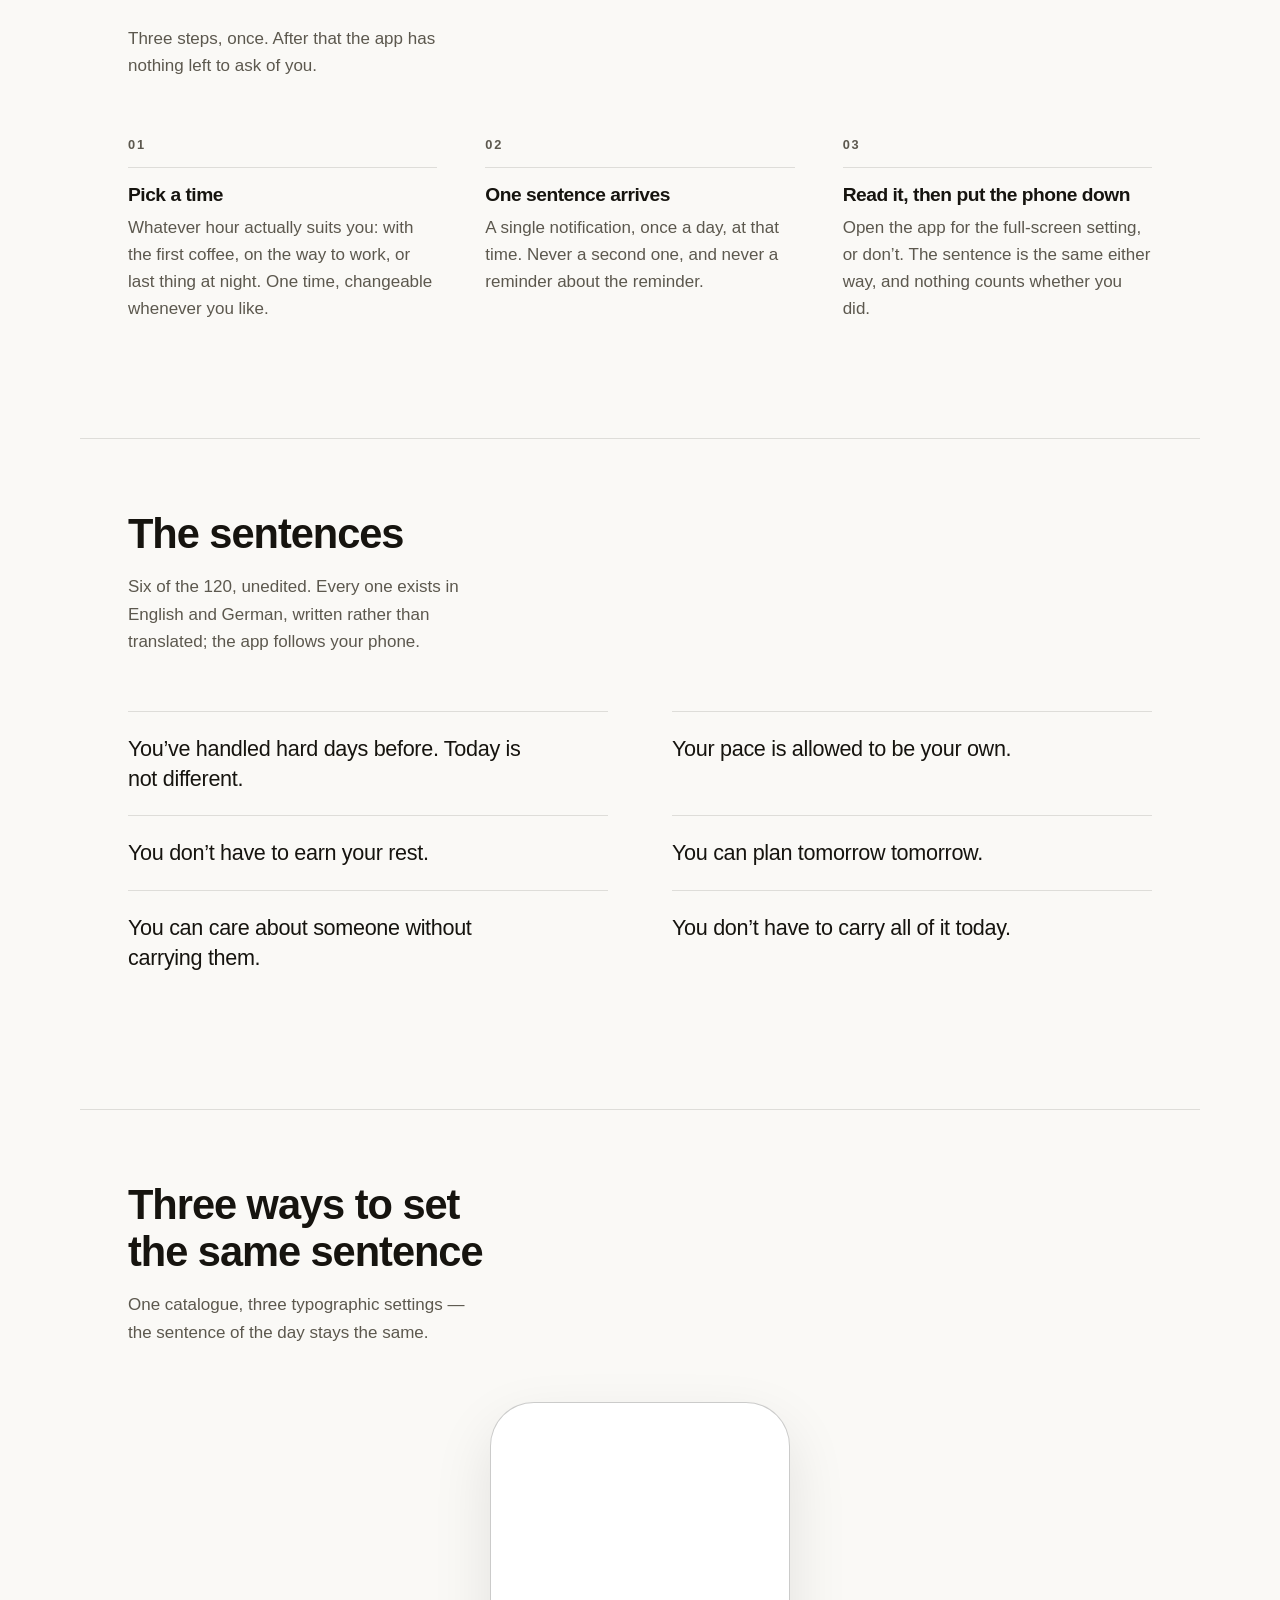
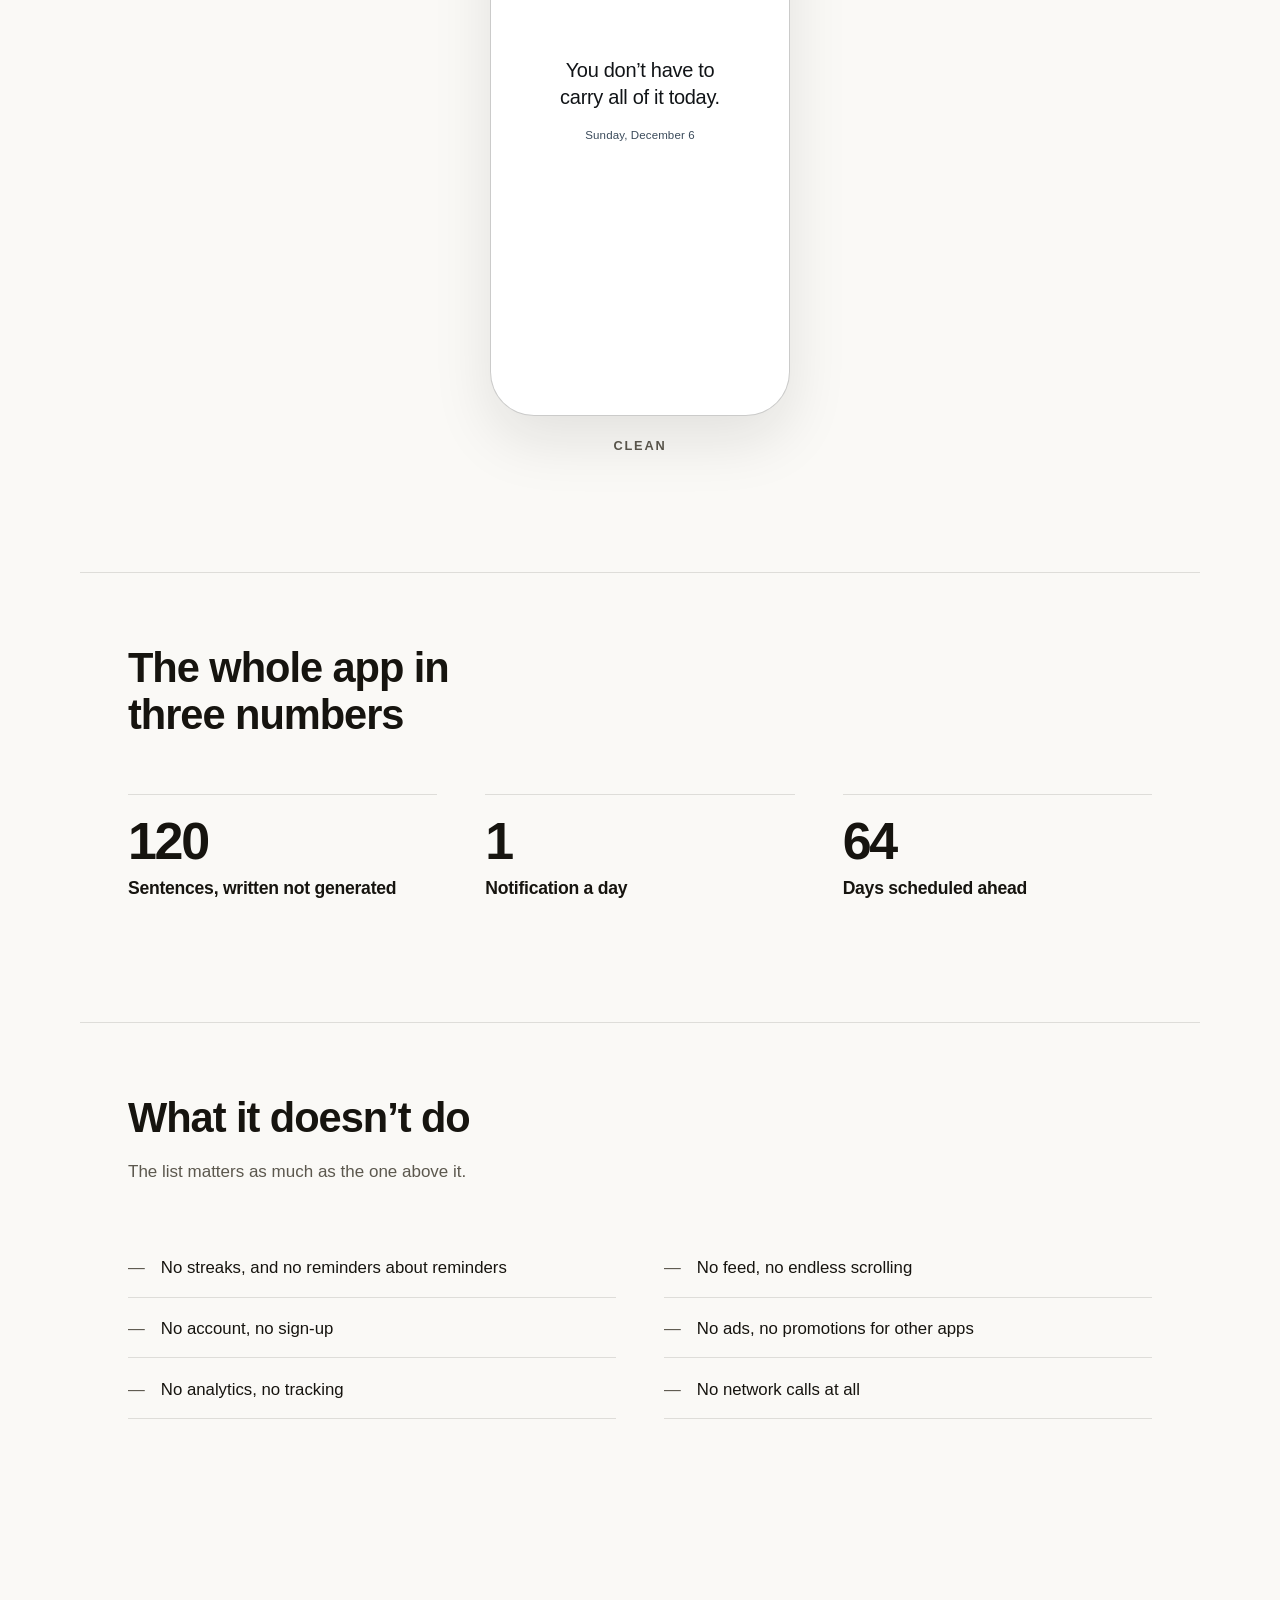
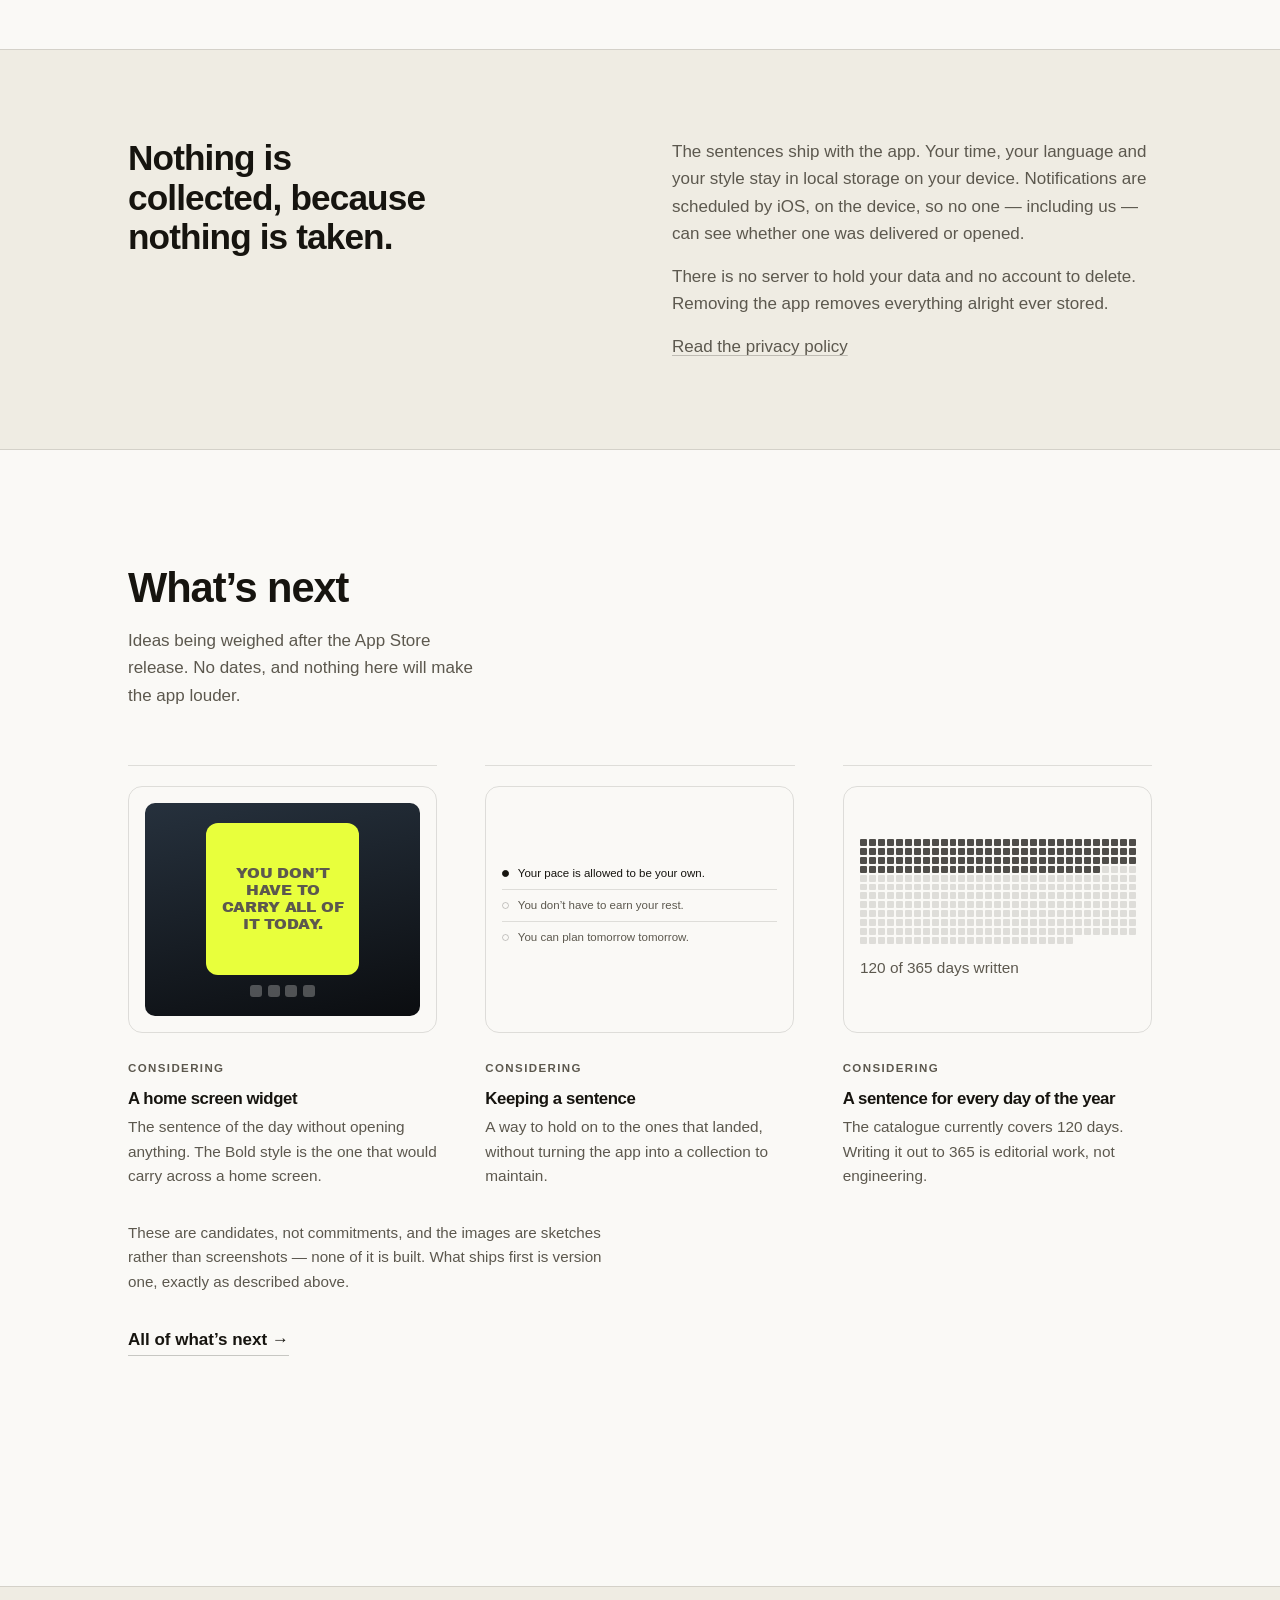
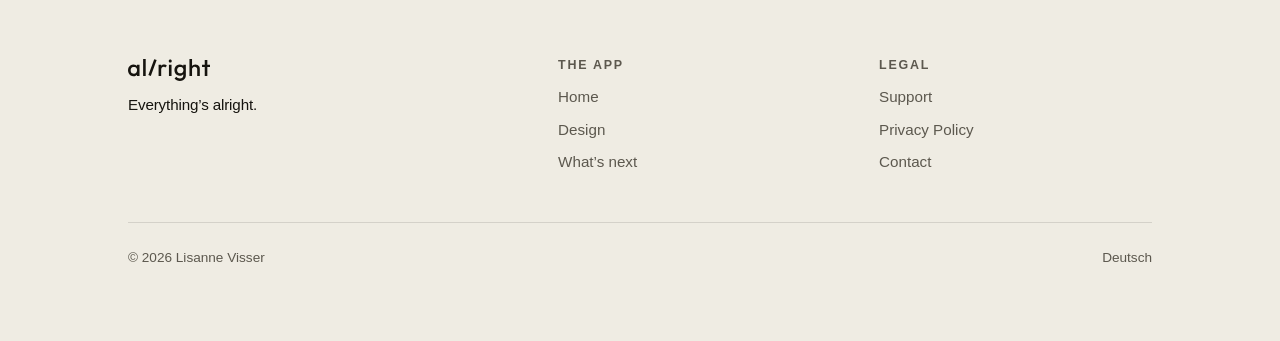
==== commit 204d1263: "Stile rotieren von selbst, Skizzen bei Was kommt, Zahnrad raus Sechs Aenderungen auf Lisannes Wunsch" ====
--- a/index.html
+++ b/index.html
@@ -44,8 +44,7 @@
       <h1>One affirmation a day.</h1>
       <p class="lede">One quiet notification at the hour you pick. Then nothing
         until tomorrow.</p>
-      <p class="status"><strong>Coming to the App Store.</strong> Version one is
-        finished and in testing.</p>
+      <button class="status-button" type="button" disabled>Coming to the App Store</button>
     </div>
     <div>
       <div class="device">
@@ -126,90 +125,43 @@
   <div class="wrap rule-top">
     <div class="section-head">
       <h2>Three ways to set the same sentence</h2>
-      <p>One catalogue, three typographic settings. Switch whenever the mood
-        changes &mdash; the sentence of the day stays the same.</p>
-    </div>
-    <div class="styles-layout">
-      <div class="style-tabs" role="tablist" aria-label="Design styles" data-style-tabs>
-        <button class="style-tab" type="button" role="tab" id="tab-clean"
-          aria-controls="panel-clean" data-screen="screen-clean" aria-selected="true">Clean</button>
-        <button class="style-tab" type="button" role="tab" id="tab-editorial"
-          aria-controls="panel-editorial" data-screen="screen-editorial" aria-selected="false">Editorial</button>
-        <button class="style-tab" type="button" role="tab" id="tab-bold"
-          aria-controls="panel-bold" data-screen="screen-bold" aria-selected="false">Bold</button>
-      </div>
-
-      <div class="style-preview">
-        <div class="device" id="screen-clean">
+      <p>One catalogue, three typographic settings &mdash; the sentence of the
+        day stays the same.</p>
+    </div>
+    <div class="style-stage" data-style-stage data-interval="4500">
+      <figure class="style-shot">
+        <div class="device">
       <div class="device-screen screen-clean">
-        <div class="screen-top"><svg class="gear" viewBox="0 0 24 24" aria-hidden="true"><path d="M12 8a4 4 0 100 8 4 4 0 000-8zm0 6.2A2.2 2.2 0 1112 9.8a2.2 2.2 0 010 4.4z"/><path d="M20.3 13.1l-1.6-.9a6.9 6.9 0 000-2.4l1.6-.9a.8.8 0 00.3-1.1l-1.6-2.8a.8.8 0 00-1.1-.3l-1.6.9a7 7 0 00-2-1.2V2.6a.8.8 0 00-.8-.8h-3.2a.8.8 0 00-.8.8v1.8a7 7 0 00-2 1.2l-1.6-.9a.8.8 0 00-1.1.3L3.2 7.8a.8.8 0 00.3 1.1l1.6.9a6.9 6.9 0 000 2.4l-1.6.9a.8.8 0 00-.3 1.1l1.6 2.8a.8.8 0 001.1.3l1.6-.9a7 7 0 002 1.2v1.8c0 .4.4.8.8.8h3.2c.4 0 .8-.4.8-.8v-1.8a7 7 0 002-1.2l1.6.9a.8.8 0 001.1-.3l1.6-2.8a.8.8 0 00-.3-1.1z" opacity=".55"/></svg></div>
         <div class="screen-body">
-          <p class="screen-sentence" data-card-sentence>You don&#8217;t have to carry all of it today.</p>
+          <p class="screen-sentence">You don&#8217;t have to carry all of it today.</p>
           <p class="screen-date" data-today>Wednesday, August 5</p>
         </div>
       </div>
     </div>
-        <div class="device" id="screen-editorial" hidden>
+        <figcaption>Clean</figcaption>
+      </figure>
+      <figure class="style-shot">
+        <div class="device">
       <div class="device-screen screen-editorial">
-        <div class="screen-top"><svg class="gear" viewBox="0 0 24 24" aria-hidden="true"><path d="M12 8a4 4 0 100 8 4 4 0 000-8zm0 6.2A2.2 2.2 0 1112 9.8a2.2 2.2 0 010 4.4z"/><path d="M20.3 13.1l-1.6-.9a6.9 6.9 0 000-2.4l1.6-.9a.8.8 0 00.3-1.1l-1.6-2.8a.8.8 0 00-1.1-.3l-1.6.9a7 7 0 00-2-1.2V2.6a.8.8 0 00-.8-.8h-3.2a.8.8 0 00-.8.8v1.8a7 7 0 00-2 1.2l-1.6-.9a.8.8 0 00-1.1.3L3.2 7.8a.8.8 0 00.3 1.1l1.6.9a6.9 6.9 0 000 2.4l-1.6.9a.8.8 0 00-.3 1.1l1.6 2.8a.8.8 0 001.1.3l1.6-.9a7 7 0 002 1.2v1.8c0 .4.4.8.8.8h3.2c.4 0 .8-.4.8-.8v-1.8a7 7 0 002-1.2l1.6.9a.8.8 0 001.1-.3l1.6-2.8a.8.8 0 00-.3-1.1z" opacity=".55"/></svg></div>
         <div class="screen-body">
-          <p class="screen-sentence" data-card-sentence><span class="initial" aria-hidden="true">Y</span><span class="visually-hidden">Y</span>ou don&#8217;t have to carry all of it today.</p>
+          <p class="screen-sentence"><span class="initial" aria-hidden="true">Y</span><span class="visually-hidden">Y</span>ou don&#8217;t have to carry all of it today.</p>
           <p class="screen-date" data-today>Wednesday, August 5</p>
         </div>
       </div>
     </div>
-        <div class="device" id="screen-bold" hidden>
+        <figcaption>Editorial</figcaption>
+      </figure>
+      <figure class="style-shot">
+        <div class="device">
       <div class="device-screen screen-bold">
-        <div class="screen-top"><svg class="gear" viewBox="0 0 24 24" aria-hidden="true"><path d="M12 8a4 4 0 100 8 4 4 0 000-8zm0 6.2A2.2 2.2 0 1112 9.8a2.2 2.2 0 010 4.4z"/><path d="M20.3 13.1l-1.6-.9a6.9 6.9 0 000-2.4l1.6-.9a.8.8 0 00.3-1.1l-1.6-2.8a.8.8 0 00-1.1-.3l-1.6.9a7 7 0 00-2-1.2V2.6a.8.8 0 00-.8-.8h-3.2a.8.8 0 00-.8.8v1.8a7 7 0 00-2 1.2l-1.6-.9a.8.8 0 00-1.1.3L3.2 7.8a.8.8 0 00.3 1.1l1.6.9a6.9 6.9 0 000 2.4l-1.6.9a.8.8 0 00-.3 1.1l1.6 2.8a.8.8 0 001.1.3l1.6-.9a7 7 0 002 1.2v1.8c0 .4.4.8.8.8h3.2c.4 0 .8-.4.8-.8v-1.8a7 7 0 002-1.2l1.6.9a.8.8 0 001.1-.3l1.6-2.8a.8.8 0 00-.3-1.1z" opacity=".55"/></svg></div>
         <div class="screen-body">
-          <div class="slab"><p class="screen-sentence" data-card-sentence>You don&#8217;t have to carry all of it today.</p></div>
+          <div class="slab"><p class="screen-sentence">You don&#8217;t have to carry all of it today.</p></div>
           <p class="screen-date" data-today>Wednesday, August 5</p>
         </div>
       </div>
     </div>
-      </div>
-
-      <div class="style-panels">
-        <div class="style-panel" id="panel-clean" role="tabpanel" aria-labelledby="tab-clean">
-          <h3>Clean</h3>
-          <p>The default. System type on paper white, centred, nothing else on
-            the screen. The setting that gets out of the way of the sentence.</p>
-          <dl>
-            <dt>Type</dt><dd>San Francisco, the system typeface</dd>
-            <dt>Paper</dt><dd>White, ink near-black</dd>
-            <dt>For</dt><dd>Every day, without a decision to make</dd>
-          </dl>
-        </div>
-
-        <div class="style-panel" id="panel-editorial" role="tabpanel" aria-labelledby="tab-editorial">
-          <h3>Editorial</h3>
-          <p>A serif on ivory with a raised initial in ultramarine that the first
-            lines set around. Cold blue against warm paper is the oldest contrast
-            in book design, and it reads as printed rather than as decorated.</p>
-          <dl>
-            <dt>Type</dt><dd>New York, Apple&#8217;s own serif</dd>
-            <dt>Paper</dt><dd>Ivory, accent ultramarine</dd>
-            <dt>For</dt><dd>Reading a sentence like a page</dd>
-          </dl>
-        </div>
-
-        <div class="style-panel" id="panel-bold" role="tabpanel" aria-labelledby="tab-bold">
-          <h3>Bold</h3>
-          <p>The sentence as a poster: capitals in Archivo Black on a slab with a
-            hard border and a hard offset shadow, on acid yellow. Dark mode
-            doesn&#8217;t invert it &mdash; acid becomes the slab, because black
-            on black would erase the style.</p>
-          <dl>
-            <dt>Type</dt><dd>Archivo Black, set in capitals</dd>
-            <dt>Paper</dt><dd>Acid on white, shadow hard</dd>
-            <dt>For</dt><dd>Days that need saying out loud</dd>
-          </dl>
-        </div>
-
-        <p class="note">Each style has its own dark version, drawn rather than
-          inverted, and all three scale with Dynamic Type up to the
-          accessibility sizes. The sentence stays on one screen at every size.</p>
-      </div>
+        <figcaption>Bold</figcaption>
+      </figure>
     </div>
   </div>
 </section>
@@ -223,23 +175,14 @@
       <div class="feature">
         <span class="metric">120</span>
         <h3>Sentences, written not generated</h3>
-        <p>A curated set in positive language: nothing to fight, nothing to
-          beat. The catalogue runs 120 days without repeating, so a sentence
-          comes back after about four months.</p>
       </div>
       <div class="feature">
         <span class="metric">1</span>
         <h3>Notification a day</h3>
-        <p>At the hour you choose. The same sentence for everyone on the same
-          day, decided by the date rather than by an algorithm &mdash; so
-          opening the app twice never produces a different one.</p>
       </div>
       <div class="feature">
         <span class="metric">64</span>
         <h3>Days scheduled ahead</h3>
-        <p>Your sentence still arrives if you don&#8217;t open the app for
-          weeks. When the buffer runs low, the app says so instead of going
-          quiet.</p>
       </div>
     </div>
   </div>
@@ -286,26 +229,54 @@
     </div>
     <div class="cards">
       <div class="card-quiet">
+        <figure class="sketch sketch-widget">
+        <div class="sketch-frame" role="img" aria-label="Sketch: a home screen widget showing the day&#8217;s sentence in the Bold style">
+          <div class="widget-wall">
+            <div class="widget-tile">
+              <p class="widget-sentence">You don&#8217;t have to carry all of it today.</p>
+            </div>
+            <div class="widget-dock" aria-hidden="true">
+              <span></span><span></span><span></span><span></span>
+            </div>
+          </div>
+        </div>
+      </figure>
         <span class="tag">Considering</span>
         <h3>A home screen widget</h3>
         <p>The sentence of the day without opening anything. The Bold style is
           the one that would carry across a home screen.</p>
       </div>
       <div class="card-quiet">
+        <figure class="sketch sketch-keep">
+        <div class="sketch-frame" role="img" aria-label="Sketch: a short list of kept sentences, the newest one marked">
+          <ul class="keep-list">
+              <li class="is-new"><span class="keep-mark" aria-hidden="true"></span>Your pace is allowed to be your own.</li>
+              <li><span class="keep-mark" aria-hidden="true"></span>You don&#8217;t have to earn your rest.</li>
+              <li><span class="keep-mark" aria-hidden="true"></span>You can plan tomorrow tomorrow.</li>
+          </ul>
+        </div>
+      </figure>
         <span class="tag">Considering</span>
         <h3>Keeping a sentence</h3>
         <p>A way to hold on to the ones that landed, without turning the app
           into a collection to maintain.</p>
       </div>
       <div class="card-quiet">
+        <figure class="sketch sketch-year">
+        <div class="sketch-frame" role="img" aria-label="Sketch: 365 squares, one per day of the year, 120 of them filled">
+          <div class="year-grid" aria-hidden="true"><i class="on"></i><i class="on"></i><i class="on"></i><i class="on"></i><i class="on"></i><i class="on"></i><i class="on"></i><i class="on"></i><i class="on"></i><i class="on"></i><i class="on"></i><i class="on"></i><i class="on"></i><i class="on"></i><i class="on"></i><i class="on"></i><i class="on"></i><i class="on"></i><i class="on"></i><i class="on"></i><i class="on"></i><i class="on"></i><i class="on"></i><i class="on"></i><i class="on"></i><i class="on"></i><i class="on"></i><i class="on"></i><i class="on"></i><i class="on"></i><i class="on"></i><i class="on"></i><i class="on"></i><i class="on"></i><i class="on"></i><i class="on"></i><i class="on"></i><i class="on"></i><i class="on"></i><i class="on"></i><i class="on"></i><i class="on"></i><i class="on"></i><i class="on"></i><i class="on"></i><i class="on"></i><i class="on"></i><i class="on"></i><i class="on"></i><i class="on"></i><i class="on"></i><i class="on"></i><i class="on"></i><i class="on"></i><i class="on"></i><i class="on"></i><i class="on"></i><i class="on"></i><i class="on"></i><i class="on"></i><i class="on"></i><i class="on"></i><i class="on"></i><i class="on"></i><i class="on"></i><i class="on"></i><i class="on"></i><i class="on"></i><i class="on"></i><i class="on"></i><i class="on"></i><i class="on"></i><i class="on"></i><i class="on"></i><i class="on"></i><i class="on"></i><i class="on"></i><i class="on"></i><i class="on"></i><i class="on"></i><i class="on"></i><i class="on"></i><i class="on"></i><i class="on"></i><i class="on"></i><i class="on"></i><i class="on"></i><i class="on"></i><i class="on"></i><i class="on"></i><i class="on"></i><i class="on"></i><i class="on"></i><i class="on"></i><i class="on"></i><i class="on"></i><i class="on"></i><i class="on"></i><i class="on"></i><i class="on"></i><i class="on"></i><i class="on"></i><i class="on"></i><i class="on"></i><i class="on"></i><i class="on"></i><i class="on"></i><i class="on"></i><i class="on"></i><i class="on"></i><i class="on"></i><i class="on"></i><i class="on"></i><i class="on"></i><i class="on"></i><i class="on"></i><i class="on"></i><i class="on"></i><i class="on"></i><i class="on"></i><i class="off"></i><i class="off"></i><i class="off"></i><i class="off"></i><i class="off"></i><i class="off"></i><i class="off"></i><i class="off"></i><i class="off"></i><i class="off"></i><i class="off"></i><i class="off"></i><i class="off"></i><i class="off"></i><i class="off"></i><i class="off"></i><i class="off"></i><i class="off"></i><i class="off"></i><i class="off"></i><i class="off"></i><i class="off"></i><i class="off"></i><i class="off"></i><i class="off"></i><i class="off"></i><i class="off"></i><i class="off"></i><i class="off"></i><i class="off"></i><i class="off"></i><i class="off"></i><i class="off"></i><i class="off"></i><i class="off"></i><i class="off"></i><i class="off"></i><i class="off"></i><i class="off"></i><i class="off"></i><i class="off"></i><i class="off"></i><i class="off"></i><i class="off"></i><i class="off"></i><i class="off"></i><i class="off"></i><i class="off"></i><i class="off"></i><i class="off"></i><i class="off"></i><i class="off"></i><i class="off"></i><i class="off"></i><i class="off"></i><i class="off"></i><i class="off"></i><i class="off"></i><i class="off"></i><i class="off"></i><i class="off"></i><i class="off"></i><i class="off"></i><i class="off"></i><i class="off"></i><i class="off"></i><i class="off"></i><i class="off"></i><i class="off"></i><i class="off"></i><i class="off"></i><i class="off"></i><i class="off"></i><i class="off"></i><i class="off"></i><i class="off"></i><i class="off"></i><i class="off"></i><i class="off"></i><i class="off"></i><i class="off"></i><i class="off"></i><i class="off"></i><i class="off"></i><i class="off"></i><i class="off"></i><i class="off"></i><i class="off"></i><i class="off"></i><i class="off"></i><i class="off"></i><i class="off"></i><i class="off"></i><i class="off"></i><i class="off"></i><i class="off"></i><i class="off"></i><i class="off"></i><i class="off"></i><i class="off"></i><i class="off"></i><i class="off"></i><i class="off"></i><i class="off"></i><i class="off"></i><i class="off"></i><i class="off"></i><i class="off"></i><i class="off"></i><i class="off"></i><i class="off"></i><i class="off"></i><i class="off"></i><i class="off"></i><i class="off"></i><i class="off"></i><i class="off"></i><i class="off"></i><i class="off"></i><i class="off"></i><i class="off"></i><i class="off"></i><i class="off"></i><i class="off"></i><i class="off"></i><i class="off"></i><i class="off"></i><i class="off"></i><i class="off"></i><i class="off"></i><i class="off"></i><i class="off"></i><i class="off"></i><i class="off"></i><i class="off"></i><i class="off"></i><i class="off"></i><i class="off"></i><i class="off"></i><i class="off"></i><i class="off"></i><i class="off"></i><i class="off"></i><i class="off"></i><i class="off"></i><i class="off"></i><i class="off"></i><i class="off"></i><i class="off"></i><i class="off"></i><i class="off"></i><i class="off"></i><i class="off"></i><i class="off"></i><i class="off"></i><i class="off"></i><i class="off"></i><i class="off"></i><i class="off"></i><i class="off"></i><i class="off"></i><i class="off"></i><i class="off"></i><i class="off"></i><i class="off"></i><i class="off"></i><i class="off"></i><i class="off"></i><i class="off"></i><i class="off"></i><i class="off"></i><i class="off"></i><i class="off"></i><i class="off"></i><i class="off"></i><i class="off"></i><i class="off"></i><i class="off"></i><i class="off"></i><i class="off"></i><i class="off"></i><i class="off"></i><i class="off"></i><i class="off"></i><i class="off"></i><i class="off"></i><i class="off"></i><i class="off"></i><i class="off"></i><i class="off"></i><i class="off"></i><i class="off"></i><i class="off"></i><i class="off"></i><i class="off"></i><i class="off"></i><i class="off"></i><i class="off"></i><i class="off"></i><i class="off"></i><i class="off"></i><i class="off"></i><i class="off"></i><i class="off"></i><i class="off"></i><i class="off"></i><i class="off"></i><i class="off"></i><i class="off"></i><i class="off"></i><i class="off"></i><i class="off"></i><i class="off"></i><i class="off"></i><i class="off"></i><i class="off"></i><i class="off"></i><i class="off"></i><i class="off"></i><i class="off"></i><i class="off"></i><i class="off"></i><i class="off"></i><i class="off"></i><i class="off"></i><i class="off"></i><i class="off"></i><i class="off"></i><i class="off"></i><i class="off"></i><i class="off"></i><i class="off"></i><i class="off"></i><i class="off"></i><i class="off"></i><i class="off"></i><i class="off"></i><i class="off"></i><i class="off"></i><i class="off"></i><i class="off"></i><i class="off"></i><i class="off"></i><i class="off"></i><i class="off"></i></div>
+          <p class="year-caption">120 of 365 days written</p>
+        </div>
+      </figure>
         <span class="tag">Considering</span>
         <h3>A sentence for every day of the year</h3>
         <p>The catalogue currently covers 120 days. Writing it out to 365 is
           editorial work, not engineering.</p>
       </div>
     </div>
-    <p class="note">These are candidates, not commitments. What ships first is
-      version one, exactly as described above.</p>
+    <p class="note">These are candidates, not commitments, and the images are
+      sketches rather than screenshots &mdash; none of it is built. What ships
+      first is version one, exactly as described above.</p>
     <a class="link-more" href="whats-next/">All of what&#8217;s next &rarr;</a>
   </div>
 </section>
@@ -342,7 +313,7 @@
         <ul>
           <li><a href="support/">Support</a></li>
           <li><a href="privacy/">Privacy Policy</a></li>
-          <li><a href="mailto:alrightapp@icloud.com">alrightapp@icloud.com</a></li>
+          <li><a href="mailto:alrightapp@icloud.com" title="alrightapp@icloud.com">Contact</a></li>
         </ul>
       </div>
     </div>
--- a/assets/site.css
+++ b/assets/site.css
@@ -274,18 +274,33 @@
 }
 .hero .lede { margin-bottom: 2rem; }
 
-/* The most important sentence on the page is that you cannot have it yet.
-   It is set as type, not as a badge: a pill would dress the one honest
-   caveat up as decoration. */
-.status {
-  margin: 2.5rem 0 0;
-  padding-top: 1.25rem;
-  border-top: 1px solid var(--rule);
-  max-width: 40ch;
-  font-size: 0.95rem;
-  color: var(--muted);
-}
-.status strong { color: var(--ink); font-weight: 600; }
+/* The download button, standing where it will stand — switched off, because
+   there is nothing to download yet. Disabled on purpose: it is a state, not a
+   control, so it stays out of the tab order rather than offering a dead stop. */
+.status-button {
+  margin-top: 2.5rem;
+  display: inline-flex;
+  align-items: center;
+  gap: 0.65rem;
+  font: inherit;
+  font-size: 1rem;
+  font-weight: 600;
+  letter-spacing: -0.01em;
+  padding: 0.9rem 1.6rem;
+  border-radius: 999px;
+  border: 1px solid var(--rule-strong);
+  background: none;
+  color: var(--muted);
+  cursor: not-allowed;
+}
+.status-button::before {
+  content: "";
+  width: 8px;
+  height: 8px;
+  border-radius: 50%;
+  background: currentColor;
+  opacity: 0.5;
+}
 
 /* Pull quote: the one loud line on the page */
 .statement { padding-block: var(--gap-section); }
@@ -437,17 +452,6 @@
   flex-direction: column;
   background: var(--clean-paper);
   color: var(--clean-ink);
-}
-.screen-top {
-  display: flex;
-  justify-content: flex-end;
-  padding: 1.1rem 1.1rem 0;
-}
-.gear {
-  width: 18px;
-  height: 18px;
-  opacity: 0.55;
-  fill: currentColor;
 }
 .screen-body {
   flex: 1;
@@ -553,65 +557,36 @@
 
 /* ------------------------------------------------------- 6. The three styles */
 
-/* On a phone the switch has to sit right above the thing it switches, or you
-   tap a tab and the result is a screen and a half further down. Hence three
-   siblings and an explicit order, rather than a column of copy in between. */
-.styles-layout {
-  display: grid;
-  gap: 2rem;
-  align-items: start;
-  grid-template-areas: "tabs" "preview" "panels";
-}
-@media (min-width: 900px) {
-  .styles-layout {
-    grid-template-columns: 1fr 1fr;
-    grid-template-areas: "tabs preview" "panels preview";
-    /* The phone spans both rows and is taller than the copy. Without this the
-       browser hands the slack to row one and the switch drifts away from the
-       text it belongs to. */
-    grid-template-rows: auto 1fr;
-    gap: 1.5rem 4rem;
-  }
-}
-.style-tabs { grid-area: tabs; }
-.style-preview { grid-area: preview; }
-.style-panels { grid-area: panels; }
-
-.style-tabs {
+/* One stage, three settings, no controls: the phone changes on its own every
+   few seconds and says which style it is currently wearing. Without
+   JavaScript, and for anyone who asked their system for less motion, all
+   three simply stand next to each other and nothing moves. */
+.style-stage {
   display: flex;
   flex-wrap: wrap;
-  gap: 0.5rem;
-}
-.style-tab {
-  font: inherit;
-  font-size: 0.95rem;
-  font-weight: 600;
-  letter-spacing: 0.02em;
-  padding: 0.5rem 1.1rem;
-  border-radius: 999px;
-  border: 1px solid var(--rule-strong);
-  background: none;
-  color: var(--muted);
-  cursor: pointer;
-}
-.style-tab[aria-selected="true"] {
-  background: var(--ink);
-  border-color: var(--ink);
-  color: var(--bg);
-}
-.style-panel h3 { font-size: 1.25rem; margin: 0 0 0.6rem; }
-.style-panel p { margin: 0 0 1rem; color: var(--muted); max-width: 46ch; }
-.style-panel dl {
-  margin: 1.5rem 0 0;
-  display: grid;
-  grid-template-columns: auto 1fr;
-  gap: 0.5rem 1.5rem;
-  font-size: 0.92rem;
-}
-.style-panel dt { color: var(--muted); }
-.style-panel dd { margin: 0; }
-/* Without JS every panel is simply visible, one after another. */
-.js .style-panel[hidden] { display: none; }
+  justify-content: center;
+  gap: clamp(2rem, 5vw, 3.5rem);
+}
+.style-shot { margin: 0; }
+.style-shot figcaption {
+  margin-top: 1.25rem;
+  text-align: center;
+  font-size: 0.8rem;
+  font-weight: 600;
+  letter-spacing: 0.14em;
+  text-transform: uppercase;
+  color: var(--muted);
+}
+.js .style-shot[hidden] { display: none; }
+/* Only the incoming phone fades, and only when motion is welcome. */
+.js .style-shot { animation: style-in 600ms ease-out both; }
+@keyframes style-in {
+  from { opacity: 0; }
+  to { opacity: 1; }
+}
+@media (prefers-reduced-motion: reduce) {
+  .js .style-shot { animation: none; }
+}
 
 /* Clean: paper, system type, centred. The default. */
 .screen-clean { background: var(--clean-paper); color: var(--clean-ink); }
@@ -712,6 +687,125 @@
 
 /* --------------------------------------------------------------- 8. Utilities */
 
+/* ---------------------------------------------- 7b. Sketches of what's next
+
+   Nothing on this list is built, so none of it can be screenshotted. These are
+   drawn diagrams of the idea — deliberately flatter and plainer than the
+   mockups of the real app, so the two can never be confused. */
+
+/* Capped, so the sketch keeps the same proportions in a narrow card and in a
+   700-pixel reading column instead of blowing up into an empty box. */
+.sketch { margin: 0 0 1.25rem; max-width: 380px; }
+.sketch-frame {
+  container-type: inline-size;
+  border: 1px solid var(--rule);
+  border-radius: 14px;
+  aspect-ratio: 5 / 4;
+  padding: 1rem;
+  display: flex;
+  flex-direction: column;
+  justify-content: center;
+  overflow: hidden;
+}
+
+/* Widget: the Bold poster on a home screen, at the size it would really be. */
+.widget-wall {
+  height: 100%;
+  border-radius: 10px;
+  background: linear-gradient(168deg, #26313d, #0b0d10);
+  display: flex;
+  flex-direction: column;
+  align-items: center;
+  justify-content: center;
+  gap: 0.6rem;
+  padding: 0.9rem;
+}
+.widget-tile {
+  width: 62%;
+  aspect-ratio: 1;
+  background: #e8ff3c;
+  border-radius: 12px;
+  display: flex;
+  align-items: center;
+  justify-content: center;
+  padding: 0.5rem;
+}
+.widget-sentence {
+  margin: 0;
+  font-family: "Archivo Black", Impact, sans-serif;
+  text-transform: uppercase;
+  color: #0a0a0a;
+  font-size: 0.5rem;
+  font-size: clamp(0.44rem, 2.7cqw, 0.7rem);
+  line-height: 1.1;
+  text-align: center;
+  letter-spacing: -0.01em;
+}
+.widget-dock { display: flex; gap: 0.35rem; }
+.widget-dock span {
+  width: 12px;
+  height: 12px;
+  border-radius: 3px;
+  background: rgba(245, 245, 240, 0.28);
+}
+
+/* Keeping a sentence: a short list, the newest one marked. */
+.keep-list { list-style: none; margin: 0; padding: 0; display: grid; gap: 0.5rem; }
+.keep-list li {
+  display: flex;
+  align-items: baseline;
+  gap: 0.55rem;
+  font-size: 0.72rem;
+  line-height: 1.3;
+  color: var(--muted);
+  border-bottom: 1px solid var(--rule);
+  padding-bottom: 0.5rem;
+}
+.keep-list li:last-child { border-bottom: 0; }
+.keep-list .is-new { color: var(--ink); }
+.keep-mark {
+  flex: none;
+  width: 7px;
+  height: 7px;
+  border-radius: 50%;
+  border: 1px solid var(--rule-strong);
+}
+.keep-list .is-new .keep-mark { background: currentColor; border-color: currentColor; }
+
+/* A year of days: filled where a sentence exists, empty where one is missing. */
+.year-grid {
+  display: grid;
+  grid-template-columns: repeat(31, 1fr);
+  gap: 2px;
+  margin-bottom: 0.75rem;
+}
+.year-grid i {
+  aspect-ratio: 1;
+  border-radius: 1px;
+  background: var(--rule);
+}
+.year-grid i.on { background: var(--ink); opacity: 0.75; }
+.year-caption {
+  margin: 0;
+  font-size: 0.72rem;
+  color: var(--muted);
+  font-variant-numeric: tabular-nums;
+}
+
+/* Accent colours: a row of candidates, one of them chosen. */
+.swatch-row { display: flex; gap: 0.6rem; justify-content: center; flex-wrap: wrap; }
+.swatch {
+  width: 30px;
+  height: 30px;
+  border-radius: 50%;
+  background: var(--swatch);
+  box-shadow: inset 0 0 0 1px rgba(22, 20, 15, 0.15);
+}
+.swatch.is-picked {
+  outline: 1px solid var(--ink);
+  outline-offset: 4px;
+}
+
 .skip-link {
   position: absolute;
   left: -9999px;
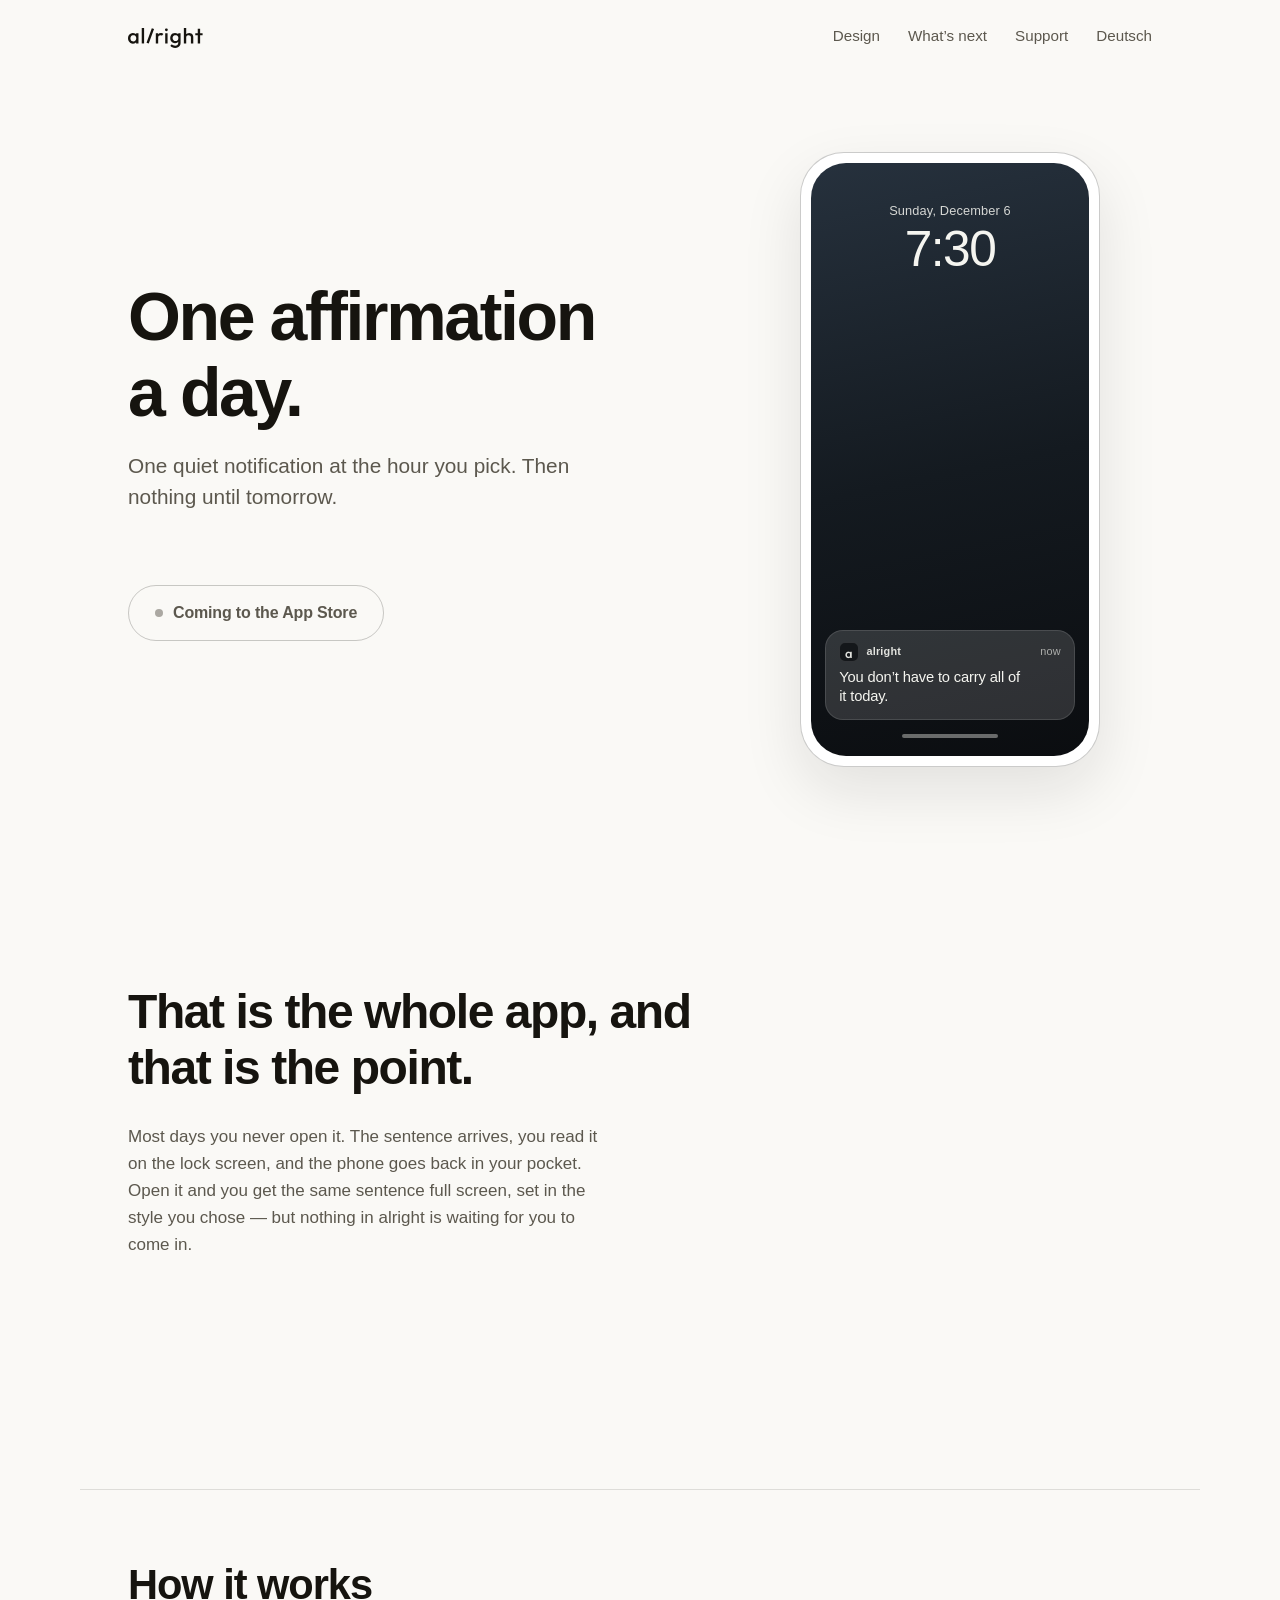
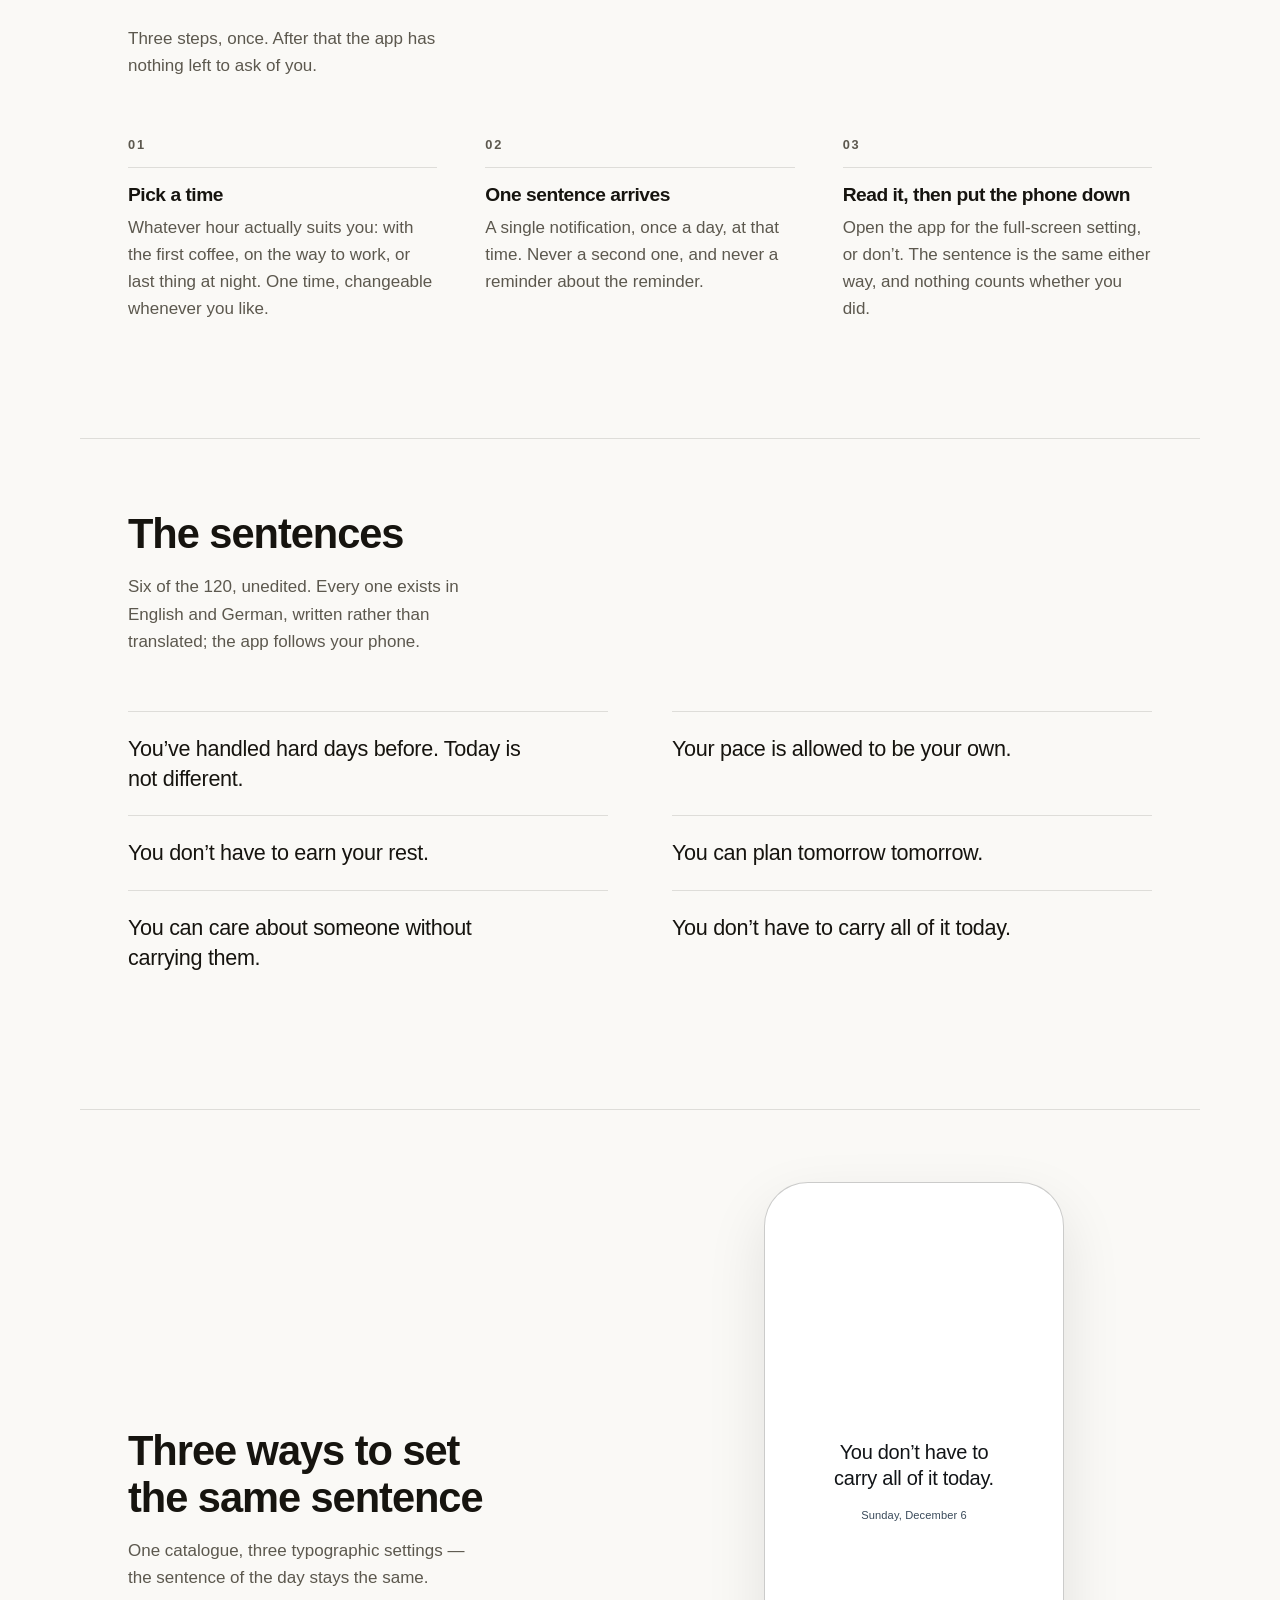
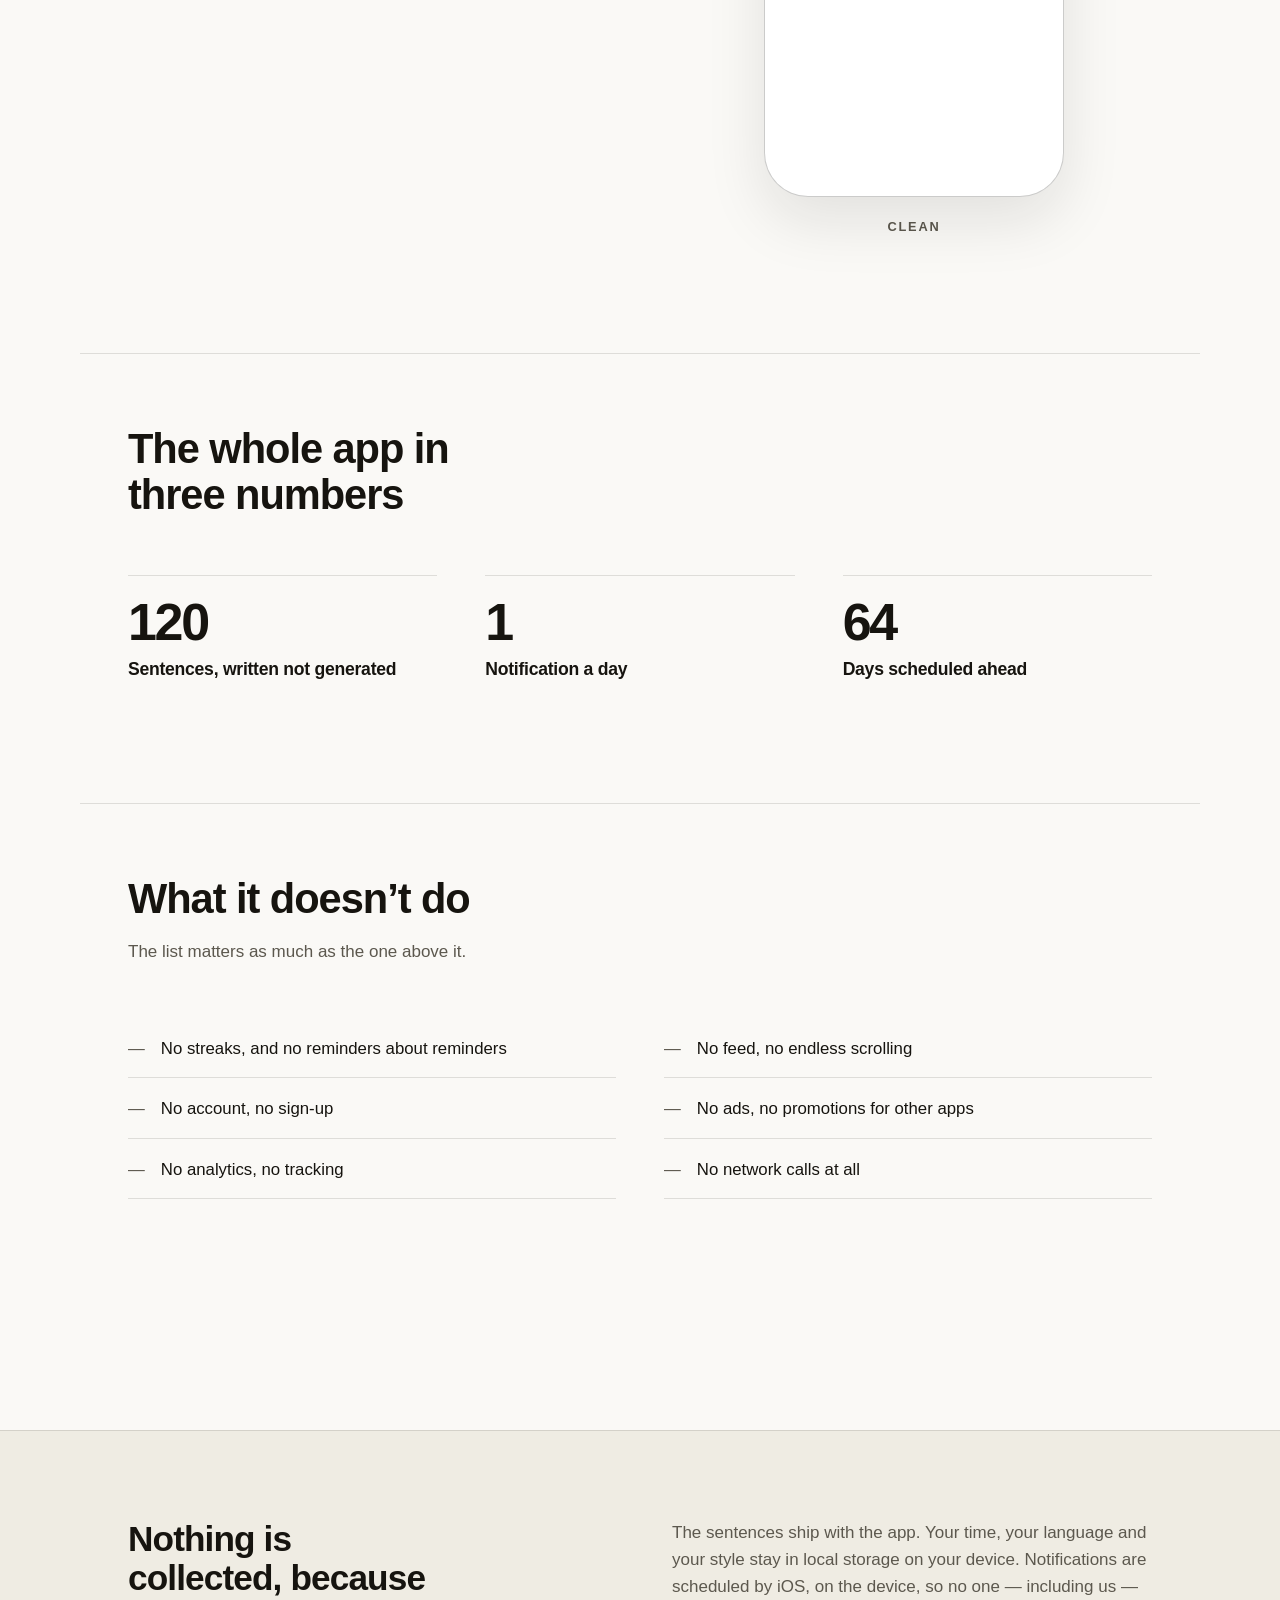
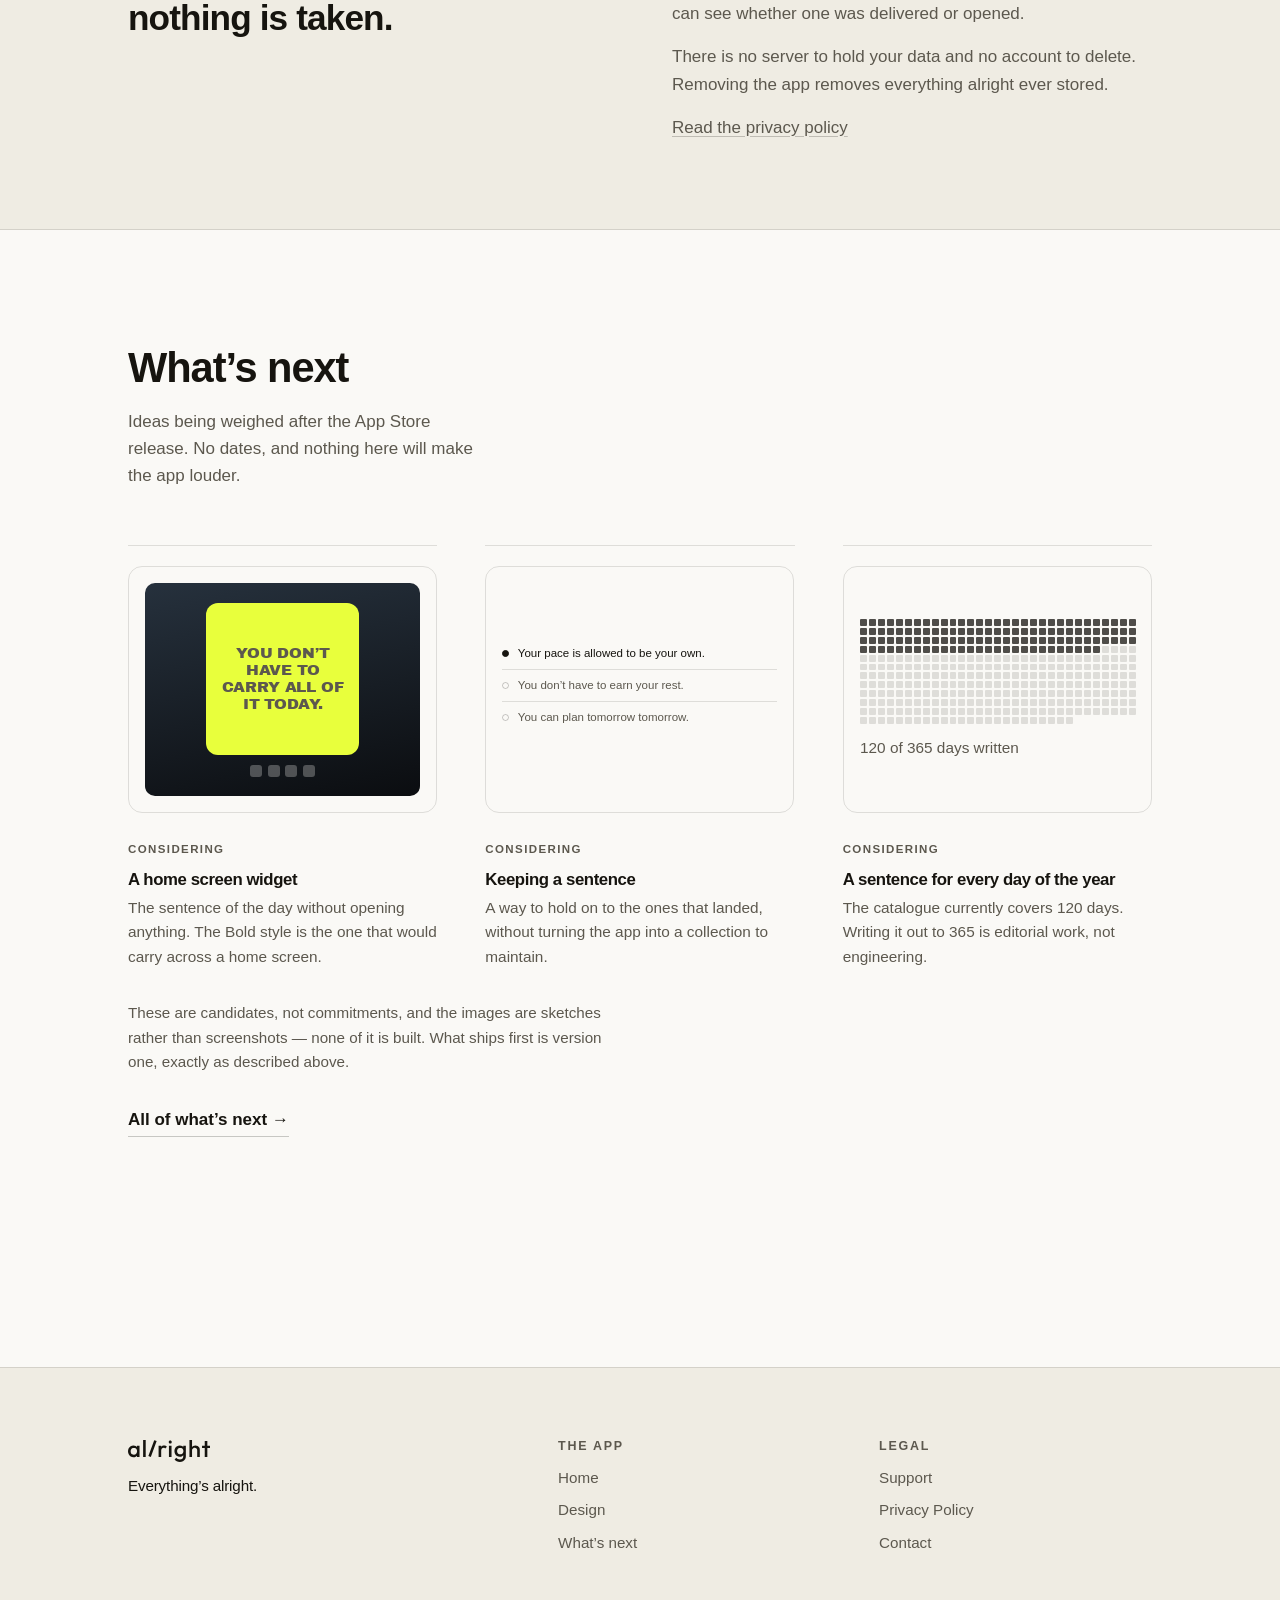
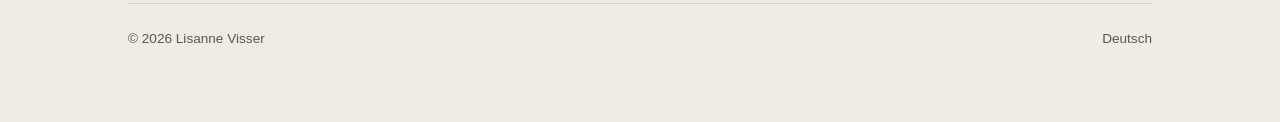
==== commit f4a1c17b: "Beide Erscheinungsbilder zeigen statt umschalten, Mockup neben den Text Kein Hell/Dunkel-Schalter im" ====
--- a/index.html
+++ b/index.html
@@ -123,14 +123,15 @@
 
 <section class="section">
   <div class="wrap rule-top">
-    <div class="section-head">
-      <h2>Three ways to set the same sentence</h2>
-      <p>One catalogue, three typographic settings &mdash; the sentence of the
-        day stays the same.</p>
-    </div>
-    <div class="style-stage" data-style-stage data-interval="4500">
-      <figure class="style-shot">
-        <div class="device">
+    <div class="styles-split">
+      <div class="section-head">
+        <h2>Three ways to set the same sentence</h2>
+        <p>One catalogue, three typographic settings &mdash; the sentence of the
+          day stays the same.</p>
+      </div>
+      <div class="style-stage" data-style-stage data-interval="4500">
+        <figure class="style-shot">
+          <div class="device">
       <div class="device-screen screen-clean">
         <div class="screen-body">
           <p class="screen-sentence">You don&#8217;t have to carry all of it today.</p>
@@ -138,10 +139,10 @@
         </div>
       </div>
     </div>
-        <figcaption>Clean</figcaption>
-      </figure>
-      <figure class="style-shot">
-        <div class="device">
+          <figcaption>Clean</figcaption>
+        </figure>
+        <figure class="style-shot">
+          <div class="device">
       <div class="device-screen screen-editorial">
         <div class="screen-body">
           <p class="screen-sentence"><span class="initial" aria-hidden="true">Y</span><span class="visually-hidden">Y</span>ou don&#8217;t have to carry all of it today.</p>
@@ -149,10 +150,10 @@
         </div>
       </div>
     </div>
-        <figcaption>Editorial</figcaption>
-      </figure>
-      <figure class="style-shot">
-        <div class="device">
+          <figcaption>Editorial</figcaption>
+        </figure>
+        <figure class="style-shot">
+          <div class="device">
       <div class="device-screen screen-bold">
         <div class="screen-body">
           <div class="slab"><p class="screen-sentence">You don&#8217;t have to carry all of it today.</p></div>
@@ -160,8 +161,9 @@
         </div>
       </div>
     </div>
-        <figcaption>Bold</figcaption>
-      </figure>
+          <figcaption>Bold</figcaption>
+        </figure>
+      </div>
     </div>
   </div>
 </section>
--- a/assets/site.css
+++ b/assets/site.css
@@ -445,6 +445,7 @@
   box-shadow: var(--shadow-soft);
 }
 .device-screen {
+  container-type: inline-size;
   height: 100%;
   border-radius: 35px;
   overflow: hidden;
@@ -459,13 +460,15 @@
   flex-direction: column;
   align-items: center;
   justify-content: center;
-  gap: 1rem;
+  gap: 5.7cqw;
   padding: 1.5rem 1.4rem 2.5rem;
+  padding: 8.6cqw 7.9cqw 14cqw;
   text-align: center;
 }
 .screen-sentence {
   margin: 0;
   font-size: clamp(1.05rem, 3.6vw, 1.25rem);
+  font-size: 7.2cqw;
   font-weight: 500;
   line-height: 1.32;
   letter-spacing: -0.015em;
@@ -474,6 +477,7 @@
 .screen-date {
   margin: 0;
   font-size: 0.72rem;
+  font-size: 4cqw;
   letter-spacing: 0.01em;
   color: var(--clean-chrome);
 }
@@ -557,6 +561,18 @@
 
 /* ------------------------------------------------------- 6. The three styles */
 
+/* Copy on one side, the phone on the other, the way the hero is built. Below
+   900px they stack, copy first. */
+.styles-split { display: grid; gap: clamp(2.5rem, 5vw, 4rem); }
+@media (min-width: 900px) {
+  .styles-split {
+    grid-template-columns: 1fr 1fr;
+    align-items: center;
+    gap: 4.5rem;
+  }
+}
+.styles-split .section-head { margin-bottom: 0; }
+
 /* One stage, three settings, no controls: the phone changes on its own every
    few seconds and says which style it is currently wearing. Without
    JavaScript, and for anyone who asked their system for less motion, all
@@ -567,7 +583,9 @@
   justify-content: center;
   gap: clamp(2rem, 5vw, 3.5rem);
 }
-.style-shot { margin: 0; }
+/* A definite width, or the flex item shrinks to its content and the phone —
+   sized in percent of it — collapses into a sliver. */
+.style-shot { margin: 0; width: min(300px, 100%); }
 .style-shot figcaption {
   margin-top: 1.25rem;
   text-align: center;
@@ -600,12 +618,13 @@
   align-items: stretch;
   justify-content: center;
   text-align: left;
-  padding-inline: 1.6rem;
+  padding-inline: 9cqw;
 }
 .screen-editorial .screen-sentence {
   font-family: ui-serif, "New York", Georgia, "Times New Roman", serif;
   font-weight: 300;
   font-size: clamp(1.05rem, 3.4vw, 1.2rem);
+  font-size: 6.9cqw;
   line-height: 1.45;
   letter-spacing: 0;
   text-wrap: pretty;
@@ -631,18 +650,19 @@
    Archivo Black in capitals. Dark mode flips ground and slab instead of
    inverting, exactly as the app does. */
 .screen-bold { background: var(--bold-ground); color: var(--bold-ink); }
-.screen-bold .screen-body { padding: 1.5rem 1.2rem 2rem; }
+.screen-bold .screen-body { padding: 8.6cqw 6.9cqw 11.5cqw; }
 .screen-bold .slab {
   background: var(--bold-slab);
-  border: 4px solid var(--bold-border);
-  box-shadow: 10px 10px 0 var(--bold-shadow);
-  padding: 1.1rem 0.9rem;
+  border: max(2px, 1.4cqw) solid var(--bold-border);
+  box-shadow: max(4px, 3.5cqw) max(4px, 3.5cqw) 0 var(--bold-shadow);
+  padding: 6.3cqw 5.2cqw;
 }
 .screen-bold .screen-sentence {
   font-family: "Archivo Black", Impact, "Haettenschweiler", sans-serif;
   font-weight: 400;
   text-transform: uppercase;
   font-size: clamp(1rem, 3.4vw, 1.2rem);
+  font-size: 6.8cqw;
   line-height: 1.06;
   letter-spacing: -0.01em;
   hyphens: auto;
@@ -652,6 +672,65 @@
   font-weight: 600;
   letter-spacing: 0.1em;
   text-transform: uppercase;
+}
+
+/* -------------------------------------------- 6b. Both schemes, side by side
+
+   The page follows the reader's system, so it shows one of the two. On the
+   design page the claim is that each style is drawn twice rather than
+   inverted, and a claim like that has to be shown: these two blocks pin the
+   app's palettes regardless of what the rest of the page is doing. */
+
+.scheme-light {
+  --clean-paper: #ffffff;
+  --clean-ink: #111417;
+  --clean-chrome: #3a4a5a;
+  --editorial-paper: #f7f4ee;
+  --editorial-ink: #1a1714;
+  --editorial-accent: #1b2fa8;
+  --bold-ground: #e8ff3c;
+  --bold-slab: #ffffff;
+  --bold-ink: #0a0a0a;
+  --bold-shadow: #0a0a0a;
+  --bold-date: #0a0a0a;
+  --bold-border: #0a0a0a;
+}
+.scheme-dark {
+  --clean-paper: #111417;
+  --clean-ink: #f5f5f0;
+  --clean-chrome: #8fa0b0;
+  --editorial-paper: #161310;
+  --editorial-ink: #f1ebe1;
+  --editorial-accent: #8fa2f5;
+  --bold-ground: #0a0a0a;
+  --bold-slab: #e8ff3c;
+  --bold-ink: #0a0a0a;
+  --bold-shadow: #ffffff;
+  --bold-date: #ffffff;
+  --bold-border: #e8ff3c;
+}
+
+.scheme-figure { margin: 2rem 0 2.5rem; }
+.scheme-row {
+  display: grid;
+  grid-template-columns: repeat(3, 1fr);
+  gap: clamp(0.75rem, 2vw, 1.5rem);
+}
+.scheme-row + .scheme-row { margin-top: clamp(0.75rem, 2vw, 1.5rem); }
+.scheme-row .device { max-width: none; border-radius: 18px; padding: 4px; }
+.scheme-row .device-screen { border-radius: 15px; }
+.scheme-figure figcaption {
+  margin-top: 1rem;
+  font-size: 0.85rem;
+  color: var(--muted);
+}
+.scheme-label {
+  margin: 0 0 0.6rem;
+  font-size: 0.72rem;
+  font-weight: 600;
+  letter-spacing: 0.14em;
+  text-transform: uppercase;
+  color: var(--muted);
 }
 
 /* ------------------------------------------------------------ 7. Prose pages */
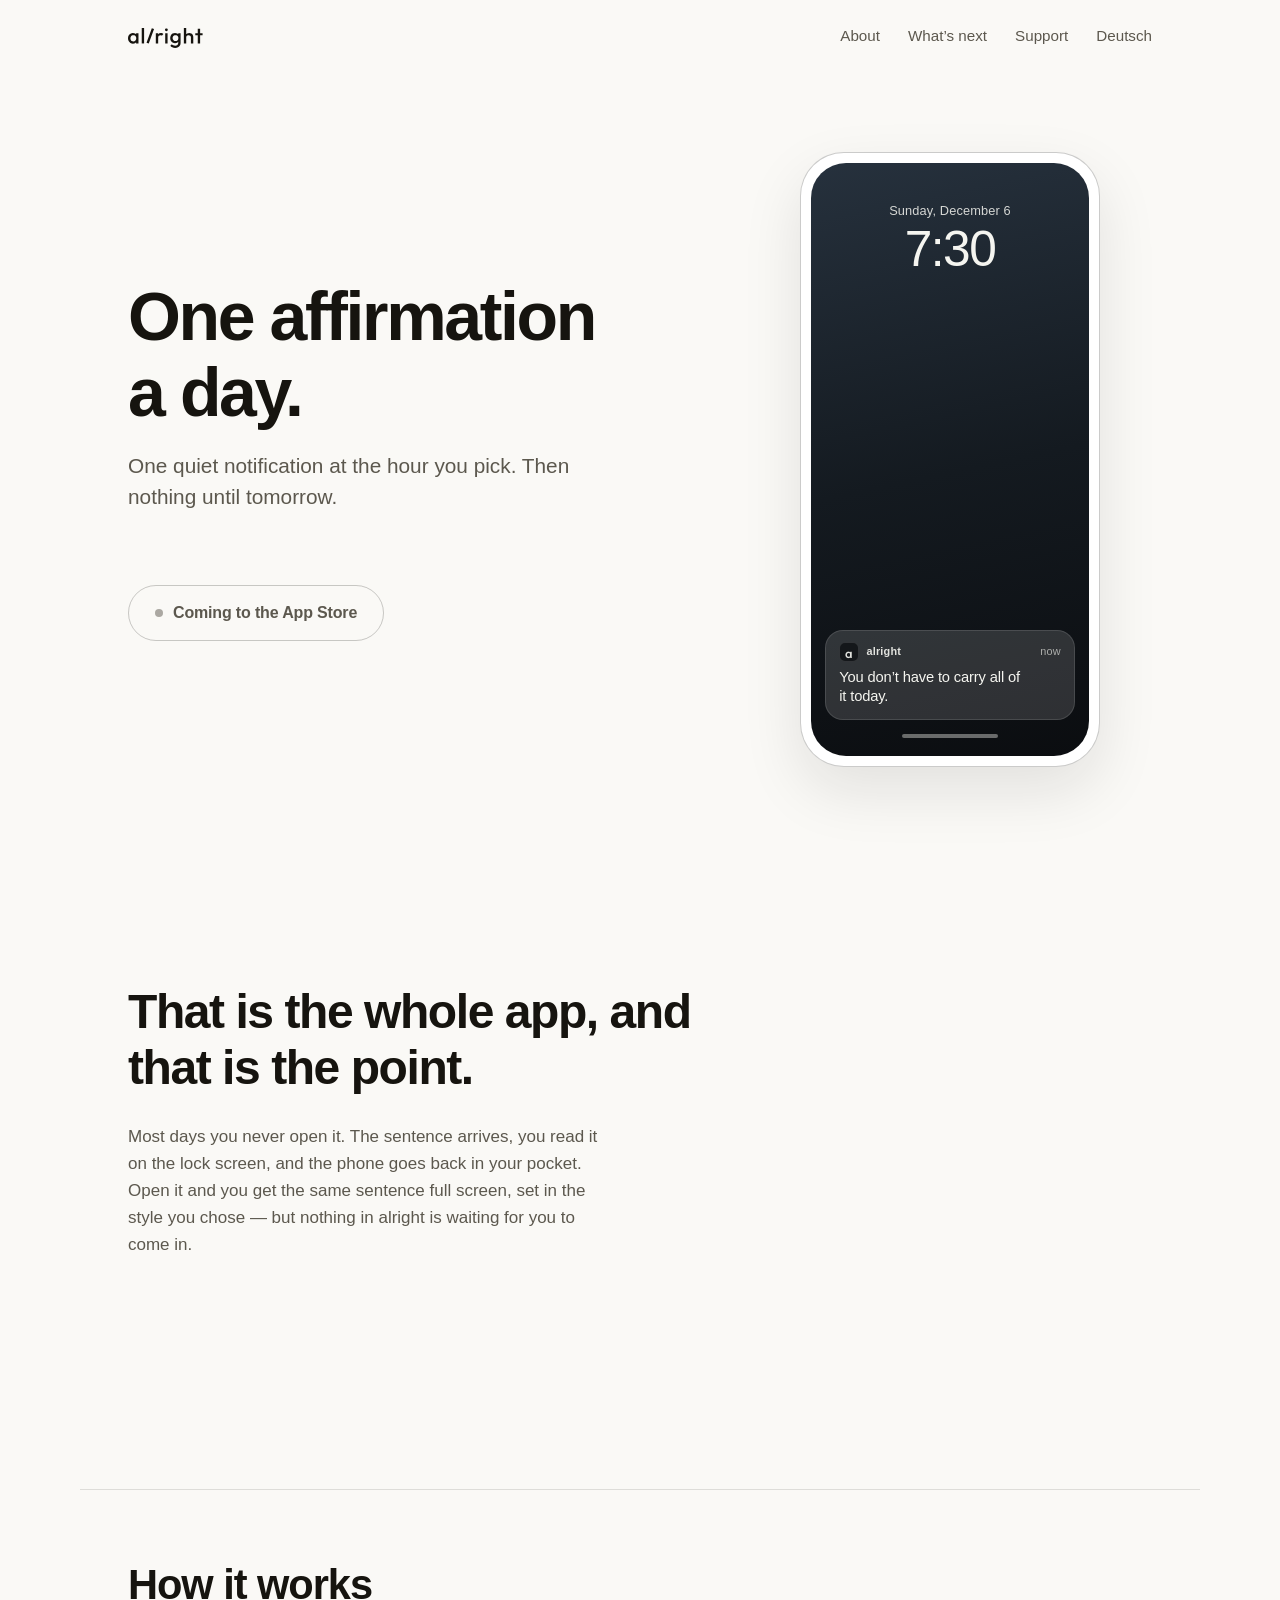
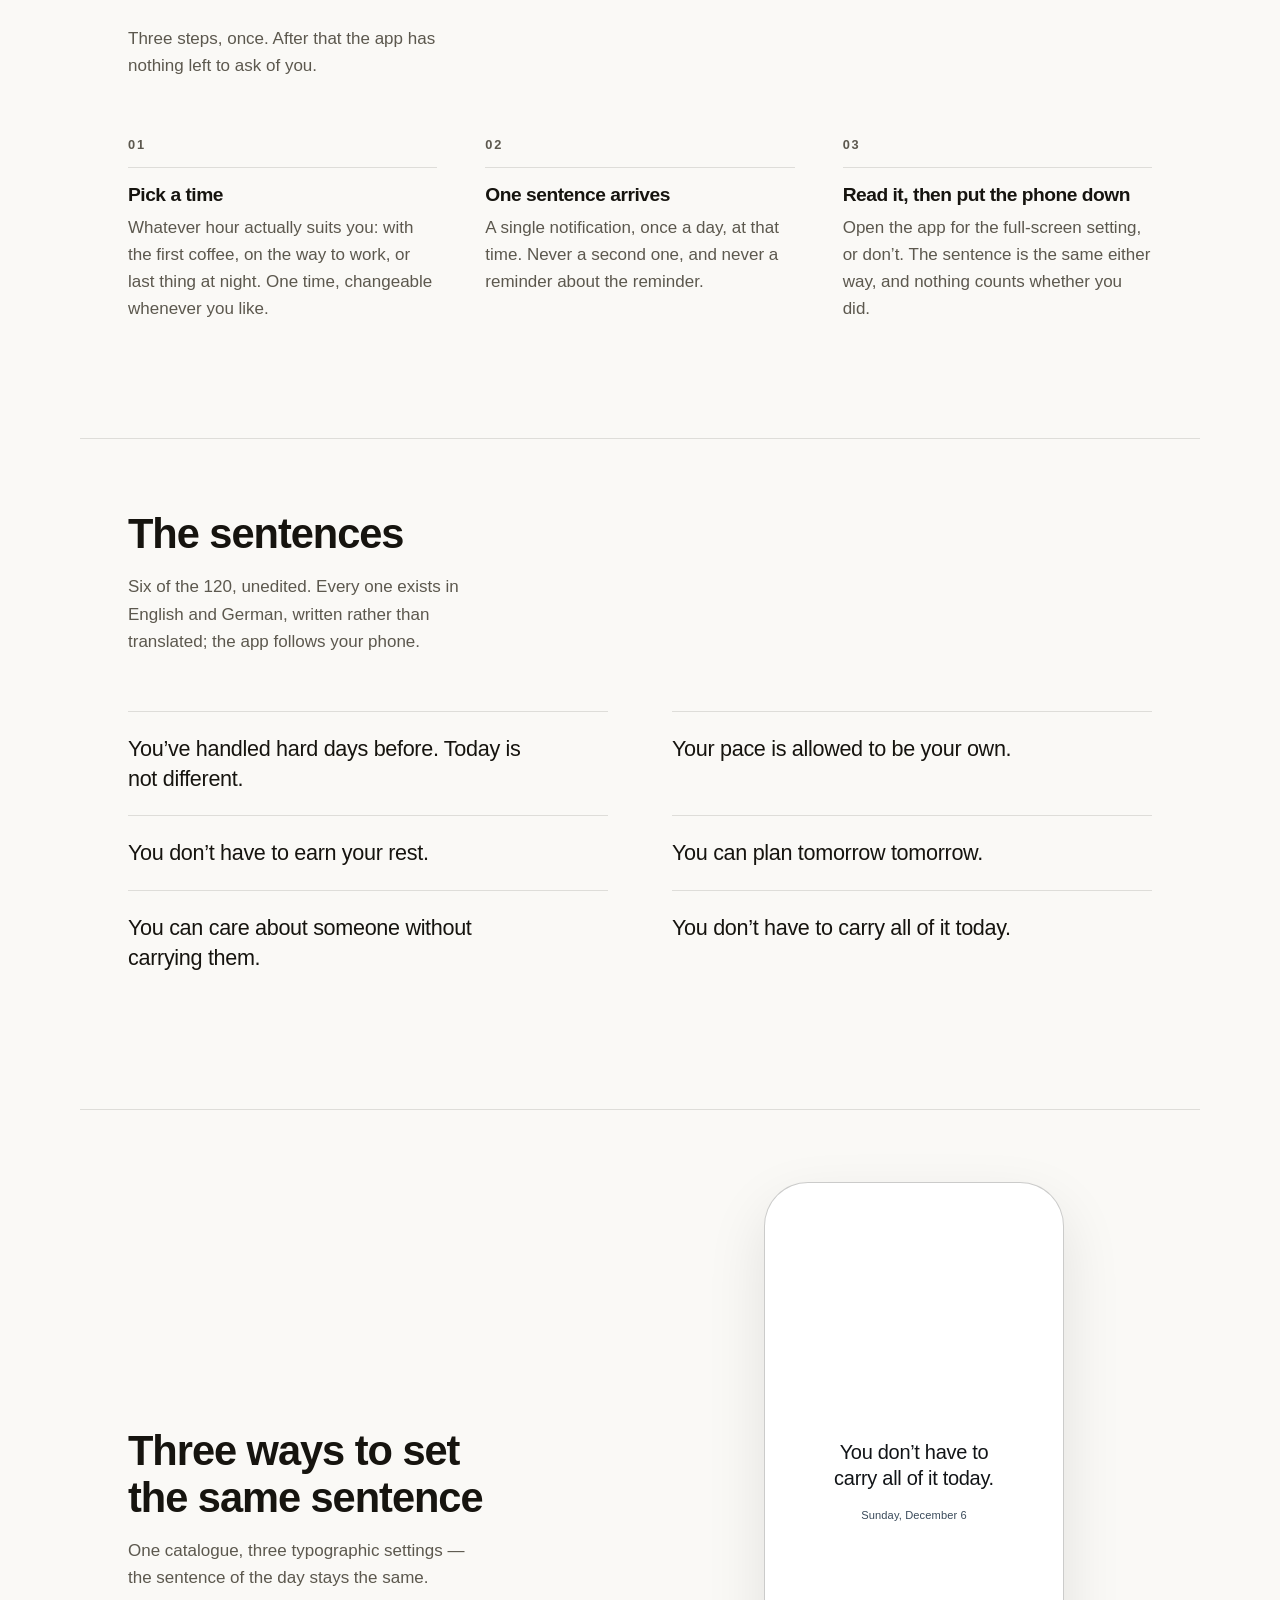
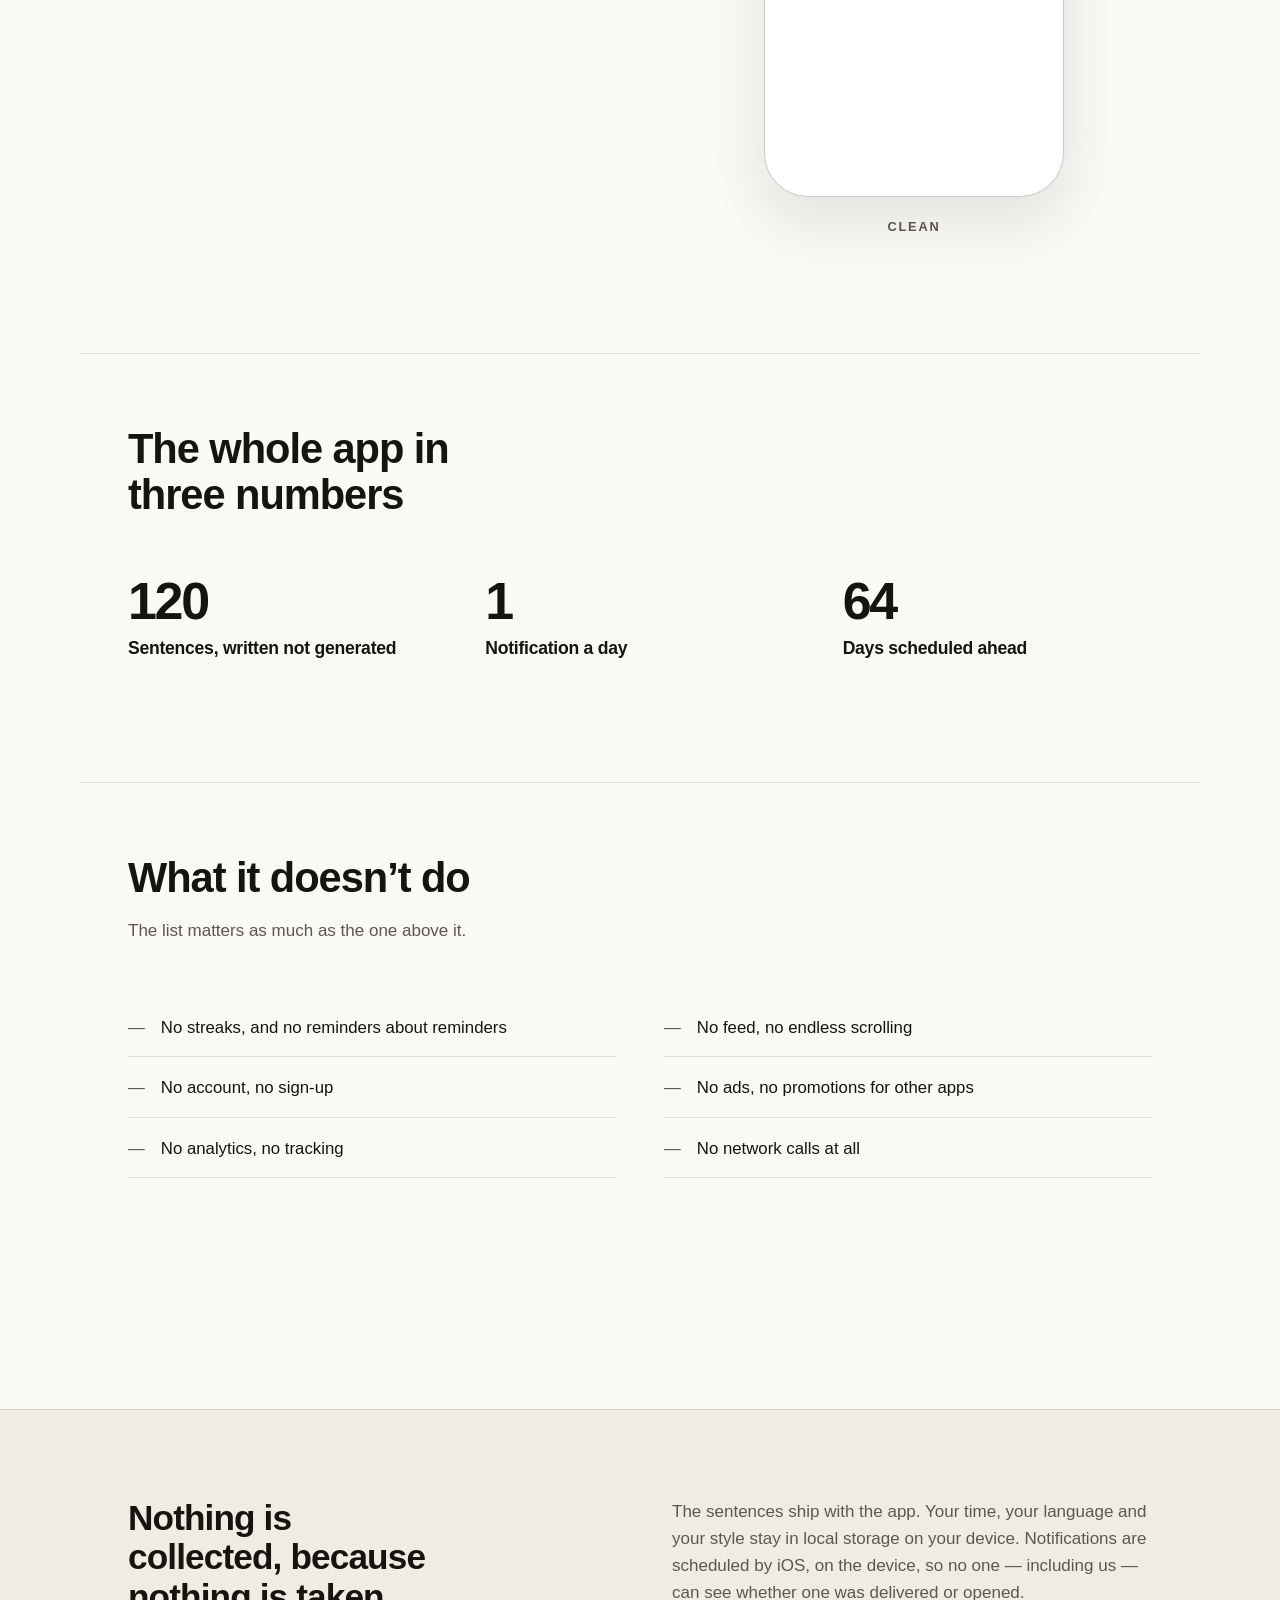
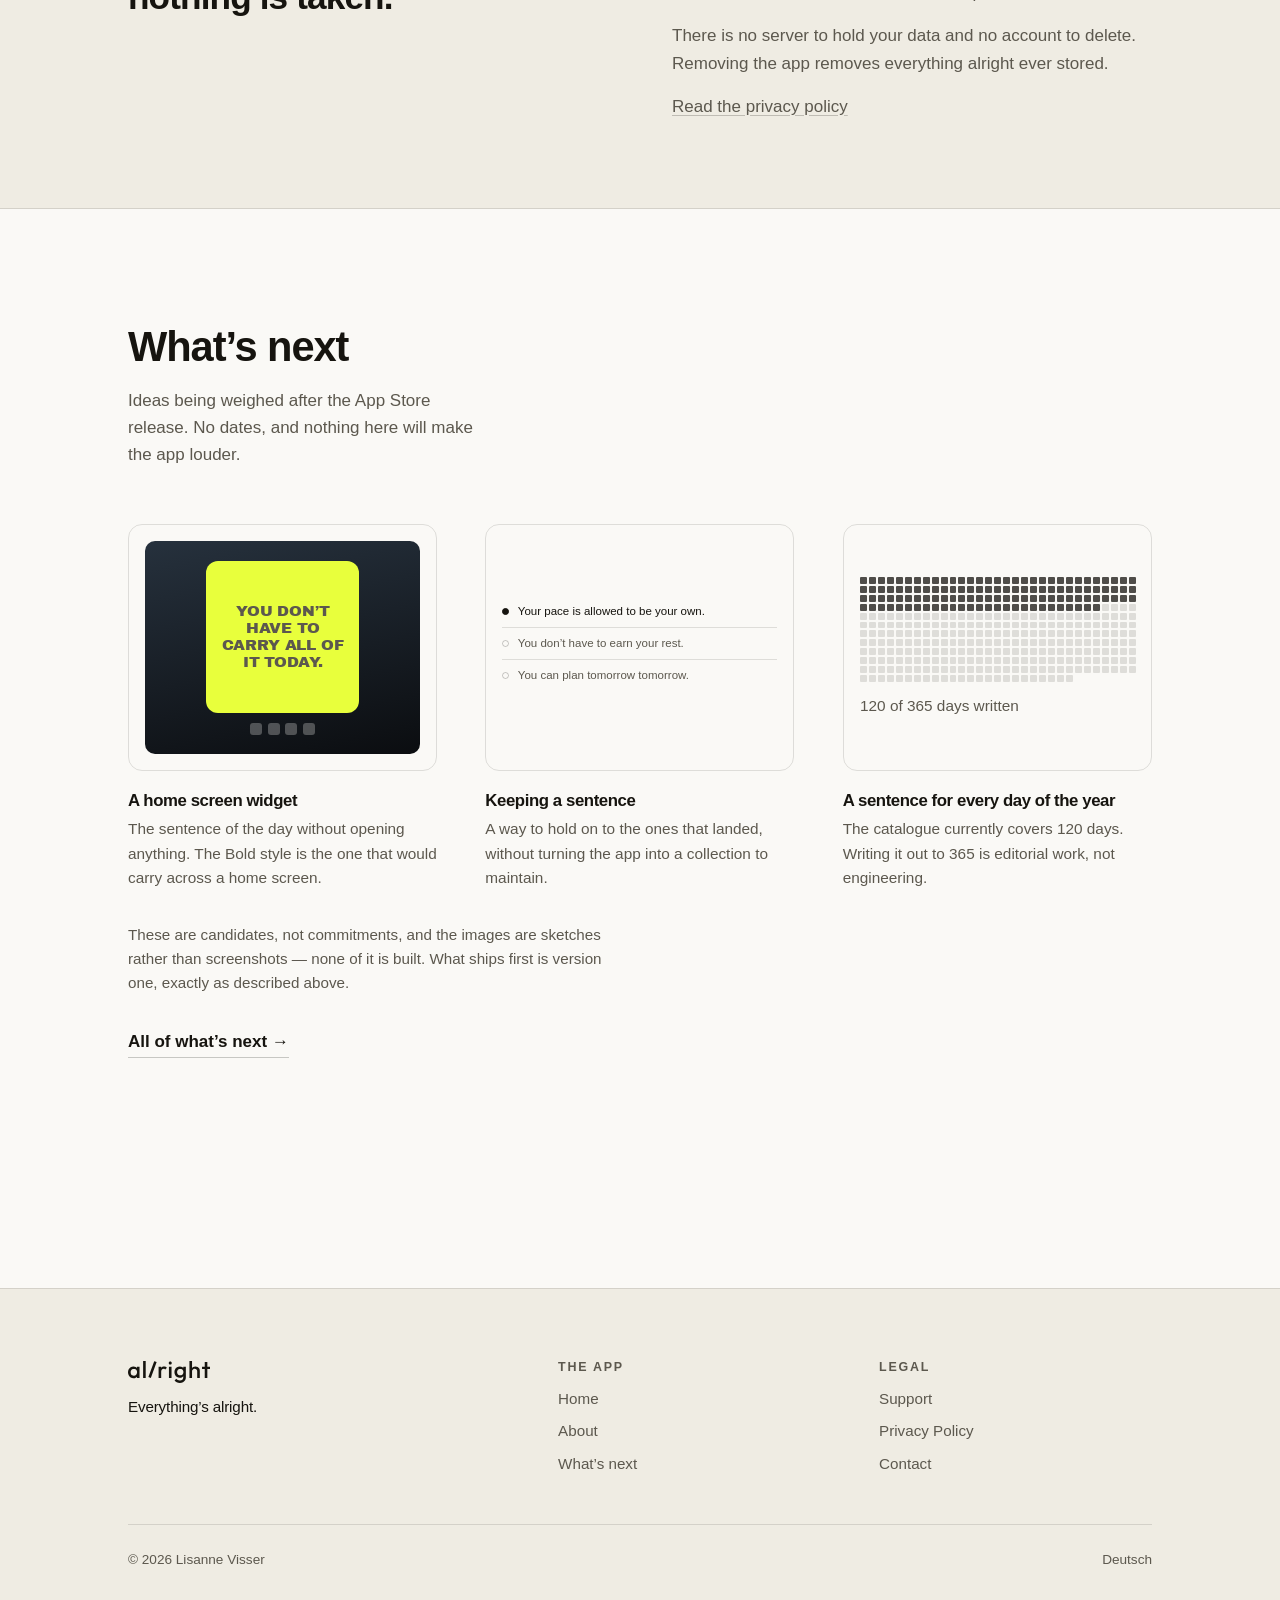
==== commit b2391ed4: "Aus der Design-Seite wird About, Menue als Vollbild, weniger Striche Die Design-Seite hatte ein schm" ====
--- a/index.html
+++ b/index.html
@@ -28,8 +28,12 @@
       <path d="M189.835 150.109L244.252 1.34982L266.98 9.66362L239.771 84.0432L212.562 158.423L189.835 150.109Z"/>
       </svg>
     </a>
-    <nav class="site-nav" aria-label="Main">
-        <a href="design/">Design</a>
+    <button class="nav-toggle" type="button" aria-expanded="false"
+            aria-controls="site-nav" aria-label="Menu">
+      <span class="nav-icon" aria-hidden="true"></span>
+    </button>
+    <nav class="site-nav" id="site-nav" aria-label="Main">
+        <a href="about/">About</a>
         <a href="whats-next/">What&#8217;s next</a>
         <a href="support/">Support</a>
         <a class="nav-lang" href="de/">Deutsch</a>
@@ -243,7 +247,6 @@
           </div>
         </div>
       </figure>
-        <span class="tag">Considering</span>
         <h3>A home screen widget</h3>
         <p>The sentence of the day without opening anything. The Bold style is
           the one that would carry across a home screen.</p>
@@ -258,7 +261,6 @@
           </ul>
         </div>
       </figure>
-        <span class="tag">Considering</span>
         <h3>Keeping a sentence</h3>
         <p>A way to hold on to the ones that landed, without turning the app
           into a collection to maintain.</p>
@@ -270,7 +272,6 @@
           <p class="year-caption">120 of 365 days written</p>
         </div>
       </figure>
-        <span class="tag">Considering</span>
         <h3>A sentence for every day of the year</h3>
         <p>The catalogue currently covers 120 days. Writing it out to 365 is
           editorial work, not engineering.</p>
@@ -306,7 +307,7 @@
         <h2>The app</h2>
         <ul>
           <li><a href="./">Home</a></li>
-          <li><a href="design/">Design</a></li>
+          <li><a href="about/">About</a></li>
           <li><a href="whats-next/">What&#8217;s next</a></li>
         </ul>
       </div>
--- a/assets/site.css
+++ b/assets/site.css
@@ -168,7 +168,7 @@
 
 .site-header {
   position: relative;
-  z-index: 2;
+  z-index: 30;
   padding-block: 1.5rem;
 }
 .site-header .wrap {
@@ -197,6 +197,74 @@
 .site-nav a:hover { color: var(--ink); border-bottom-color: var(--rule-strong); }
 .site-nav a[aria-current="page"] { color: var(--ink); border-bottom-color: currentColor; }
 .site-nav .nav-lang { color: var(--muted); }
+
+/* The menu button, on a phone only. It is in the markup on every page but
+   stays hidden until site.js announces itself: without JavaScript a button
+   that toggles nothing would be the only way to reach the other pages, so
+   the navigation simply stays open instead. */
+.nav-toggle { display: none; }
+.nav-icon, .nav-icon::before, .nav-icon::after {
+  display: block;
+  width: 20px;
+  height: 2px;
+  border-radius: 2px;
+  background: currentColor;
+}
+.nav-icon::before, .nav-icon::after { content: ""; position: absolute; }
+.nav-icon::before { transform: translateY(-6px); }
+.nav-icon::after { transform: translateY(6px); }
+
+@media (max-width: 719px) {
+  .js .nav-toggle {
+    display: inline-flex;
+    position: relative;
+    align-items: center;
+    justify-content: center;
+    width: 44px;
+    height: 44px;
+    margin-right: -0.6rem;
+    padding: 0;
+    border: 0;
+    background: none;
+    color: var(--ink);
+    cursor: pointer;
+    /* The sheet is a sibling inside the header, so the button it belongs to
+       has to be lifted above it or it cannot be pressed again. */
+    z-index: 25;
+  }
+  /* The wordmark stays on top of the sheet for the same reason: the header
+     is still the header while the menu is open. */
+  .js .site-header .brand { position: relative; z-index: 25; }
+  .js .nav-toggle[aria-expanded="true"] .nav-icon { background: transparent; }
+  .js .nav-toggle[aria-expanded="true"] .nav-icon::before { transform: rotate(45deg); }
+  .js .nav-toggle[aria-expanded="true"] .nav-icon::after { transform: rotate(-45deg); }
+
+  .js .site-nav { display: none; }
+  /* Open, it is the page: a full sheet over everything, so nothing of the
+     content shows through or scrolls behind it. */
+  .js .site-nav.is-open {
+    display: flex;
+    position: fixed;
+    inset: 0;
+    z-index: 20;
+    flex-direction: column;
+    align-items: stretch;
+    gap: 0;
+    margin: 0;
+    padding: 6rem clamp(1.25rem, 5vw, 3rem) 2rem;
+    background: var(--bg);
+    font-size: 1.25rem;
+    overflow-y: auto;
+    overscroll-behavior: contain;
+  }
+  .js .site-nav.is-open a {
+    padding: 1rem 0;
+    border-bottom: 1px solid var(--rule);
+    color: var(--ink);
+  }
+  .js .site-nav.is-open a:last-child { border-bottom: 0; }
+  .js .site-nav.is-open .nav-lang { color: var(--muted); }
+}
 
 main { display: block; }
 
@@ -266,6 +334,12 @@
 @media (min-width: 900px) {
   .hero-grid { grid-template-columns: 1.15fr 0.85fr; gap: 4.5rem; }
 }
+@media (max-width: 899px) {
+  .hero-grid .device, .style-stage .device { margin-inline: 0; max-width: 340px; }
+  .style-stage { justify-content: flex-start; }
+  .style-shot { width: min(340px, 100%); }
+  .style-shot figcaption { text-align: left; }
+}
 .hero h1 {
   font-size: clamp(2.5rem, 6.4vw, 4.25rem);
   font-weight: 600;
@@ -278,15 +352,18 @@
    there is nothing to download yet. Disabled on purpose: it is a state, not a
    control, so it stays out of the tab order rather than offering a dead stop. */
 .status-button {
-  margin-top: 2.5rem;
+  margin-top: clamp(1.75rem, 4vw, 2.5rem);
   display: inline-flex;
   align-items: center;
   gap: 0.65rem;
   font: inherit;
-  font-size: 1rem;
+  /* One line, always: the label is the longest string in the hero and a
+     narrow phone would otherwise break it across two. */
+  white-space: nowrap;
+  font-size: clamp(0.85rem, 3.6vw, 1rem);
   font-weight: 600;
   letter-spacing: -0.01em;
-  padding: 0.9rem 1.6rem;
+  padding: 0.9rem clamp(1.1rem, 4vw, 1.6rem);
   border-radius: 999px;
   border: 1px solid var(--rule-strong);
   background: none;
@@ -338,7 +415,6 @@
 .grid-features { display: grid; gap: 2.5rem; }
 @media (min-width: 640px) { .grid-features { grid-template-columns: repeat(2, 1fr); gap: 2.5rem 3rem; } }
 @media (min-width: 960px) { .grid-features { grid-template-columns: repeat(3, 1fr); gap: 3rem; } }
-.feature { border-top: 1px solid var(--rule); padding-top: 1.25rem; }
 .feature h3 { font-size: 1.1rem; margin: 0 0 0.5rem; letter-spacing: -0.015em; }
 .feature p { margin: 0; color: var(--muted); font-size: 0.98rem; }
 .feature .metric {
@@ -386,17 +462,8 @@
    not look more finished than the things that actually ship. */
 .cards { display: grid; gap: 2.5rem; }
 @media (min-width: 760px) { .cards { grid-template-columns: repeat(3, 1fr); gap: 3rem; } }
-.card-quiet { border-top: 1px solid var(--rule); padding-top: 1.25rem; }
 .card-quiet h3 { font-size: 1.05rem; margin: 0.6rem 0 0.4rem; }
 .card-quiet p { margin: 0; color: var(--muted); font-size: 0.96rem; }
-.tag {
-  display: inline-block;
-  font-size: 0.72rem;
-  font-weight: 600;
-  letter-spacing: 0.12em;
-  text-transform: uppercase;
-  color: var(--muted);
-}
 
 .note {
   margin: 2rem 0 0;
@@ -747,7 +814,21 @@
 .prose { padding-block: clamp(2.5rem, 5vw, 3.5rem) 0; }
 .prose section { margin-top: clamp(2.5rem, 5vw, 3.5rem); }
 .prose h2 { font-size: clamp(1.3rem, 2.6vw, 1.6rem); margin: 0 0 0.9rem; }
-.prose h3 { font-size: 1.1rem; margin: 2rem 0 0.5rem; }
+.prose h3 { font-size: 1.15rem; margin: 2.25rem 0 0.5rem; }
+.prose h4 { font-size: 1rem; margin: 1.5rem 0 0.4rem; }
+
+/* The person, and room for a portrait beside her whenever there is one. */
+.about-intro { display: grid; gap: 1.75rem; }
+@media (min-width: 620px) {
+  .about-intro:has(.about-portrait) { grid-template-columns: 200px 1fr; gap: 2rem; }
+}
+.about-portrait { margin: 0; }
+.about-portrait img {
+  display: block;
+  width: 100%;
+  height: auto;
+  border-radius: 14px;
+}
 .prose p { margin: 0 0 1rem; }
 .prose ul, .prose ol { margin: 0 0 1rem; padding-left: 1.25rem; }
 .prose li { margin-bottom: 0.5rem; }
@@ -885,6 +966,8 @@
   outline-offset: 4px;
 }
 
+.menu-open, .menu-open body { overflow: hidden; }
+
 .skip-link {
   position: absolute;
   left: -9999px;
